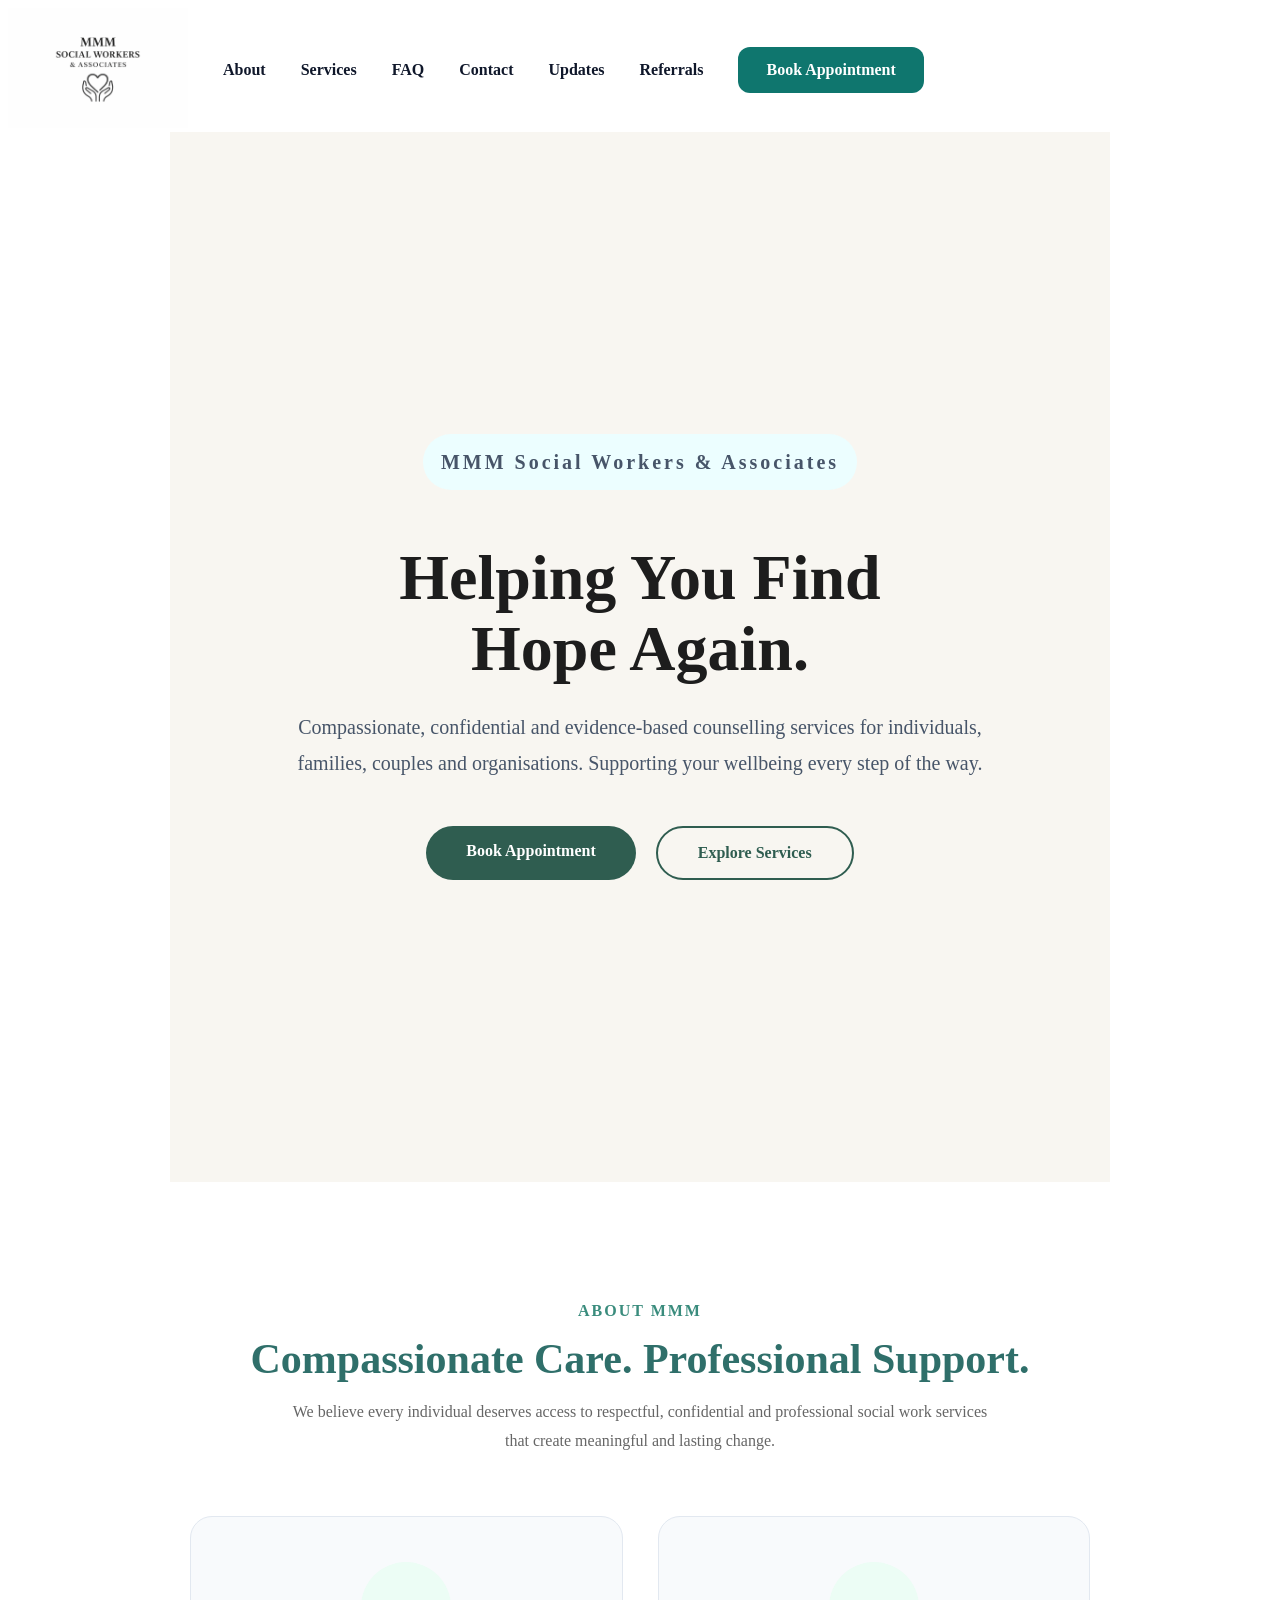
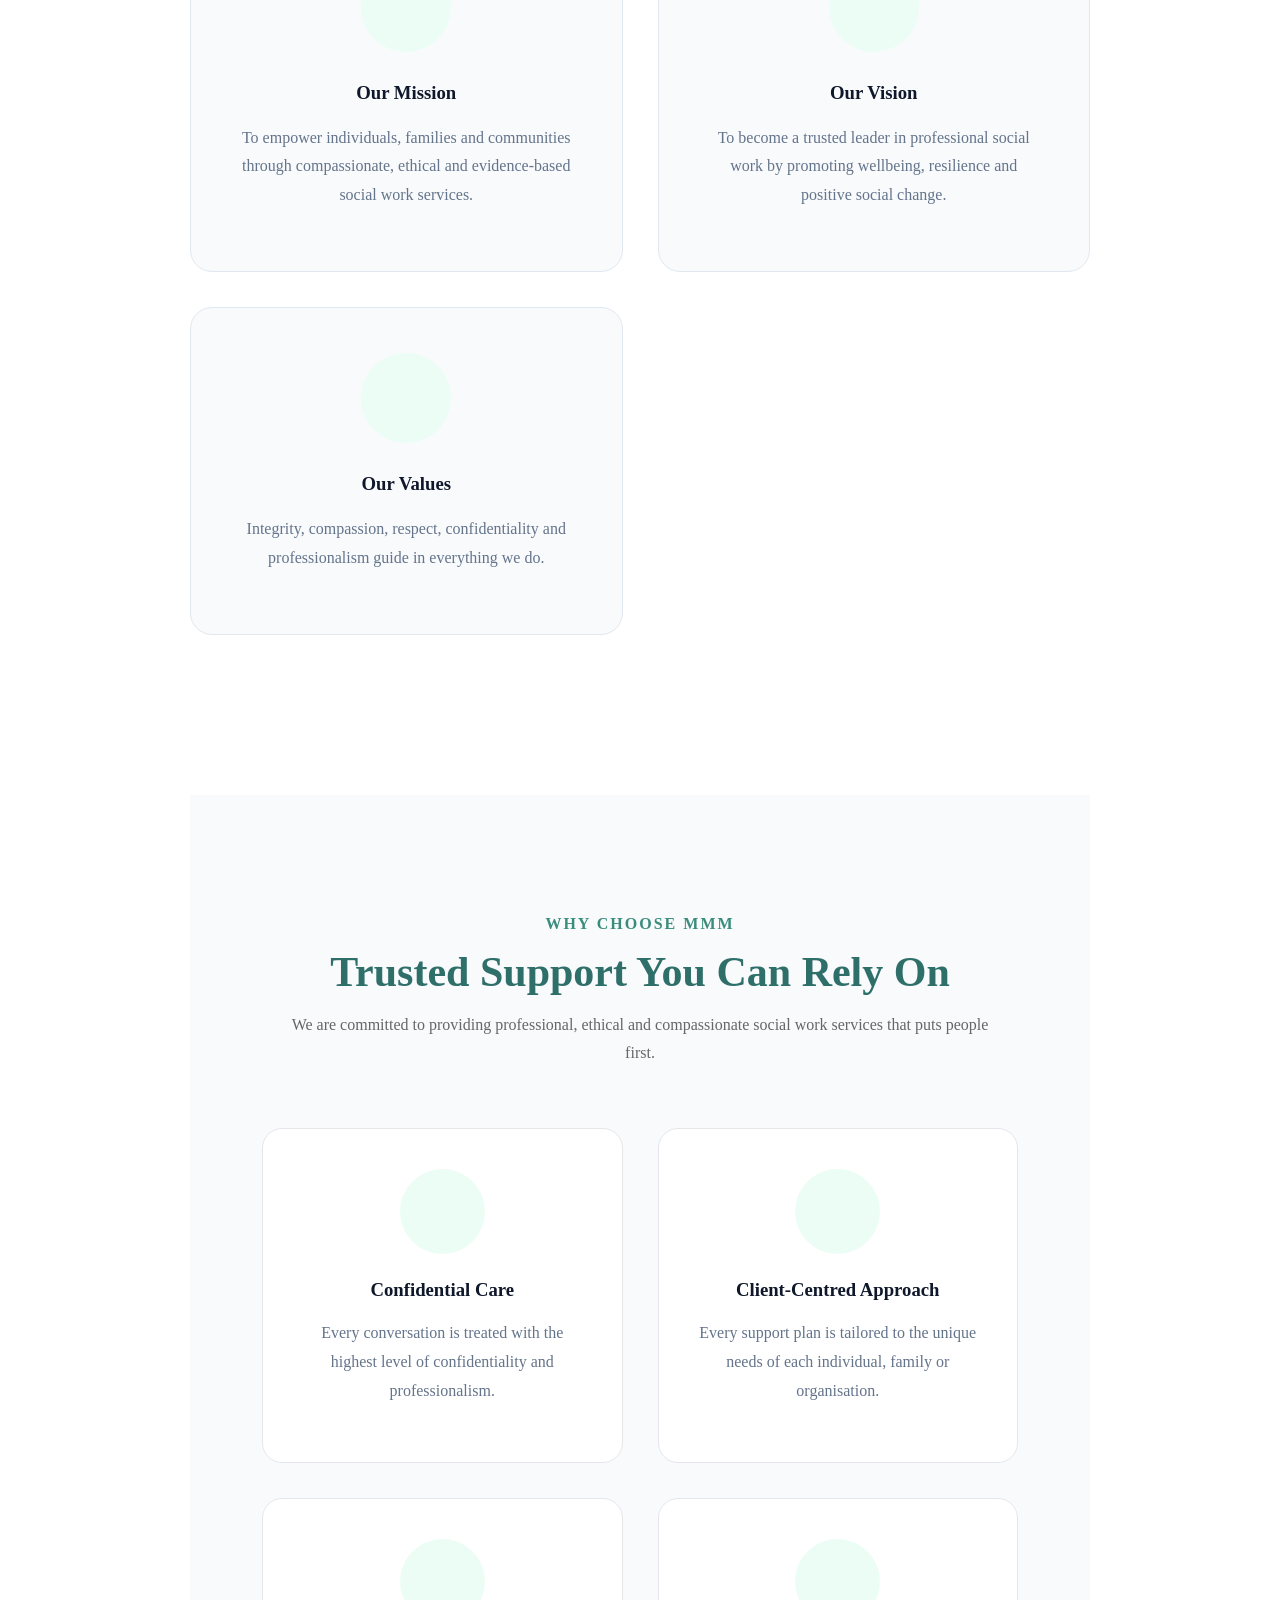
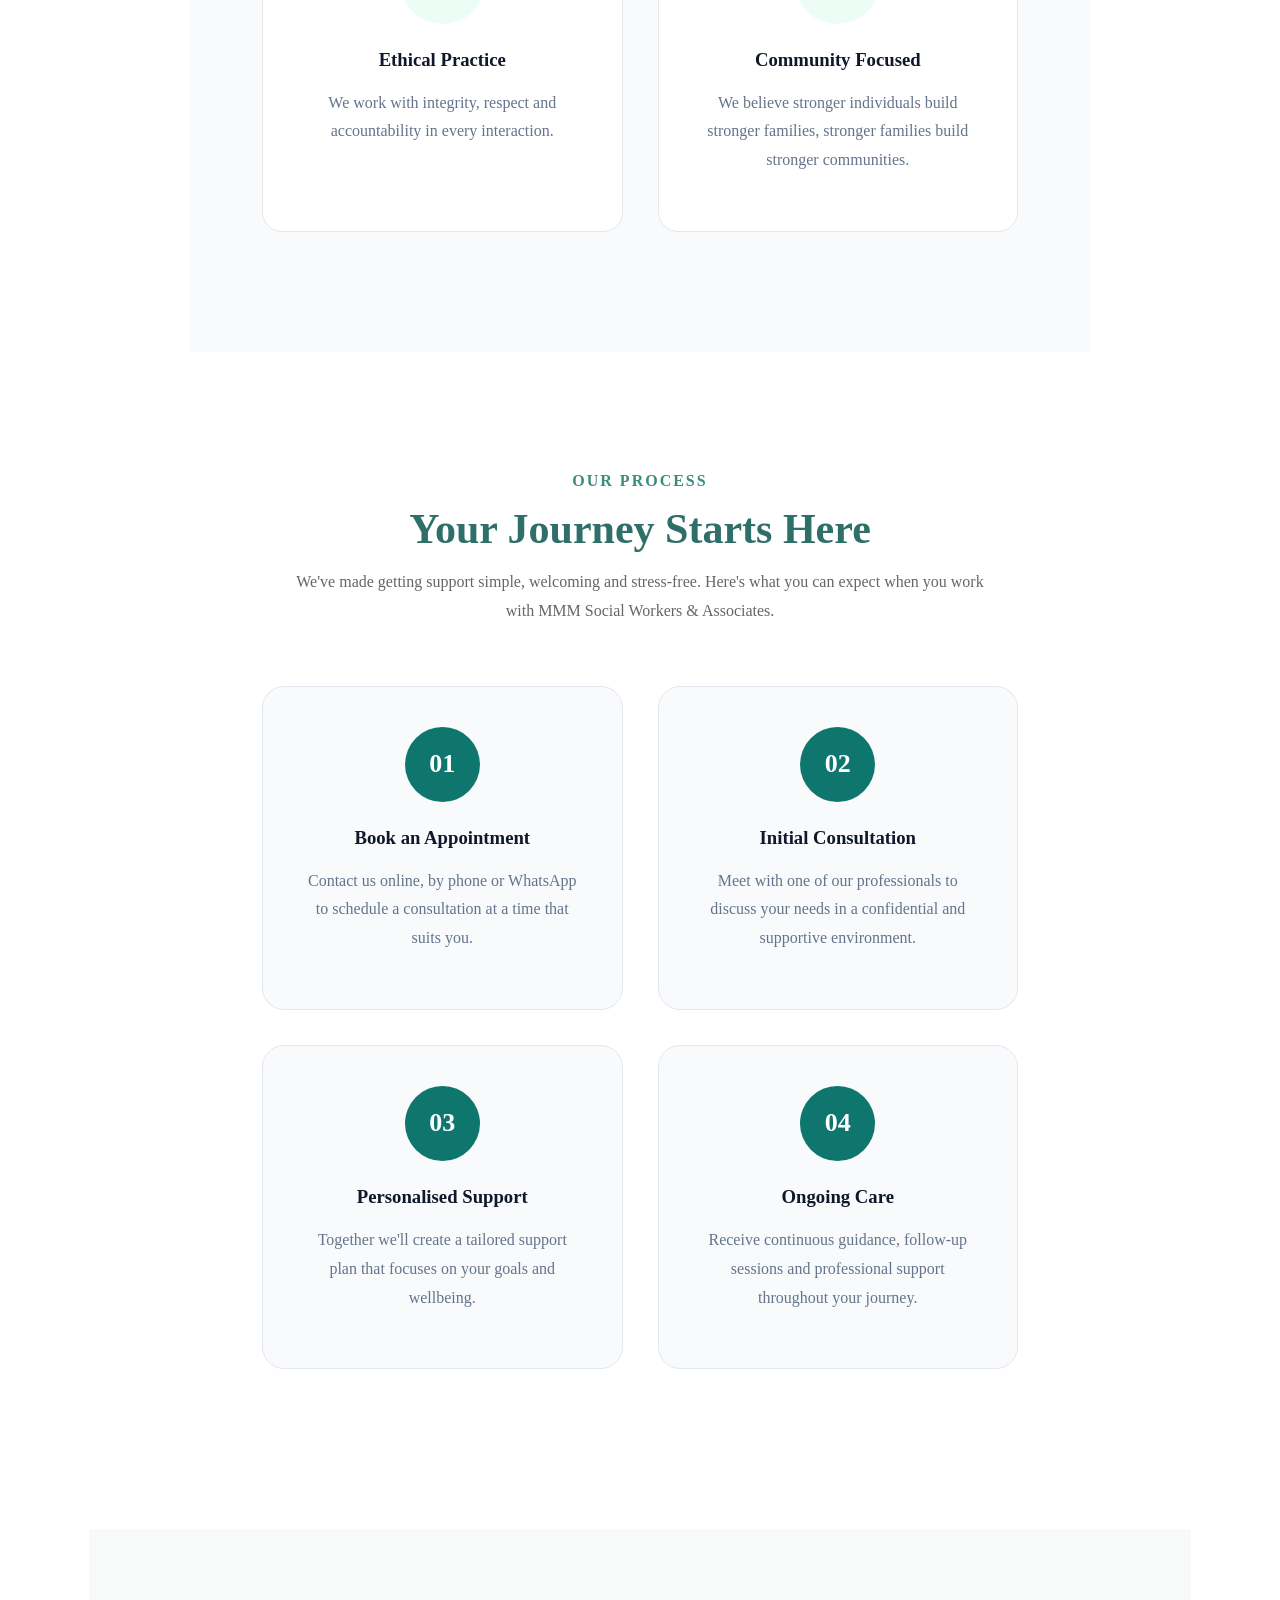
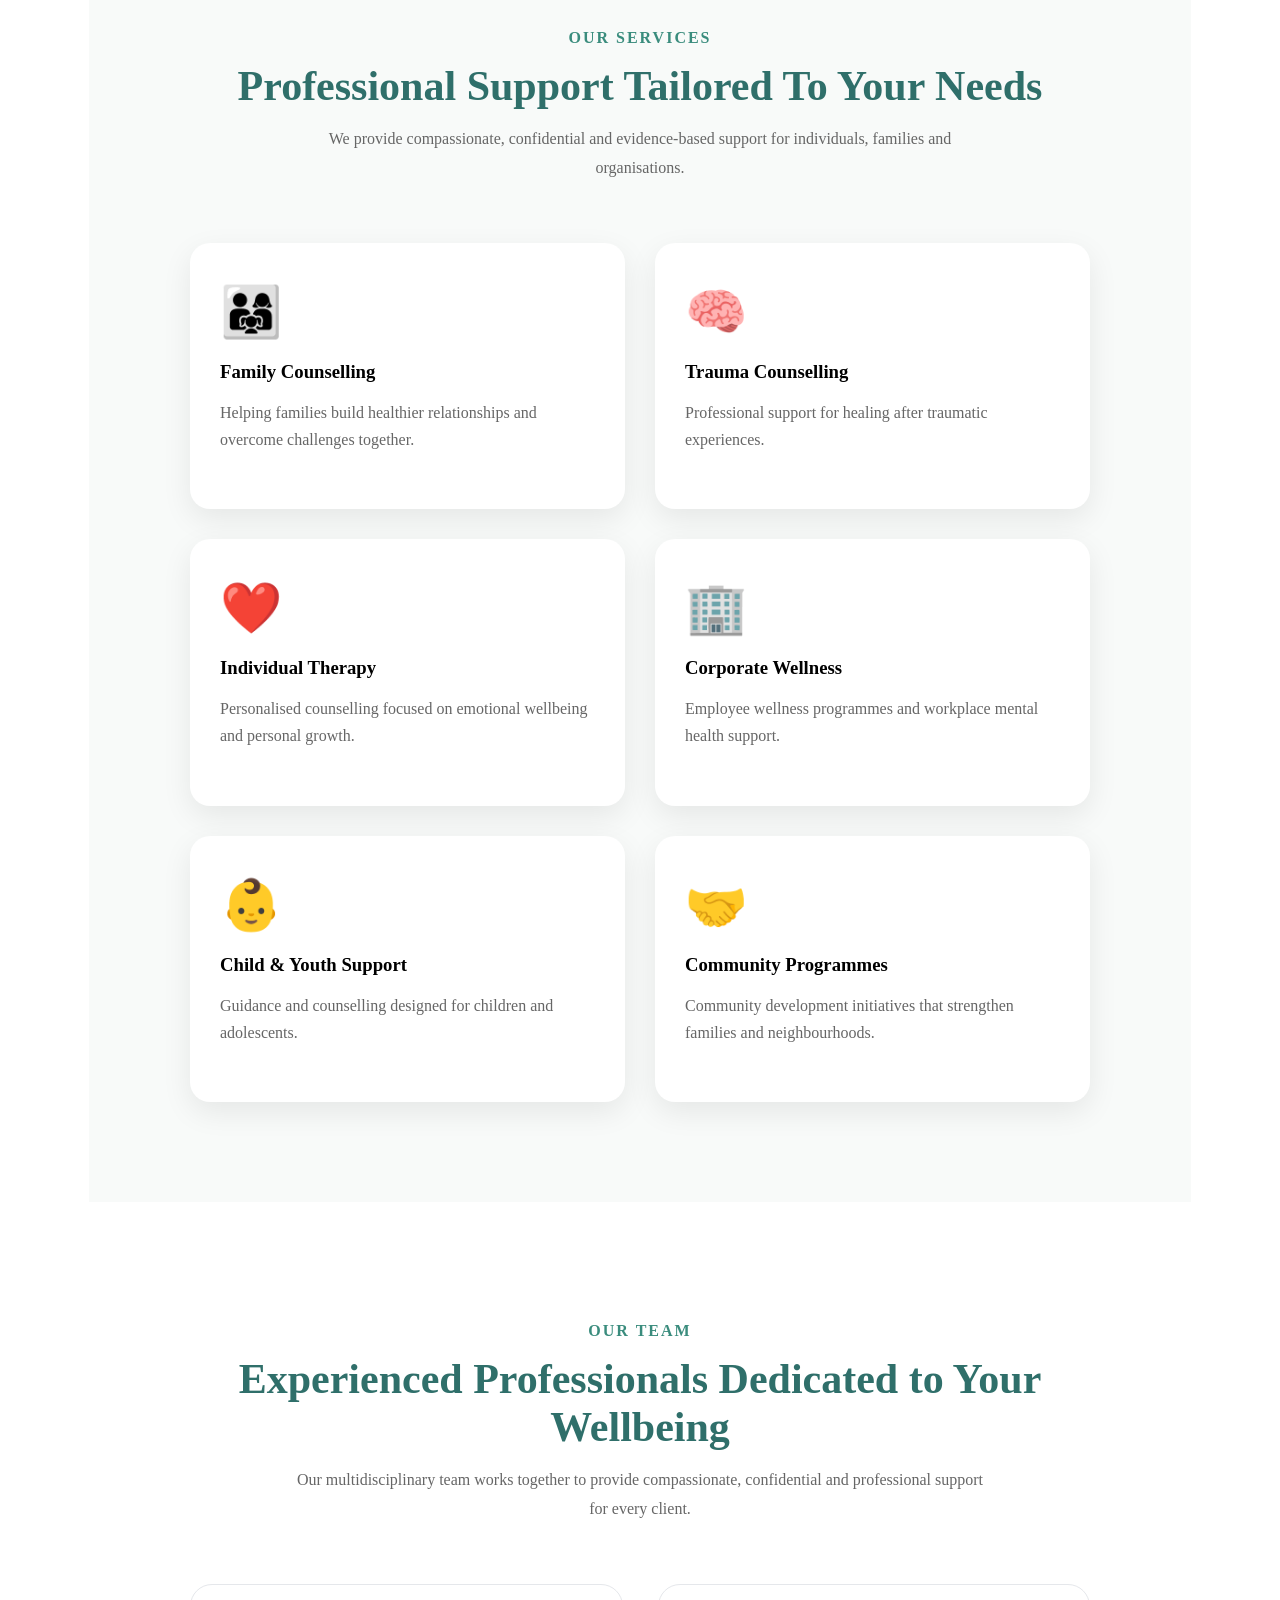
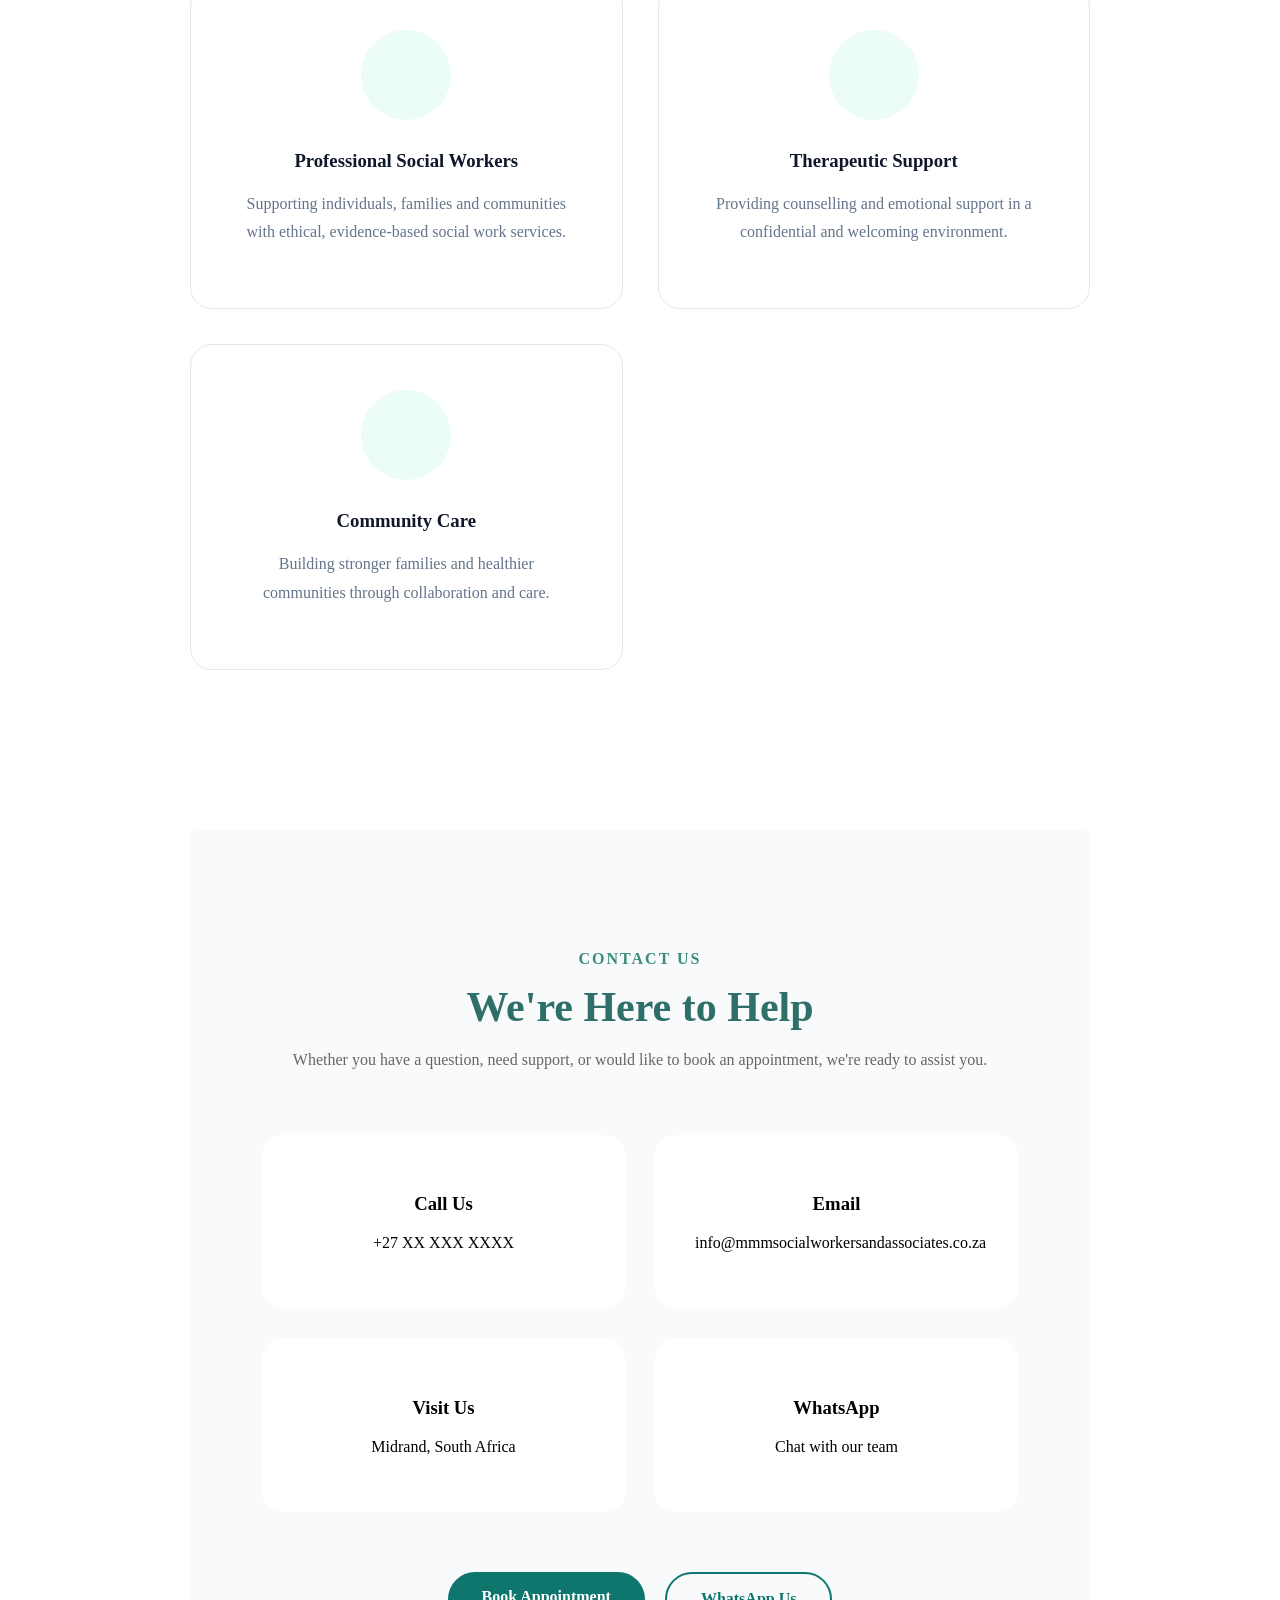
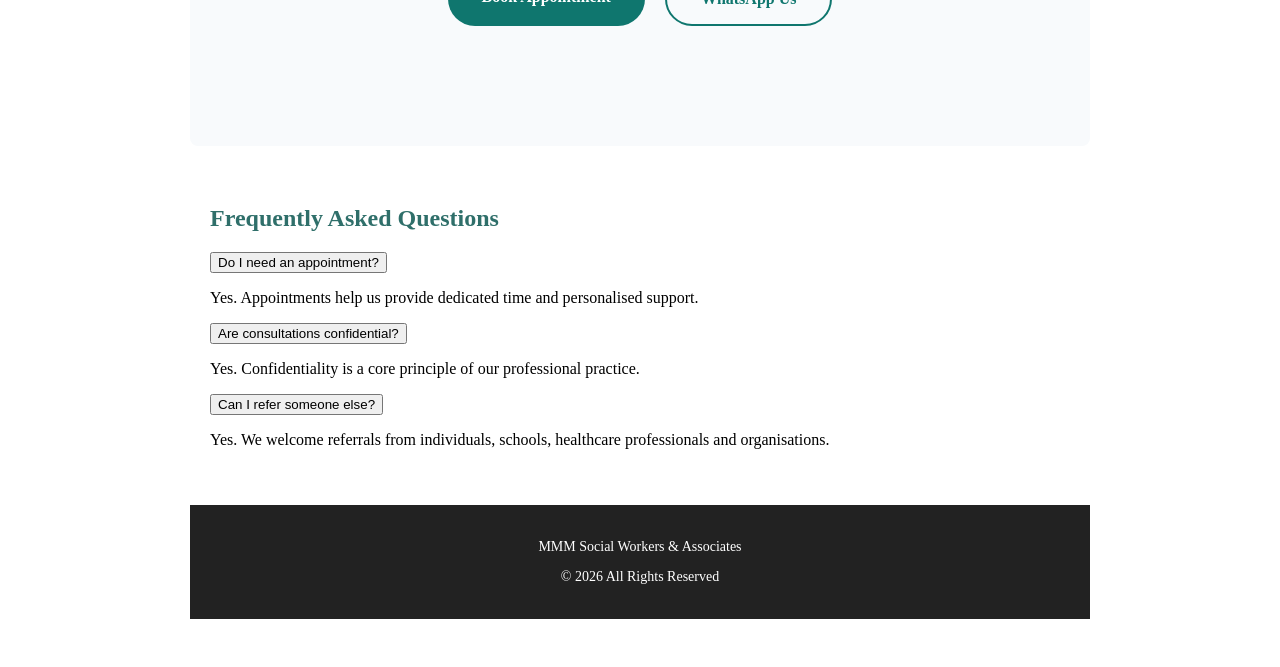
==== index.html @ b63a99d4 "Fix WhatsApp link format in index.html" ====
<!DOCTYPE html>
<html lang="en">
<link rel="stylesheet" href="style.css">
<head>
  <meta name="google-site-verification" content="adWyuvLYQlpoeQA02skDDUzxu5fqMX2HcnypVDsLjDQ" />
  <meta name="msvalidate.01" content="C63A4EFB26B1EB0EBE099A14E2093E67" />
  <meta charset="UTF-8">
  <title>MMM Social Workers & Associates | Social Work Services in Midrand, Johannesburg & Centurion</title>
 <meta name="description" content="Professional social work services in Midrand, Johannesburg, Centurion and surrounding Gauteng communities. Counselling, assessments, referrals, family support and community services." />
  <meta name="keywords" content="Social Worker Midrand, Social Worker Johannesburg, Social Worker Centurion, Social Work Services Gauteng, Counselling Midrand, Family Services Johannesburg" />
<meta name="geo.region" content="ZA-GP" />
<meta name="geo.placename" content="Midrand, Johannesburg, Centurion" />
  <meta name="viewport" content="width=device-width, initial-scale=1.0">

<body>

<nav class="navbar">

    <div class="logo">
        <img src="logo.png" alt="MMM Social Workers & Associates">
    </div>

    <ul class="nav-links">
        <li><a href="#about">About</a></li>
        <li><a href="#services">Services</a></li>
        <li><a href="#faq">FAQ</a></li>
        <li><a href="#contact">Contact</a></li>
        <li><a href="updates.html">Updates</a></li>
        <li><a href="referrals.html">Referrals</a></li>
    </ul>

    <a href="book.html" class="book-btn">
        Book Appointment
    </a>

</nav>
  
<section class="hero">

    <div class="hero-content">

        <p class="hero-tag">
            MMM Social Workers & Associates
        </p>

        <h1>
            Helping You Find <br>
            Hope Again.
        </h1>

        <p class="hero-description">
            Compassionate, confidential and evidence-based counselling
            services for individuals, families, couples and organisations.
            Supporting your wellbeing every step of the way.
        </p>

        <div class="hero-buttons">

            <a href="#contact" class="btn-primary">
                Book Appointment
            </a>

            <a href="#services" class="btn-secondary">
                Explore Services
            </a>

        </div>

    </div>

</section>

</header>

<section class="about" id="about">

    <div class="section-title">

        <span>About MMM</span>

        <h2>Compassionate Care. Professional Support.</h2>

        <p>
            We believe every individual deserves access to respectful,
            confidential and professional social work services that create
            meaningful and lasting change.
        </p>

    </div>

    <div class="about-container">

        <div class="about-card">

            <div class="about-icon">
                <i class="fa-solid fa-heart"></i>
            </div>

            <h3>Our Mission</h3>

            <p>
                To empower individuals, families and communities through
                compassionate, ethical and evidence-based social work services.
            </p>

        </div>

        <div class="about-card">

            <div class="about-icon">
                <i class="fa-solid fa-eye"></i>
            </div>

            <h3>Our Vision</h3>

            <p>
                To become a trusted leader in professional social work by
                promoting wellbeing, resilience and positive social change.
            </p>

        </div>

        <div class="about-card">

            <div class="about-icon">
                <i class="fa-solid fa-scale-balanced"></i>
            </div>

            <h3>Our Values</h3>

            <p>
                Integrity, compassion, respect, confidentiality and
                professionalism guide in everything we do.
            </p>

        </div>

    </div>

</section>
  <section>
<section class="why-us" id="why-us">

    <div class="section-title">

        <span>Why Choose MMM</span>

        <h2>Trusted Support You Can Rely On</h2>

        <p>
            We are committed to providing professional, ethical and compassionate
            social work services that puts people first.
        </p>

    </div>

    <div class="why-grid">

        <div class="why-card">

            <div class="why-icon">
                <i class="fa-solid fa-user-shield"></i>
            </div>

            <h3>Confidential Care</h3>

            <p>
                Every conversation is treated with the highest level of
                confidentiality and professionalism.
            </p>

        </div>

        <div class="why-card">

            <div class="why-icon">
                <i class="fa-solid fa-handshake-angle"></i>
            </div>

            <h3>Client-Centred Approach</h3>

            <p>
                Every support plan is tailored to the unique needs of each
                individual, family or organisation.
            </p>

        </div>

        <div class="why-card">

            <div class="why-icon">
                <i class="fa-solid fa-scale-balanced"></i>
            </div>

            <h3>Ethical Practice</h3>

            <p>
                We work with integrity, respect and accountability in every
                interaction.
            </p>

        </div>

        <div class="why-card">

            <div class="why-icon">
                <i class="fa-solid fa-people-group"></i>
            </div>

            <h3>Community Focused</h3>

            <p>
                We believe stronger individuals build stronger families,
                stronger families build stronger communities.
            </p>

        </div>

    </div>

</section>
<section class="process" id="process">

    <div class="section-title">

        <span>Our Process</span>

        <h2>Your Journey Starts Here</h2>

        <p>
            We've made getting support simple, welcoming and stress-free.
            Here's what you can expect when you work with MMM Social Workers & Associates.
        </p>

    </div>

    <div class="process-grid">

        <div class="process-card">

            <div class="process-number">01</div>

            <h3>Book an Appointment</h3>

            <p>
                Contact us online, by phone or WhatsApp to schedule a consultation at a time that suits you.
            </p>

        </div>

        <div class="process-card">

            <div class="process-number">02</div>

            <h3>Initial Consultation</h3>

            <p>
                Meet with one of our professionals to discuss your needs in a confidential and supportive environment.
            </p>

        </div>

        <div class="process-card">

            <div class="process-number">03</div>

            <h3>Personalised Support</h3>

            <p>
                Together we'll create a tailored support plan that focuses on your goals and wellbeing.
            </p>

        </div>

        <div class="process-card">

            <div class="process-number">04</div>

            <h3>Ongoing Care</h3>

            <p>
                Receive continuous guidance, follow-up sessions and professional support throughout your journey.
            </p>

        </div>

    </div>

</section>
</section>
<section id="services" class="services">

    <div class="section-title">
        <span>Our Services</span>
        <h2>Professional Support Tailored To Your Needs</h2>
        <p>
            We provide compassionate, confidential and evidence-based support
            for individuals, families and organisations.
        </p>
    </div>

    <div class="service-grid">

        <div class="service-card">
            <div class="icon">👨‍👩‍👧</div>
            <h3>Family Counselling</h3>
            <p>Helping families build healthier relationships and overcome challenges together.</p>
        </div>

        <div class="service-card">
            <div class="icon">🧠</div>
            <h3>Trauma Counselling</h3>
            <p>Professional support for healing after traumatic experiences.</p>
        </div>

        <div class="service-card">
            <div class="icon">❤️</div>
            <h3>Individual Therapy</h3>
            <p>Personalised counselling focused on emotional wellbeing and personal growth.</p>
        </div>

        <div class="service-card">
            <div class="icon">🏢</div>
            <h3>Corporate Wellness</h3>
            <p>Employee wellness programmes and workplace mental health support.</p>
        </div>

        <div class="service-card">
            <div class="icon">👶</div>
            <h3>Child & Youth Support</h3>
            <p>Guidance and counselling designed for children and adolescents.</p>
        </div>

        <div class="service-card">
            <div class="icon">🤝</div>
            <h3>Community Programmes</h3>
            <p>Community development initiatives that strengthen families and neighbourhoods.</p>
        </div>

    </div>
</section>
  
  <section class="team" id="team">

    <div class="section-title">

        <span>Our Team</span>

        <h2>Experienced Professionals Dedicated to Your Wellbeing</h2>

        <p>
            Our multidisciplinary team works together to provide compassionate,
            confidential and professional support for every client.
        </p>

    </div>

    <div class="team-grid">

        <div class="team-card">

            <div class="team-icon">
                <i class="fa-solid fa-user-doctor"></i>
            </div>

            <h3>Professional Social Workers</h3>

            <p>
                Supporting individuals, families and communities with ethical,
                evidence-based social work services.
            </p>

        </div>

        <div class="team-card">

            <div class="team-icon">
                <i class="fa-solid fa-brain"></i>
            </div>

            <h3>Therapeutic Support</h3>

            <p>
                Providing counselling and emotional support in a confidential
                and welcoming environment.
            </p>

        </div>

        <div class="team-card">

            <div class="team-icon">
                <i class="fa-solid fa-hand-holding-heart"></i>
            </div>

            <h3>Community Care</h3>

            <p>
                Building stronger families and healthier communities through
                collaboration and care.
            </p>

        </div>

    </div>

</section>
<section>

<section class="contact" id="contact">

    <div class="section-title">

        <span>Contact Us</span>

        <h2>We're Here to Help</h2>

        <p>
            Whether you have a question, need support, or would like to book an appointment,
            we're ready to assist you.
        </p>

    </div>

    <div class="contact-grid">

        <div class="contact-card">

            <i class="fa-solid fa-phone"></i>

            <h3>Call Us</h3>

            <p>+27 XX XXX XXXX</p>

        </div>

        <div class="contact-card">

            <i class="fa-solid fa-envelope"></i>

            <h3>Email</h3>

            <p>info@mmmsocialworkersandassociates.co.za</p>

        </div>

        <div class="contact-card">

            <i class="fa-solid fa-location-dot"></i>

            <h3>Visit Us</h3>

            <p>Midrand, South Africa</p>

        </div>

        <div class="contact-card">

            <i class="fa-brands fa-whatsapp"></i>

            <h3>WhatsApp</h3>

            <p>Chat with our team</p>

        </div>

    </div>

    <div class="contact-buttons">

        <a href="book.html" class="primary-btn">
            Book Appointment
        </a>

        <a href="https://wa.me/27723191836" class="secondary-btn">
            WhatsApp Us
        </a>

    </div>

</section>
<section class="faq" id="faq">

<h2>Frequently Asked Questions</h2>

<div class="faq-item">

<button class="faq-question">

Do I need an appointment?

</button>

<div class="faq-answer">

<p>
Yes. Appointments help us provide dedicated time and personalised support.
</p>

</div>

</div>

<div class="faq-item">

<button class="faq-question">

Are consultations confidential?

</button>

<div class="faq-answer">

<p>
Yes. Confidentiality is a core principle of our professional practice.
</p>

</div>

</div>

<div class="faq-item">

<button class="faq-question">

Can I refer someone else?

</button>

<div class="faq-answer">

<p>
Yes. We welcome referrals from individuals, schools, healthcare professionals and organisations.
</p>

</div>

</div>

</section>
<footer>
  <p>MMM Social Workers & Associates</p>
  <p>© 2026 All Rights Reserved</p>
</footer>

</body>
</html>
---- style.css ----
<style>
    body {
      font-family: Arial, sans-serif;
      margin: 0;
      .hero {
 position: relative;

    background:
        linear-gradient(
            rgba(0, 128, 128, 0.70),
            rgba(0, 128, 128, 0.70)
        ),
       

    background-size: cover;
    background-position: center;
    min-height: 700px;
 .hero h1 {
    margin-top: 15px;
    margin-bottom: 20px;
} 
  .hero{
    min-height: 85vh;
    display: flex;
    justify-content: center;
    align-items: center;
    text-align: center;
    padding: 80px 8%;
}

.hero h1{
    font-size: 4rem;
    line-height: 1.1;
    margin-bottom: 25px;
}

.hero p{
    max-width: 750px;
    margin: auto;
    font-size: 1.15rem;
    line-height: 1.8;
    color: #666;
}
}
    }

header{
    position: sticky;
    top: 0;
    width: 100%;
    background: #ffffff;
    display: flex;
    justify-content: space-between;
    align-items: center;
    padding: 18px 8%;
    box-shadow: 0 2px 15px rgba(0,0,0,0.08);
    z-index: 1000;
}

.logo img{
    width: 120px;
    height: auto;
}

nav{
    display: flex;
    align-items: center;
    gap: 35px;
}

nav a{
    text-decoration: none;
    color: #333;
    font-weight: 600;
    transition: .3s ease;
}

nav a:hover{
    color: #3A8C7D;
}

.book-btn{
    background: #3A8C7D;
    color: white;
    padding: 12px 28px;
    border-radius: 30px;
    text-decoration: none;
    font-weight: 600;
    transition: .3s ease;
}

.book-btn:hover{
    transform: translateY(-2px);
    background: #2f7266;
}

    section {
      padding: 40px 20px;
      max-width: 900px;
      margin: auto;
    }

    h2 {
      color: #2f6f6a;
    }

    .services li {
      margin-bottom: 10px;
    }

    .contact {
      background: #ffffff;
      padding: 30px;
      border-radius: 8px;
    }

    .btn {
      display: inline-block;
      background: #2f6f6a;
      color: white;
      padding: 12px 20px;
      margin-top: 10px;
      text-decoration: none;
      border-radius: 5px;
    }

    footer {
      background: #222;
      color: white;
      text-align: center;
      padding: 20px;
      font-size: 14px;
    }
    .service-card {
    background: white;
    padding: 20px;
    border-radius: 12px;
    box-shadow: 0 3px 10px rgba(0,0,0,0.1);
    transition: 0.3s;
}

.service-card:hover {
    transform: translateY(-5px);
}

.service-card a {
    display: inline-block;
    margin-top: 10px;
    background: #2f6f6a;
    color: white;
    text-decoration: none;
    padding: 10px 15px;
    border-radius: 6px;
}
    .btn {
    background: #2f6f6a;
    color: white;
    padding: 12px 24px;
    text-decoration: none;
    border-radius: 6px;
    display: inline-block;
    margin-top: 15px;
}

.btn:hover {
    background: #245752;
}
.trust-badges{
margin-top:30px;
display:flex;
justify-content:center;
gap:30px;
flex-wrap:wrap;
font-weight:bold;
}
.service-container{
    display:flex;
    gap:30px;
    align-items:flex-start;
    max-width:1200px;
    margin:auto;
    padding:30px;
}
.service-container img{
    width:500px;
    border-radius:10px;
}
.service-text{
    flex:1;
}
  </style>
</head>

<body>
/* ===========================
   NAVBAR
=========================== */

.navbar{

    position:sticky;
    top:0;
    z-index:1000;

    display:flex;
    justify-content:space-between;
    align-items:center;

    padding:18px 8%;

    background:#ffffff;

    border-bottom:1px solid #e5e7eb;

    box-shadow:0 5px 20px rgba(0,0,0,.05);

}

.logo img{

    width:180px;

}

.nav-links{

    display:flex;

    gap:35px;

    list-style:none;

    margin:0;

    padding:0;

}

.nav-links a{

    text-decoration:none;

    color:#0f172a;

    font-weight:600;

    transition:.3s;

}

.nav-links a:hover{

    color:#0F766E;

}

.book-btn{

    background:#0F766E;

    color:white;

    text-decoration:none;

    padding:14px 28px;

    border-radius:12px;

    font-weight:600;

    transition:.3s;

}

.book-btn:hover{

    background:#115E59;

    transform:translateY(-2px);

}

@media(max-width:950px){

.navbar{

flex-direction:column;

gap:20px;

}

.nav-links{

flex-wrap:wrap;

justify-content:center;

}

}
/* ===========================
   HERO
=========================== */

.hero{

    min-height:85vh;

    display:flex;

    justify-content:center;

    align-items:center;

    text-align:center;

    padding:100px 8%;

    background:
    linear-gradient(
        135deg,
        #ffffff,
        #f8fafc
    );

}

.hero-content{

    max-width:850px;

}

.hero-tag{

    display:inline-block;

    padding:10px 18px;

    border-radius:30px;

    background:#ecfeff;

    color:#0F766E;

    font-weight:700;

    letter-spacing:1px;

    margin-bottom:30px;

}

.hero h1{

    font-size:64px;

    line-height:1.1;

    color:#0f172a;

    margin-bottom:30px;

}

.hero p{

    font-size:20px;

    color:#475569;

    line-height:1.8;

    max-width:700px;

    margin:auto;

}

.hero-buttons{

    display:flex;

    justify-content:center;

    gap:20px;

    margin-top:45px;

}

.primary-btn{

    background:#0F766E;

    color:white;

    padding:16px 32px;

    border-radius:12px;

    text-decoration:none;

    font-weight:600;

    transition:.3s;

}

.primary-btn:hover{

    background:#115E59;

    transform:translateY(-3px);

}

.secondary-btn{

    border:2px solid #0F766E;

    color:#0F766E;

    padding:16px 32px;

    border-radius:12px;

    text-decoration:none;

    font-weight:600;

    transition:.3s;

}

.secondary-btn:hover{

    background:#0F766E;

    color:white;

}

.hero{

    min-height:90vh;

    display:flex;

    align-items:center;

    justify-content:center;

    text-align:center;

    padding:120px 20px;

    background:#f8f6f1;

}

.hero-content{

    max-width:800px;

}

.hero-tag{

    color:#2f5d50;

    font-weight:700;

    letter-spacing:3px;

    margin-bottom:20px;

}

.hero h1{

    font-size:4rem;

    line-height:1.1;

    color:#1d1d1d;

    margin-bottom:25px;

}

.hero-description{

    font-size:1.2rem;

    color:#666;

    line-height:1.8;

    margin-bottom:40px;

}

.hero-buttons{

    display:flex;

    justify-content:center;

    gap:20px;

    flex-wrap:wrap;

}

.btn-primary{

    background:#2f5d50;

    color:white;

    padding:16px 40px;

    border-radius:40px;

    text-decoration:none;

    font-weight:600;

}

.btn-primary:hover{

    background:#24483d;

}

.btn-secondary{

    border:2px solid #2f5d50;

    color:#2f5d50;

    padding:16px 40px;

    border-radius:40px;

    text-decoration:none;

    font-weight:600;

}

.btn-secondary:hover{

    background:#2f5d50;

    color:white;

}

header{
    display:flex;
    justify-content:space-between;
    align-items:center;
    padding:20px 8%;
}

header{
    position:sticky;
    top:0;
    background:#fff;
    z-index:1000;
    box-shadow:0 2px 10px rgba(0,0,0,.08);
}


.about-text h2{
    margin-bottom:20px;
}

.about-text p{
    line-height:1.9;
}


.btn{
    transition:.3s;
}

.btn:hover{
    transform:translateY(-3px);
}


nav a{
    transition:.3s;
}

nav a:hover{
    color:#3c7f72;
}


.primary-btn,
.secondary-btn{
    display:inline-block;
    padding:16px 34px;
    border-radius:40px;
    transition:.3s ease;
    font-weight:600;
}

.primary-btn:hover,
.secondary-btn:hover{
    transform:translateY(-4px);
}


section{
    animation: fadeUp .8s ease;
}

@keyframes fadeUp{
    from{
        opacity:0;
        transform:translateY(40px);
    }

    to{
        opacity:1;
        transform:translateY(0);
    }
}


.services{
    padding:100px 8%;
    background:#f8faf9;
}

.section-title{
    text-align:center;
    margin-bottom:60px;
}

.section-title span{
    color:#3A8C7D;
    font-weight:600;
    text-transform:uppercase;
    letter-spacing:2px;
}

.section-title h2{
    font-size:42px;
    margin:15px 0;
}

.section-title p{
    max-width:700px;
    margin:auto;
    color:#666;
    line-height:1.8;
}

.service-grid{
    display:grid;
    grid-template-columns:repeat(auto-fit,minmax(300px,1fr));
    gap:30px;
}

.service-card{
    background:#fff;
    padding:40px 30px;
    border-radius:20px;
    box-shadow:0 10px 30px rgba(0,0,0,.08);
    transition:.35s;
}

.service-card:hover{
    transform:translateY(-10px);
}

.icon{
    font-size:50px;
    margin-bottom:20px;
}

.service-card h3{
    margin-bottom:15px;
}

.service-card p{
    color:#666;
    line-height:1.7;
}


.team{

    padding:120px 8%;

    background:#ffffff;

}

.team-grid{

    display:grid;

    grid-template-columns:repeat(auto-fit,minmax(320px,1fr));

    gap:35px;

    margin-top:60px;

}

.team-card{

    background:#ffffff;

    border-radius:22px;

    padding:45px;

    text-align:center;

    border:1px solid #E5E7EB;

    transition:.35s ease;

}

.team-card:hover{

    transform:translateY(-10px);

    box-shadow:0 18px 40px rgba(0,0,0,.08);

}

.team-icon{

    width:90px;

    height:90px;

    margin:auto;

    border-radius:50%;

    background:#ECFDF5;

    display:flex;

    justify-content:center;

    align-items:center;

    margin-bottom:30px;

}

.team-icon i{

    font-size:38px;

    color:#0F766E;

}

.team-card h3{

    margin-bottom:18px;

    color:#0F172A;

}

.team-card p{

    line-height:1.8;

    color:#64748B;

}


/* ===========================
   ABOUT
=========================== */

.about{

    padding:120px 8%;

    background:#ffffff;

}

.about-container{

    display:grid;

    grid-template-columns:repeat(auto-fit,minmax(300px,1fr));

    gap:35px;

    margin-top:60px;

}

.about-card{

    background:#F8FAFC;

    padding:45px;

    border-radius:22px;

    text-align:center;

    border:1px solid #E2E8F0;

    transition:.35s ease;

}

.about-card:hover{

    transform:translateY(-10px);

    box-shadow:0 20px 40px rgba(0,0,0,.08);

}

.about-icon{

    width:90px;

    height:90px;

    border-radius:50%;

    background:#ECFDF5;

    display:flex;

    justify-content:center;

    align-items:center;

    margin:auto auto 30px;

}

.about-icon i{

    font-size:36px;

    color:#0F766E;

}

.about-card h3{

    margin-bottom:20px;

    color:#0F172A;

}

.about-card p{

    color:#64748B;

    line-height:1.8;

}
/* ===========================
   WHY CHOOSE US
=========================== */

.why-us{

    padding:120px 8%;

    background:#F8FAFC;

}

.why-grid{

    display:grid;

    grid-template-columns:repeat(auto-fit,minmax(280px,1fr));

    gap:35px;

    margin-top:60px;

}

.why-card{

    background:#ffffff;

    border-radius:20px;

    padding:40px;

    text-align:center;

    transition:.35s;

    border:1px solid #E5E7EB;

}

.why-card:hover{

    transform:translateY(-10px);

    box-shadow:0 18px 40px rgba(0,0,0,.08);

}

.why-icon{

    width:85px;

    height:85px;

    background:#ECFDF5;

    border-radius:50%;

    display:flex;

    justify-content:center;

    align-items:center;

    margin:auto auto 25px;

}

.why-icon i{

    font-size:34px;

    color:#0F766E;

}

.why-card h3{

    margin-bottom:18px;

    color:#0F172A;

}

.why-card p{

    color:#64748B;

    line-height:1.8;

}


/* ===========================
   OUR PROCESS
=========================== */

.process{

    padding:120px 8%;

    background:#ffffff;

}

.process-grid{

    display:grid;

    grid-template-columns:repeat(auto-fit,minmax(260px,1fr));

    gap:35px;

    margin-top:60px;

}

.process-card{

    background:#F8FAFC;

    border-radius:22px;

    padding:40px;

    text-align:center;

    border:1px solid #E2E8F0;

    transition:.35s ease;

}

.process-card:hover{

    transform:translateY(-10px);

    box-shadow:0 18px 40px rgba(0,0,0,.08);

}

.process-number{

    width:75px;

    height:75px;

    margin:auto auto 25px;

    border-radius:50%;

    background:#0F766E;

    color:#ffffff;

    display:flex;

    align-items:center;

    justify-content:center;

    font-size:26px;

    font-weight:700;

}

.process-card h3{

    margin-bottom:18px;

    color:#0F172A;

}

.process-card p{

    color:#64748B;

    line-height:1.8;

}



.contact{

    padding:120px 8%;

    background:#F8FAFC;

}

.contact-grid{

    display:grid;

    grid-template-columns:repeat(auto-fit,minmax(250px,1fr));

    gap:30px;

    margin:60px 0;

}

.contact-card{

    background:white;

    padding:40px;

    text-align:center;

    border-radius:20px;

    transition:.35s;

}

.contact-card:hover{

    transform:translateY(-10px);

    box-shadow:0 18px 40px rgba(0,0,0,.08);

}

.contact-card i{

    font-size:38px;

    color:#0F766E;

    margin-bottom:20px;

}

.contact-buttons{

    display:flex;

    justify-content:center;

    gap:20px;

    flex-wrap:wrap;

}
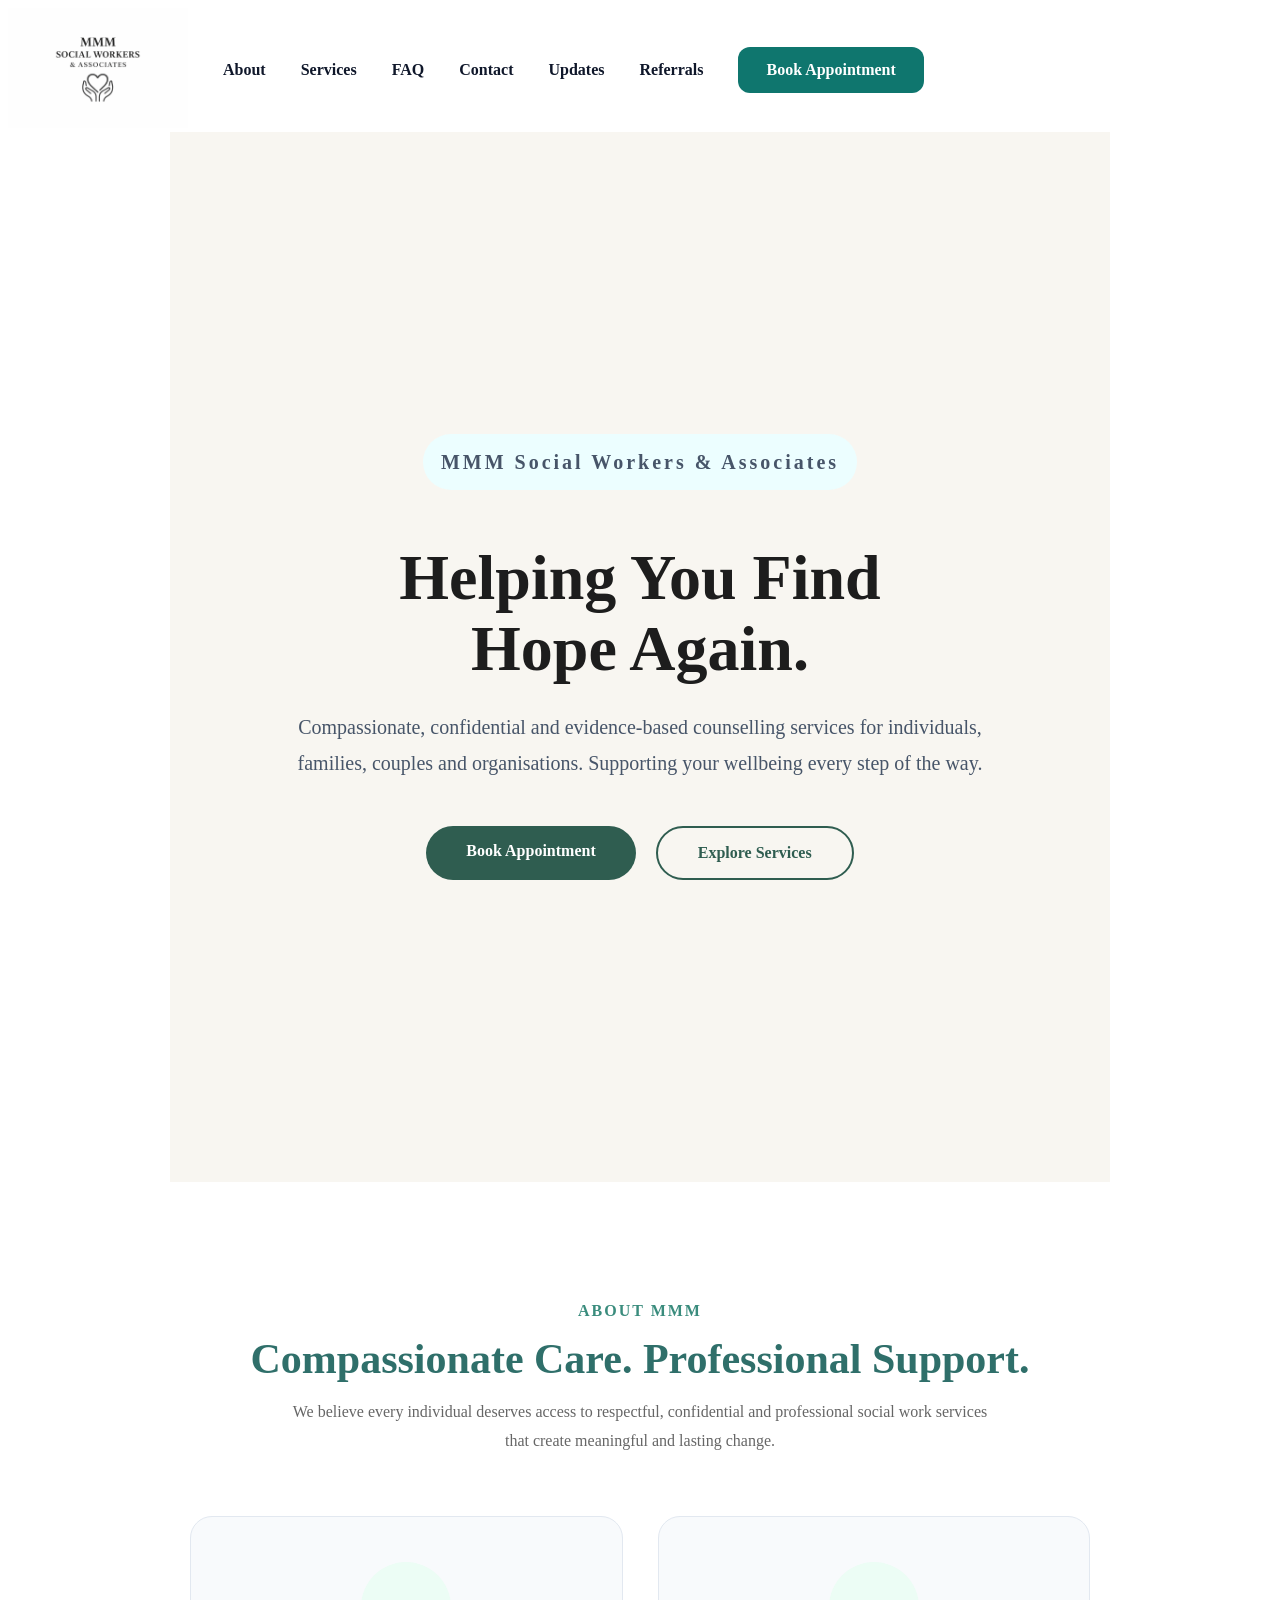
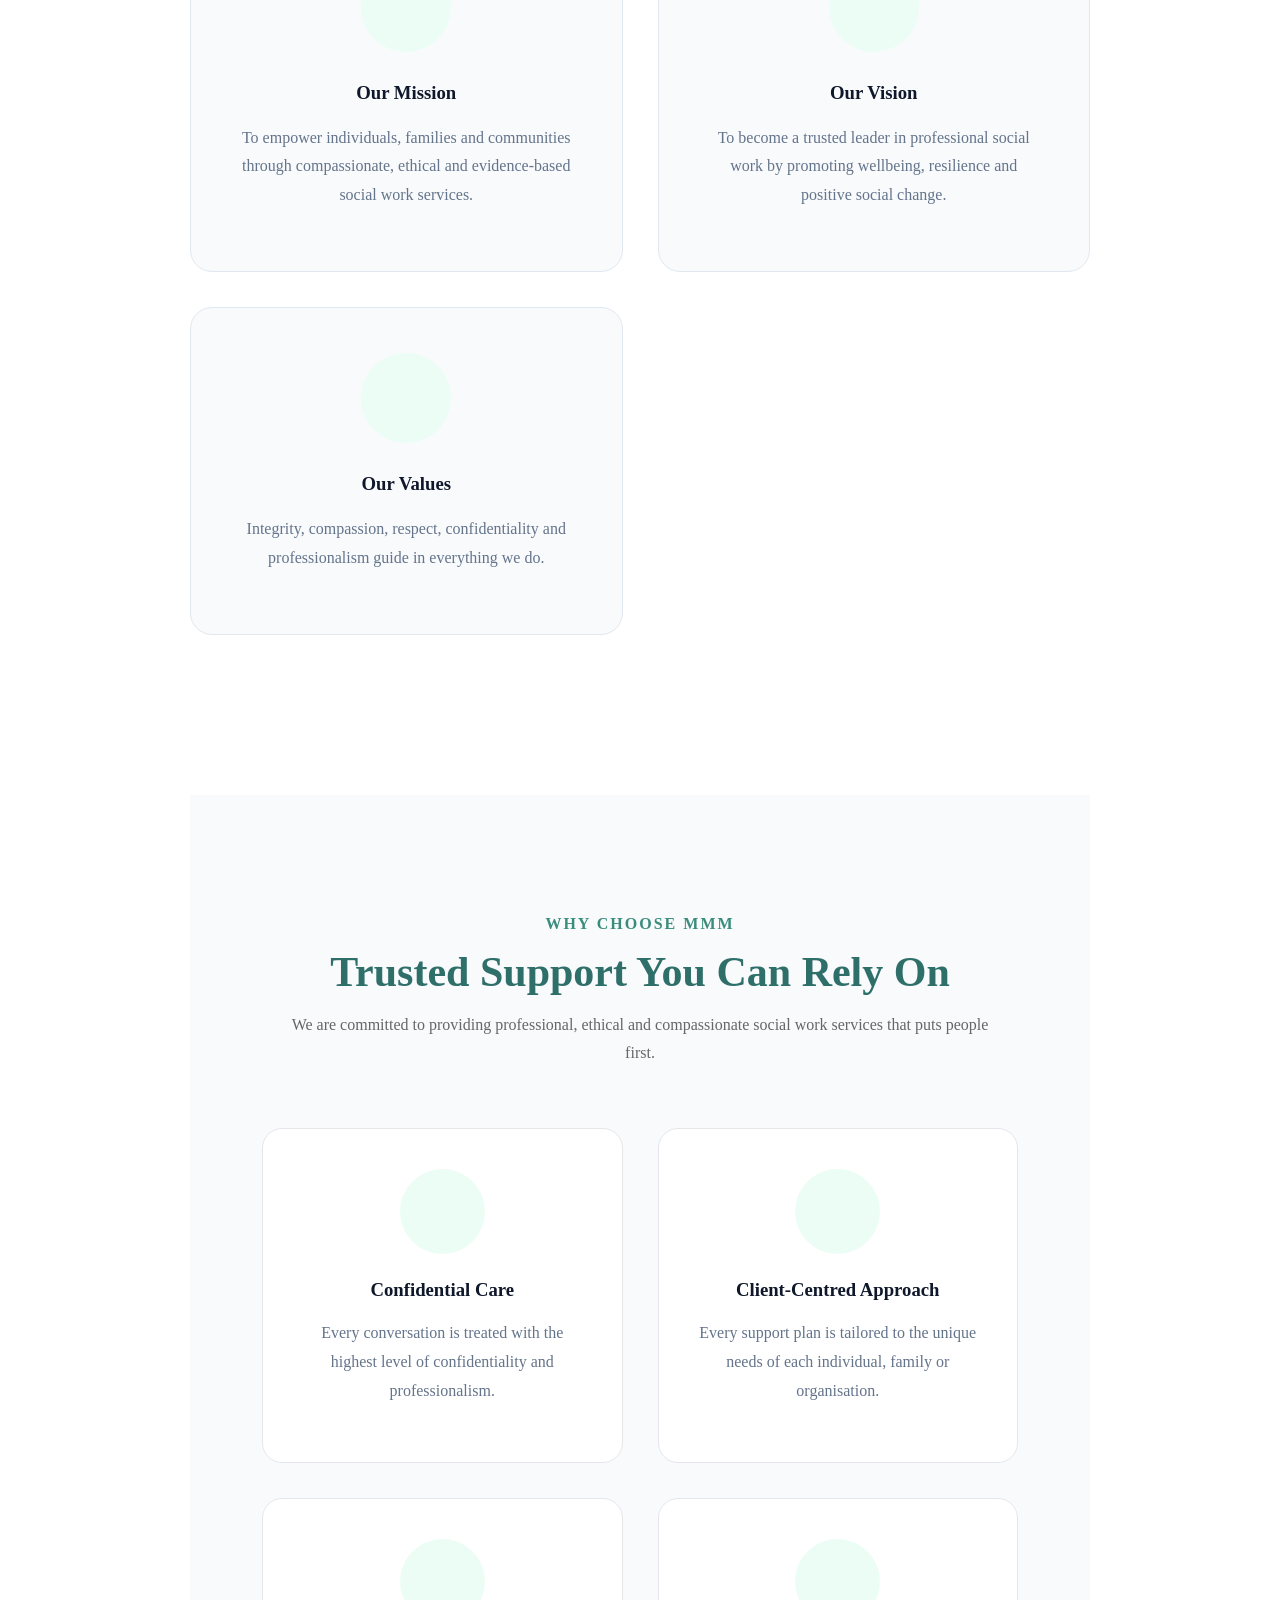
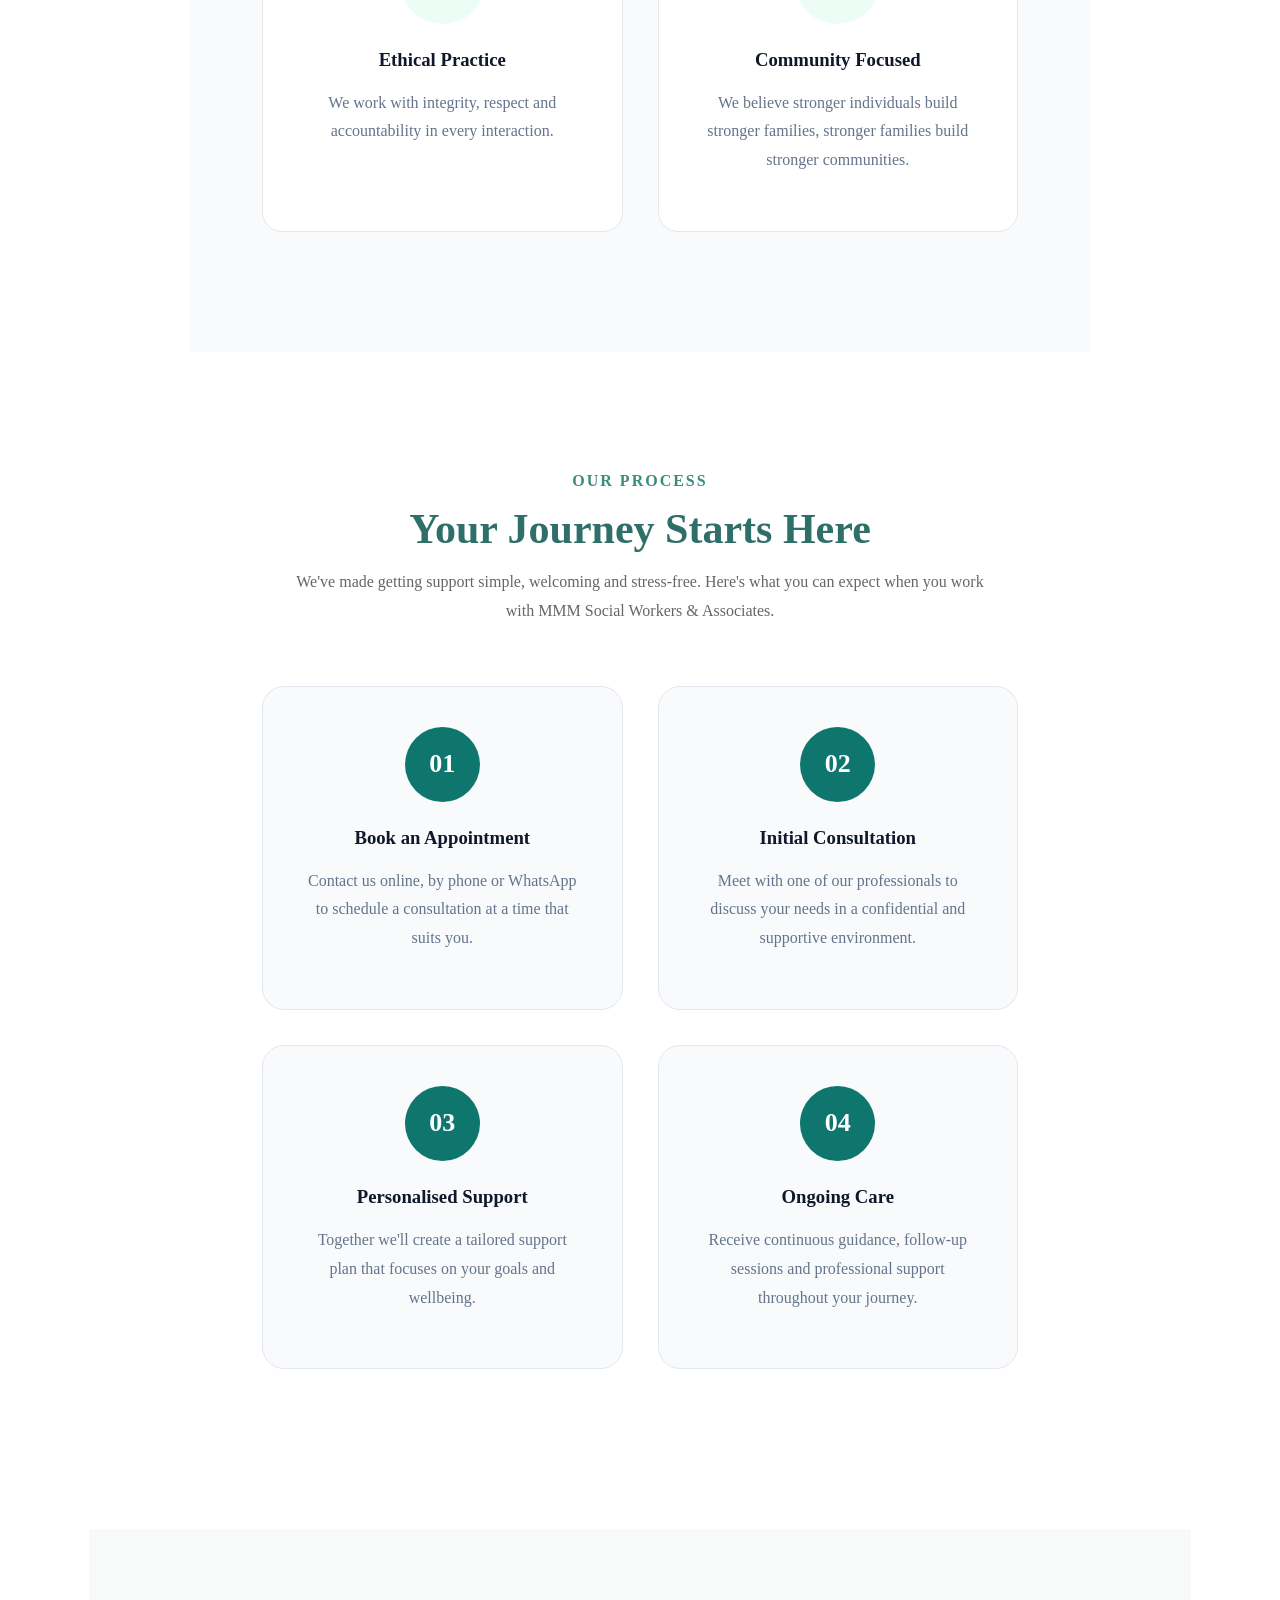
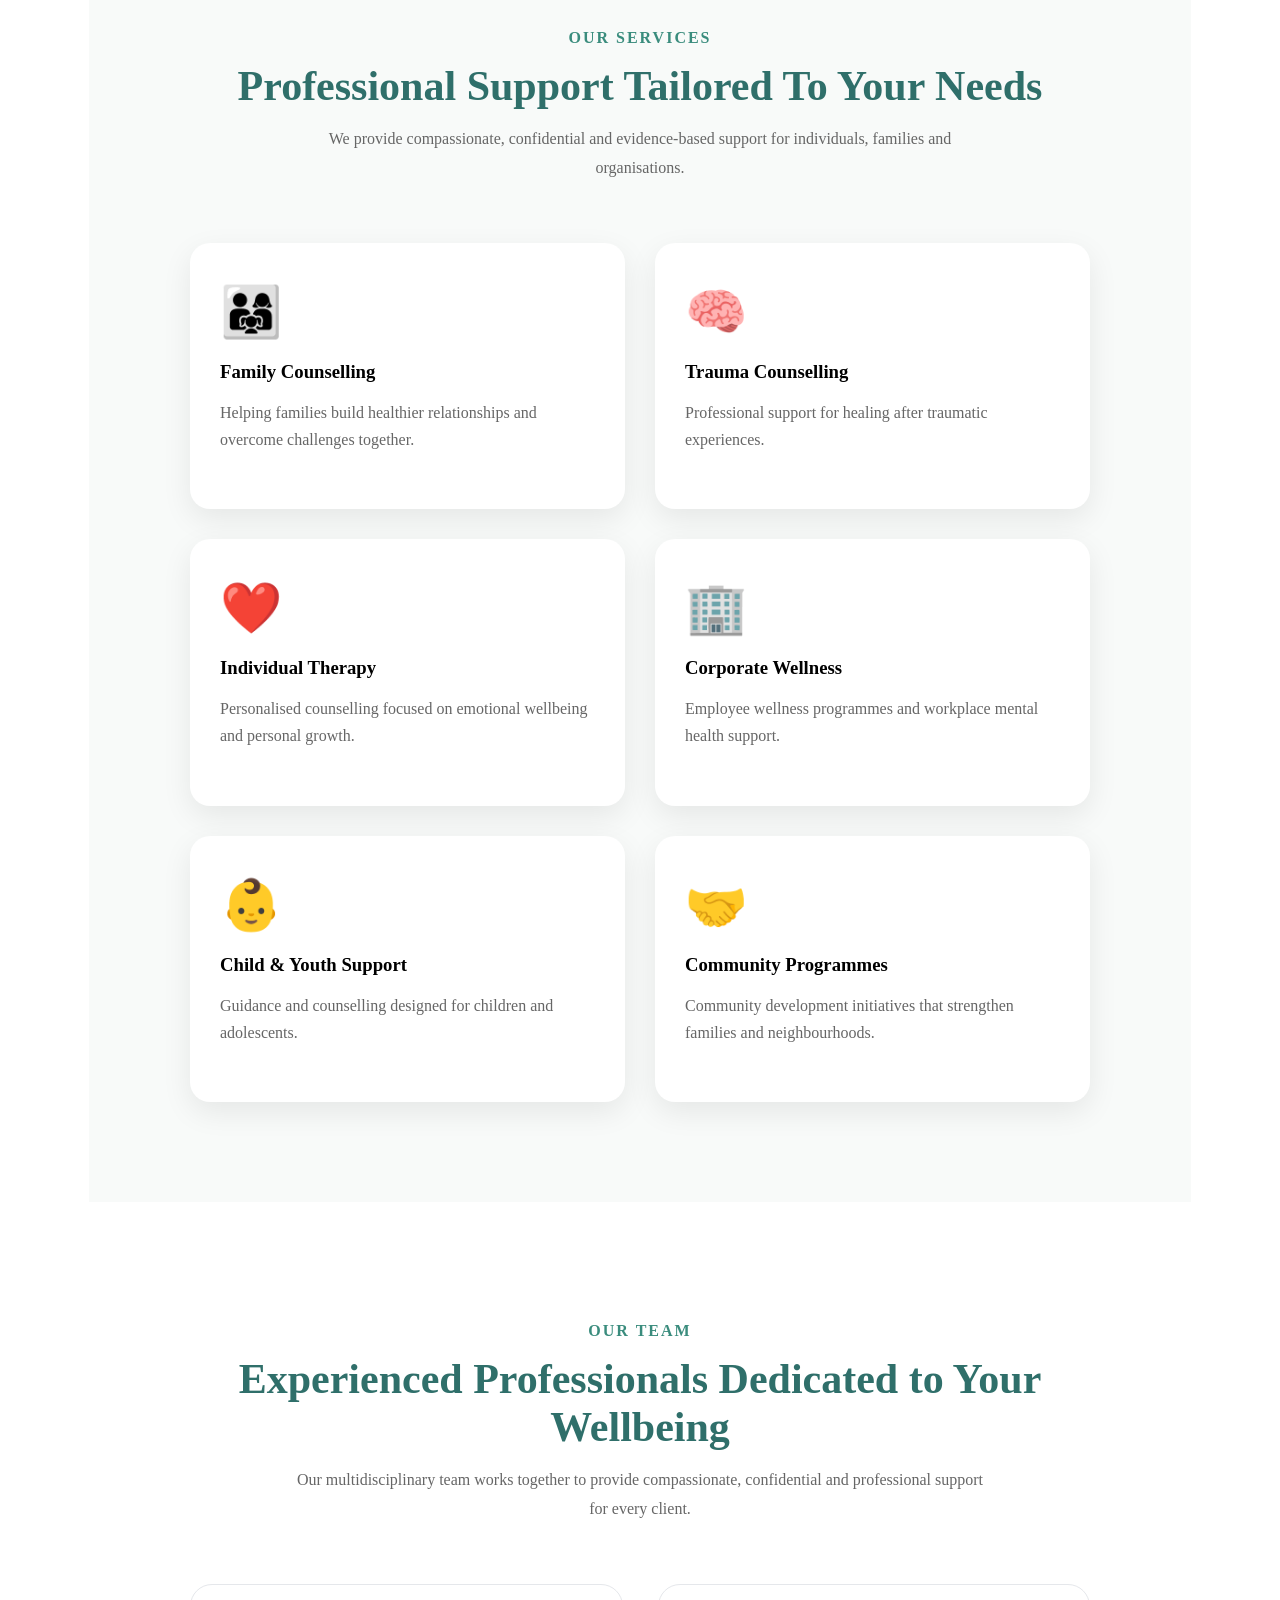
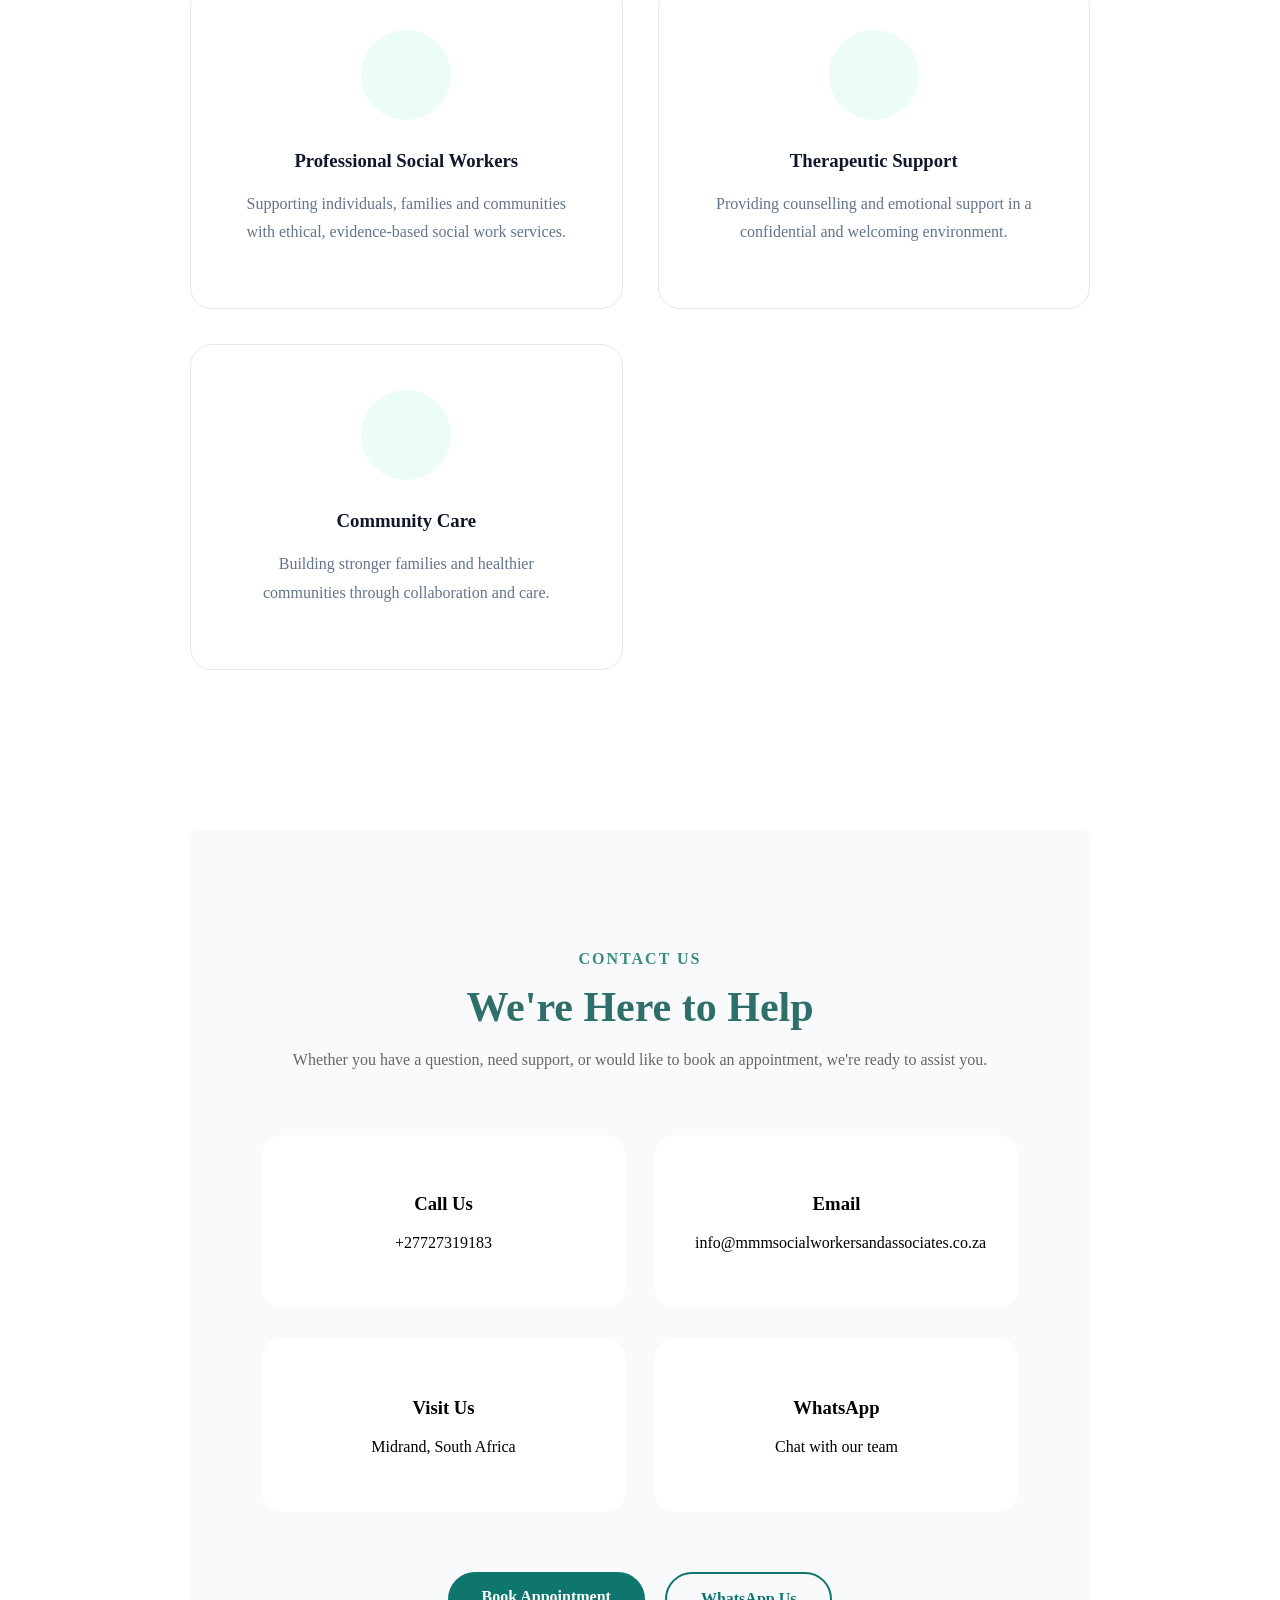
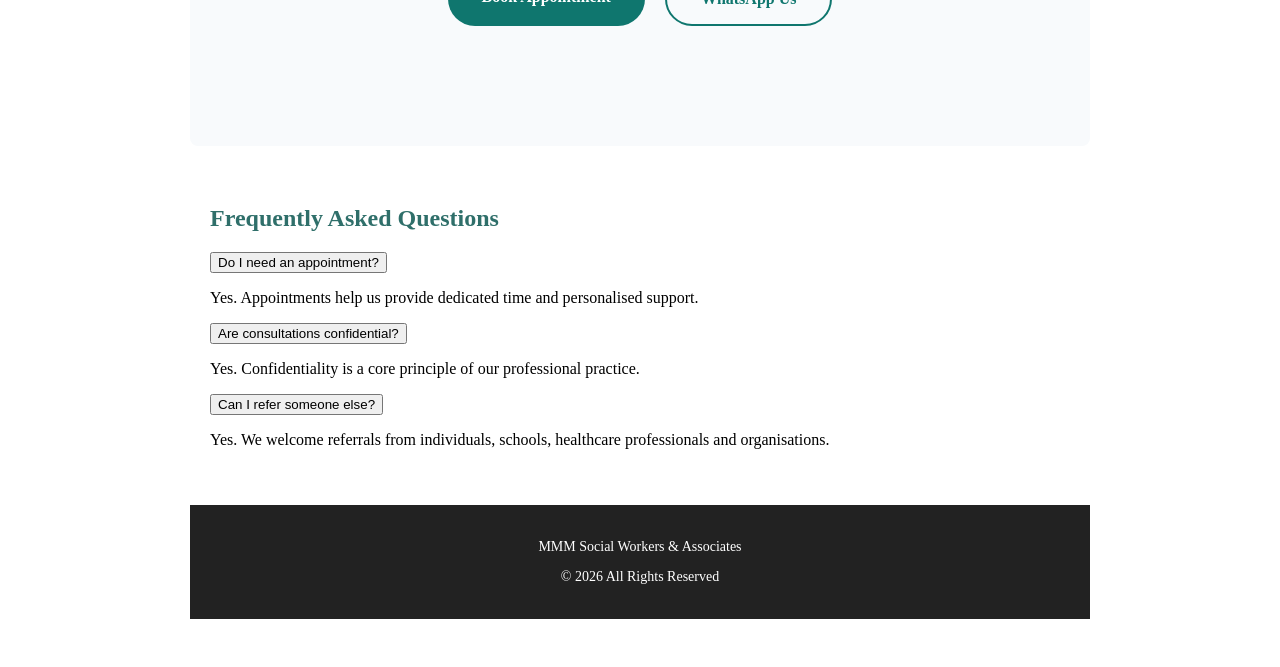
==== commit 5d3c5814: "Update index.html" ====
--- a/index.html
+++ b/index.html
@@ -430,7 +430,7 @@
 
             <h3>Call Us</h3>
 
-            <p>+27 XX XXX XXXX</p>
+            <p>+27727319183</p>
 
         </div>
 
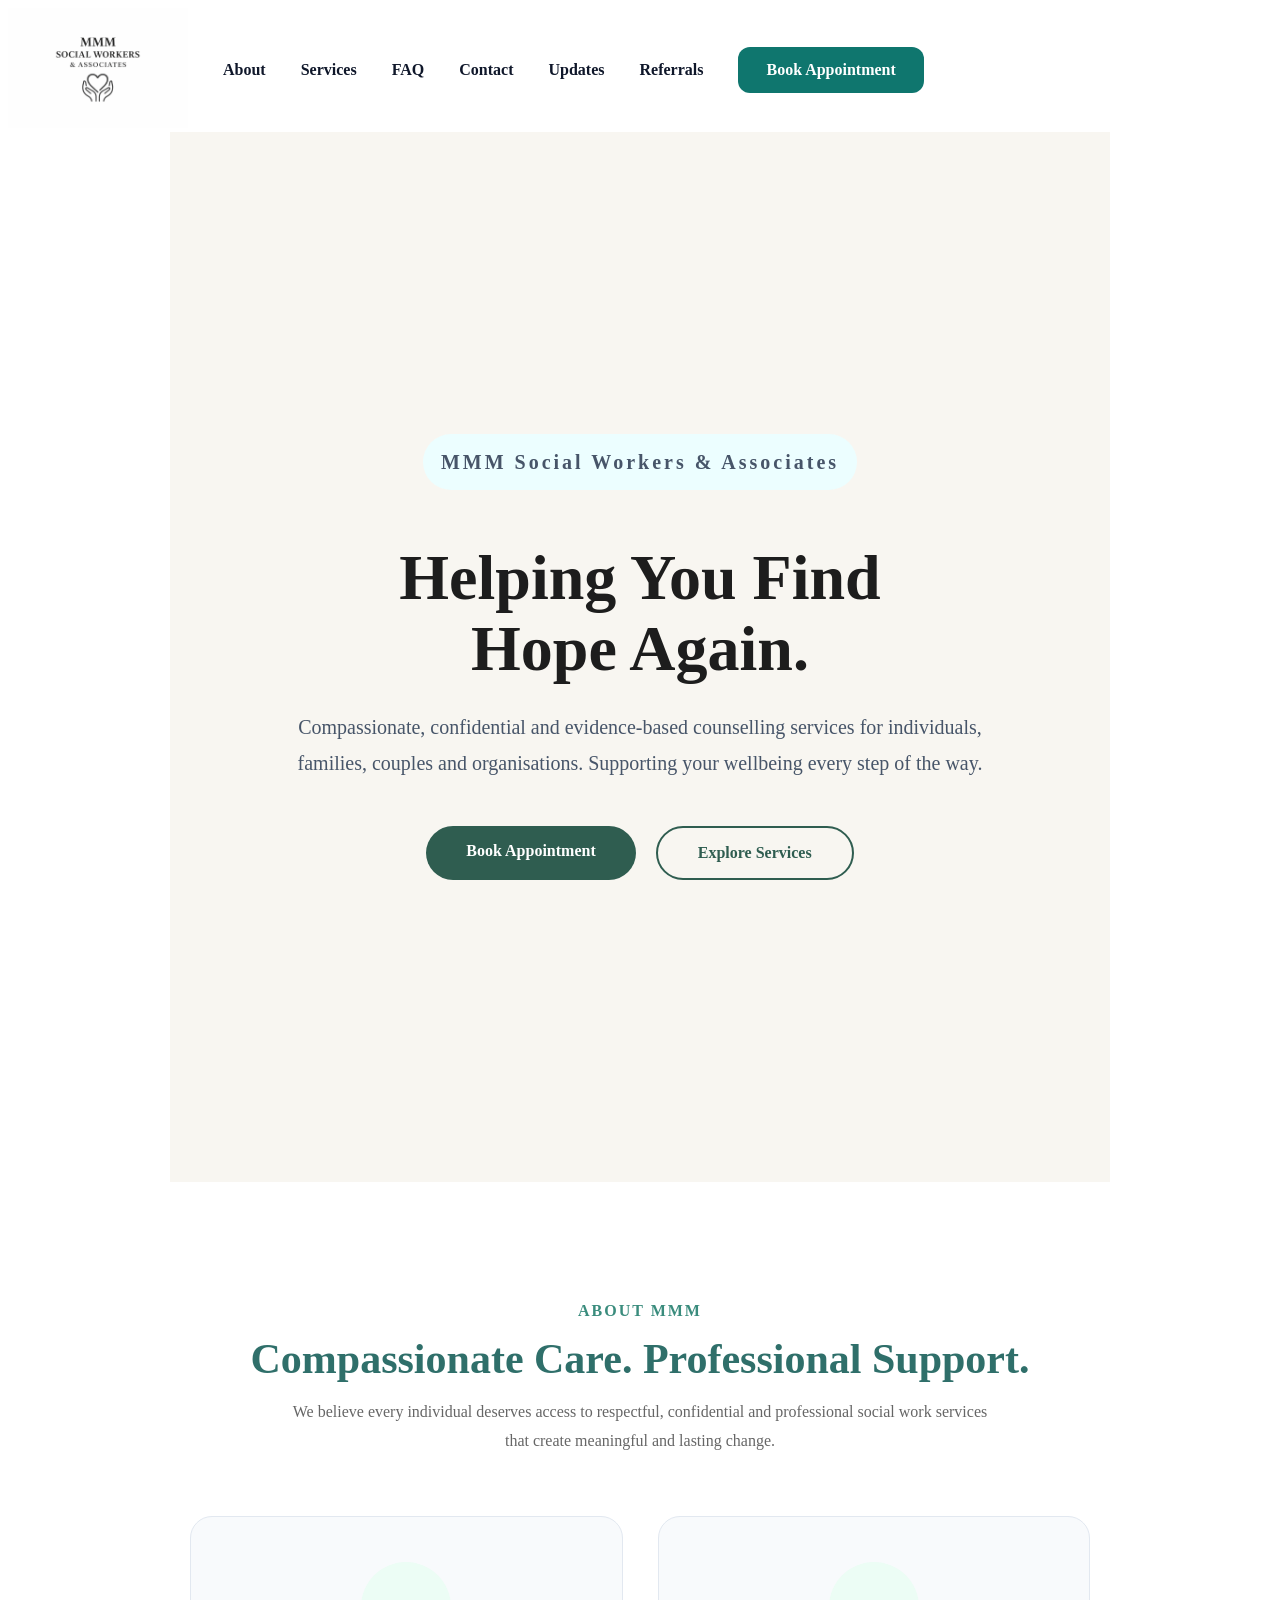
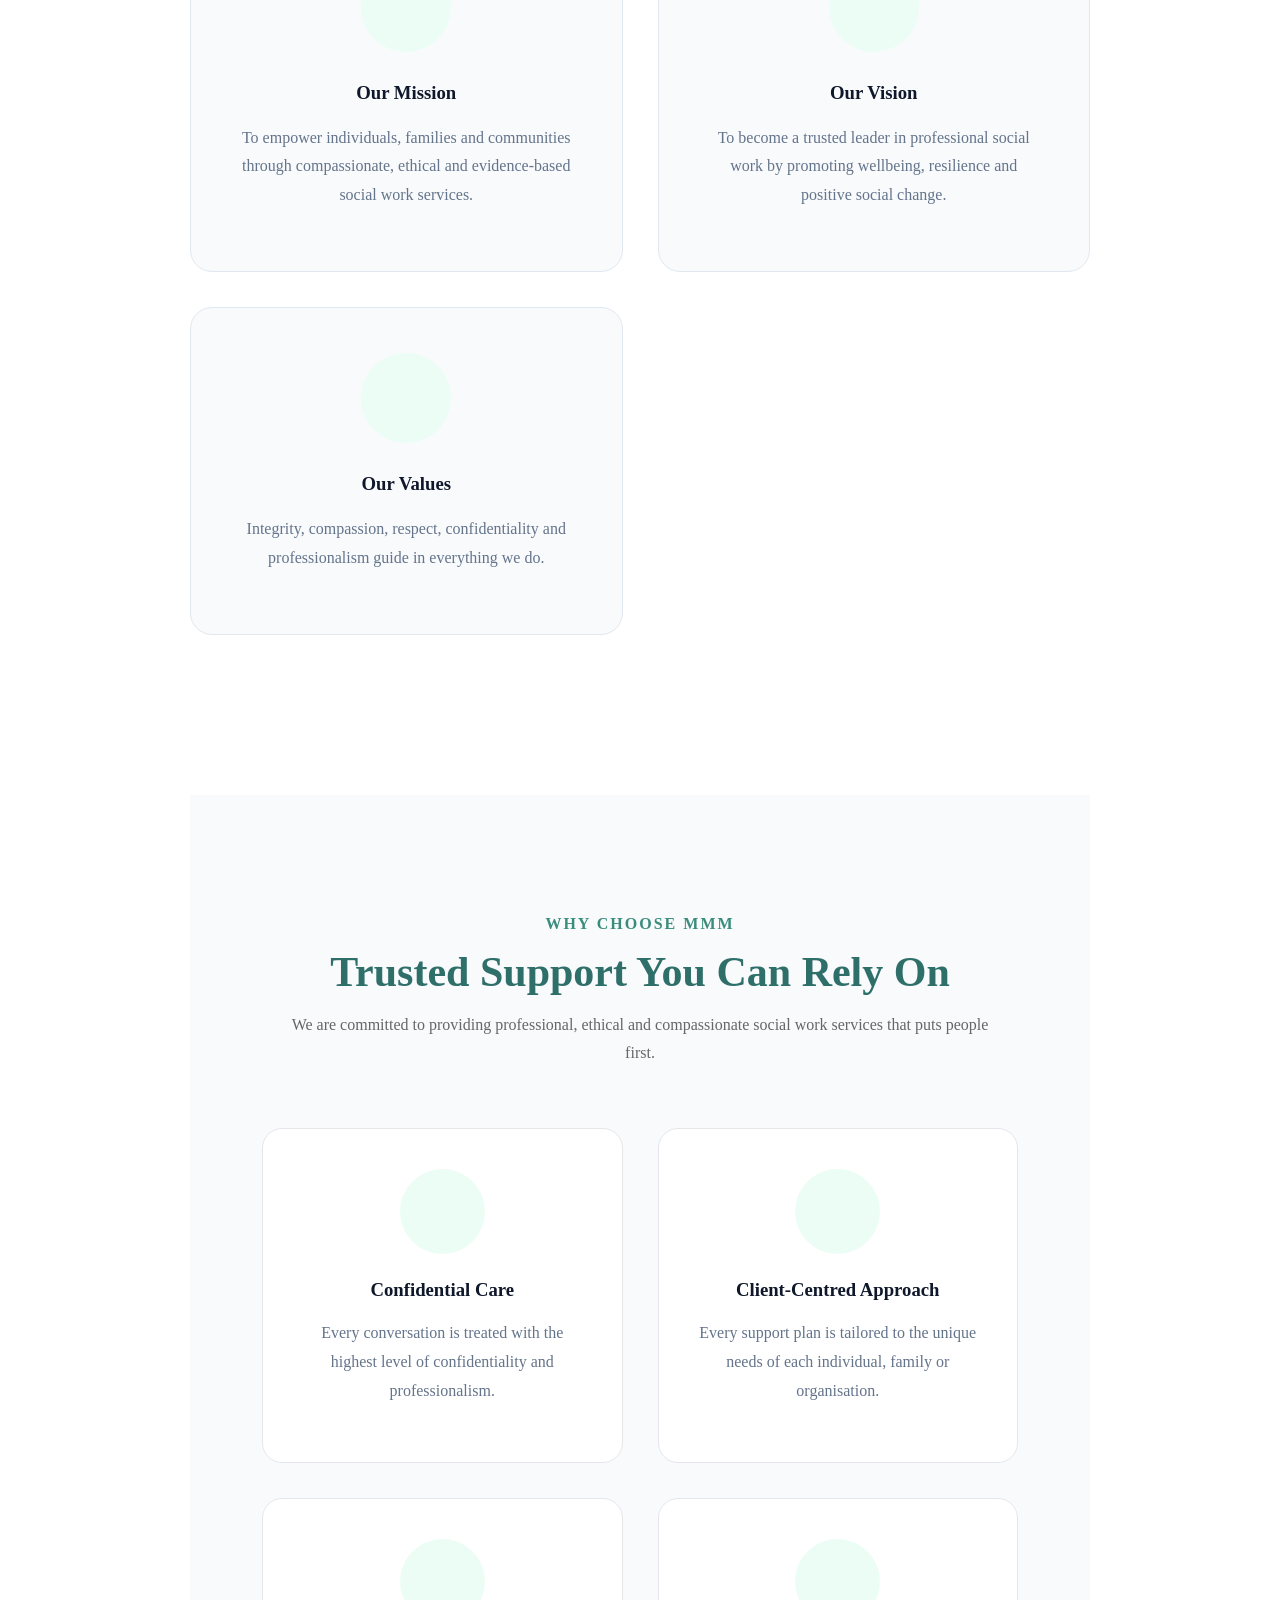
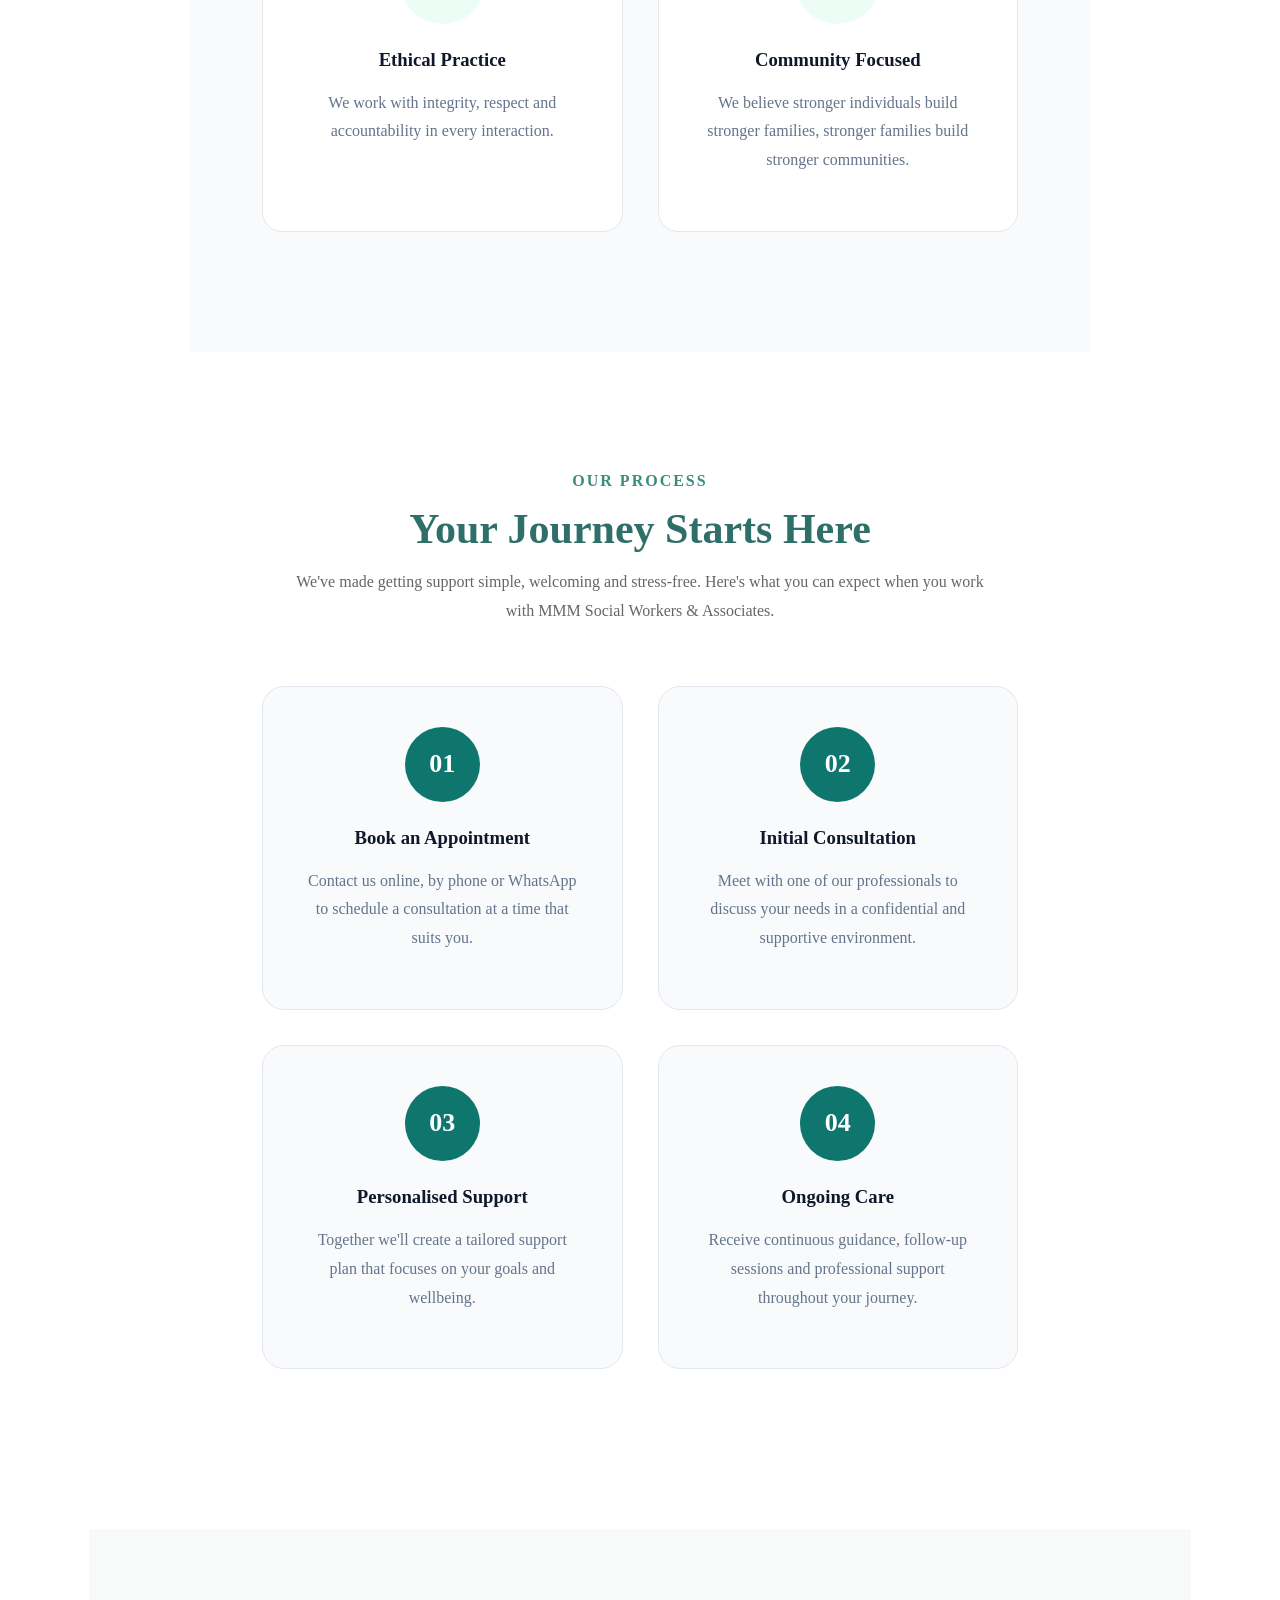
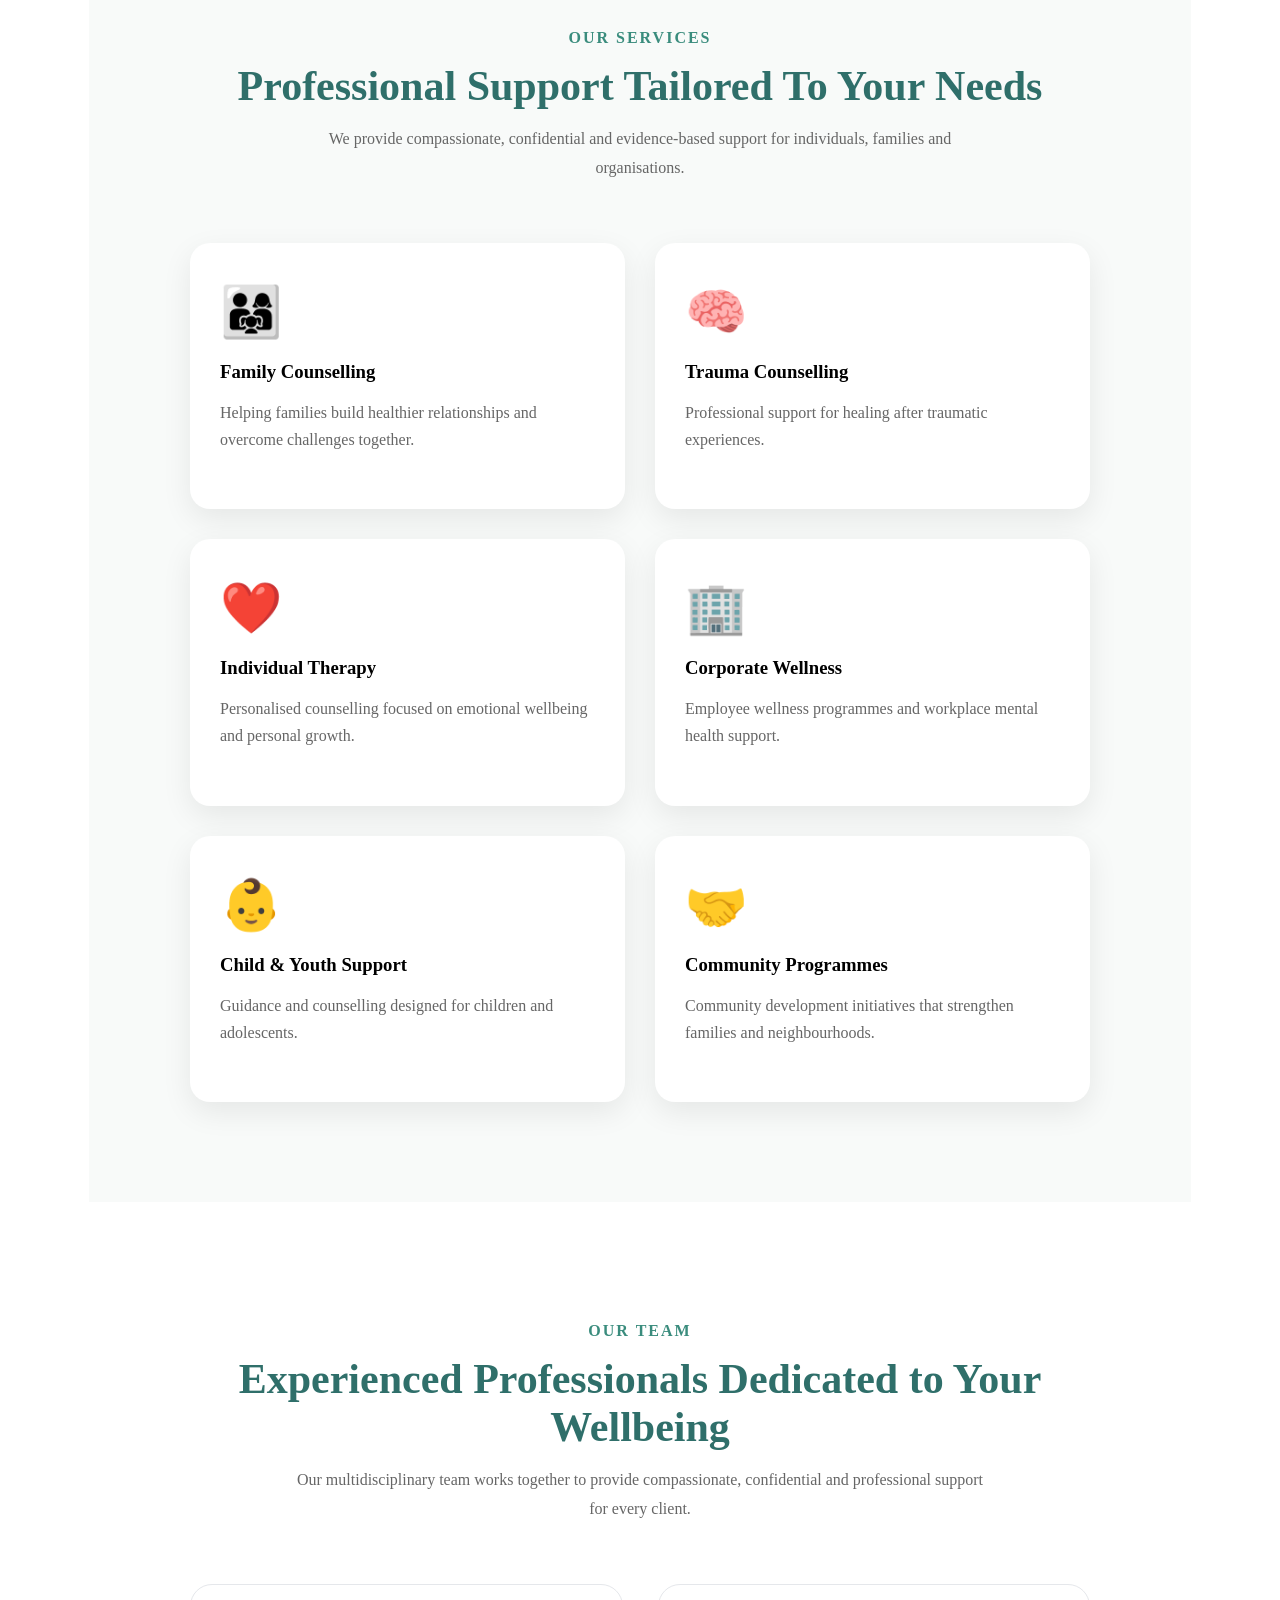
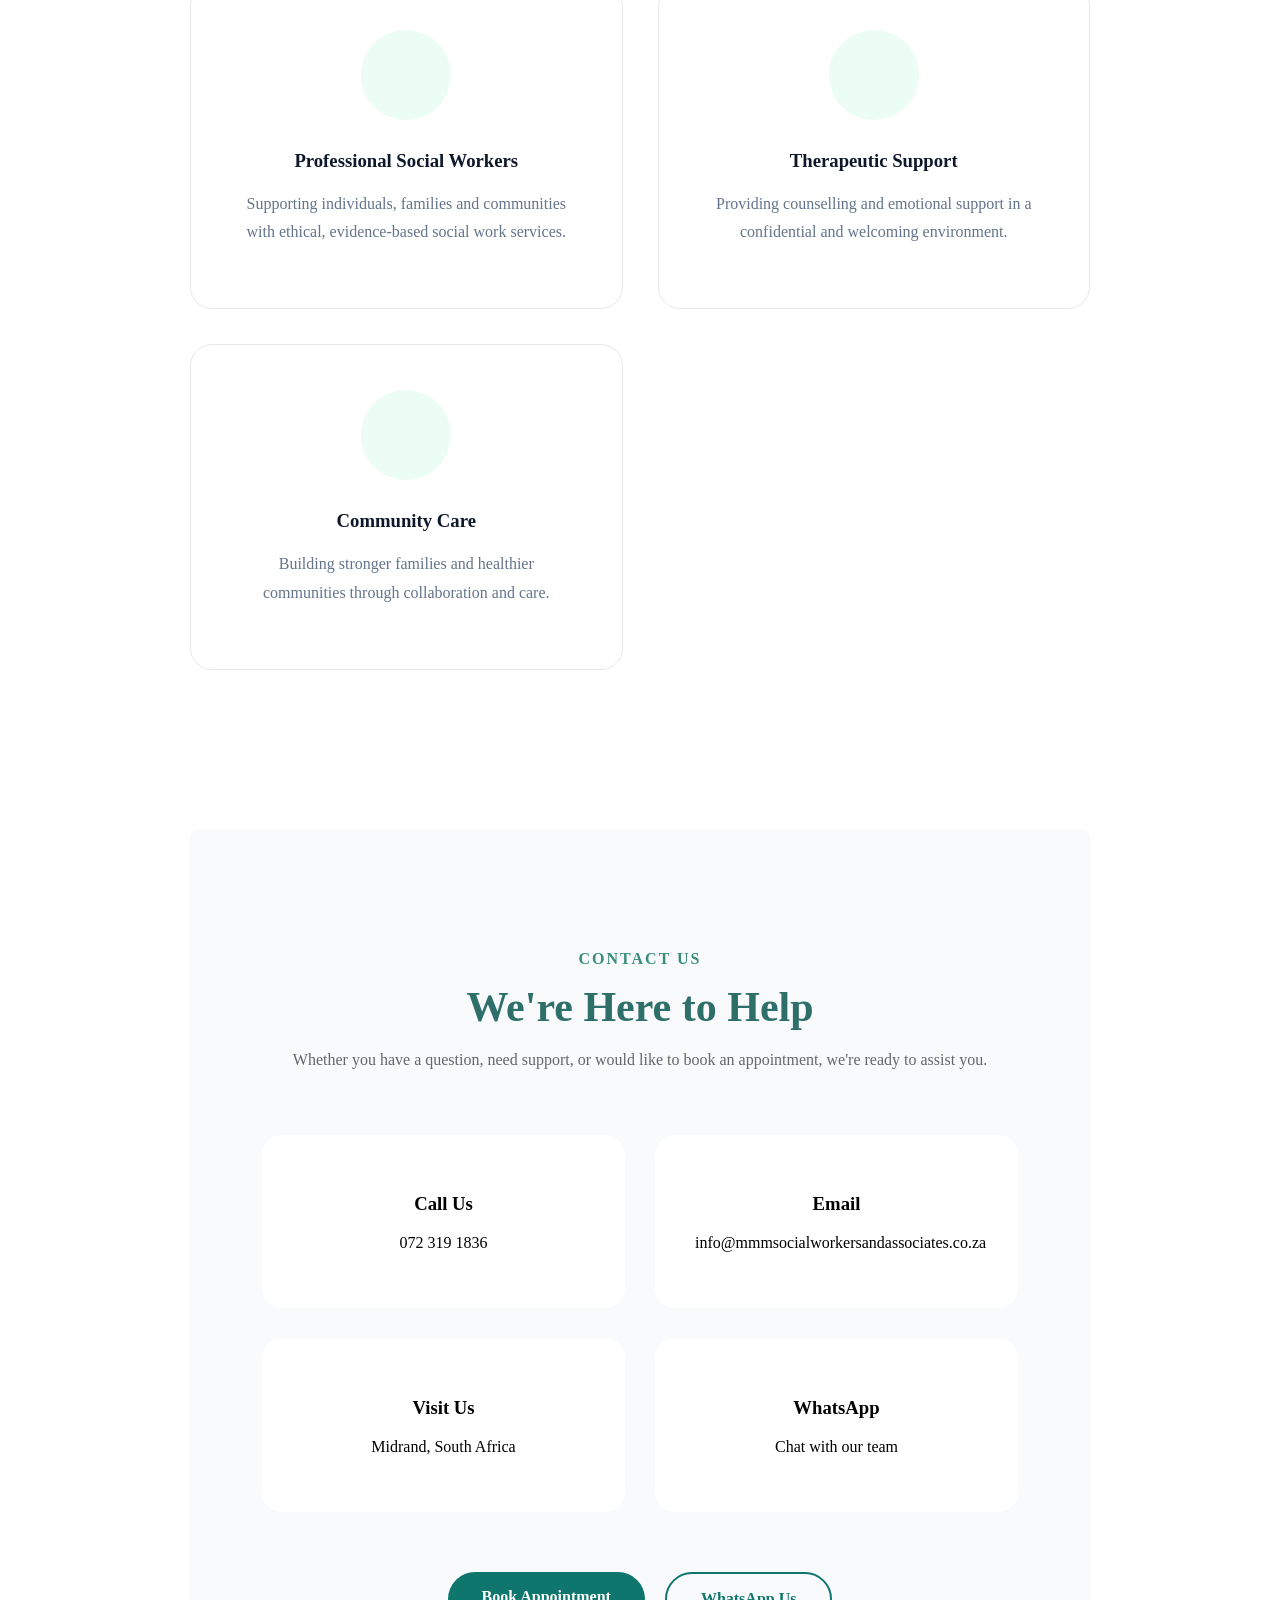
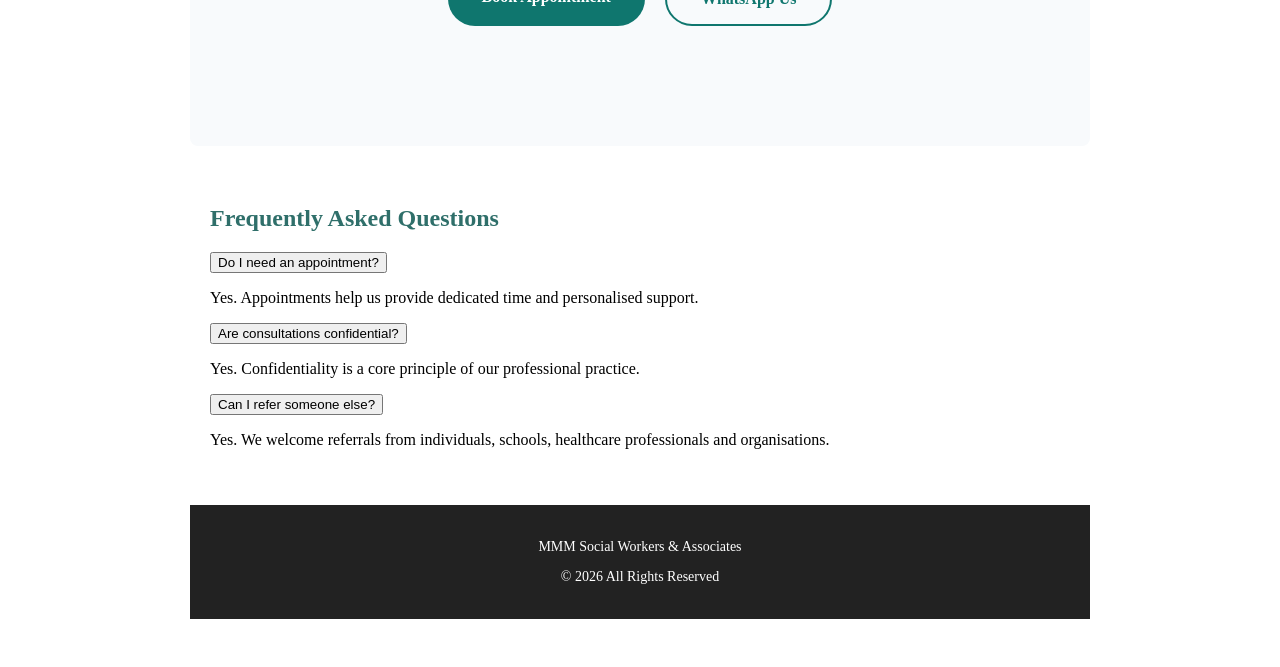
==== commit e23d1f9d: "Update contact phone number format in index.html" ====
--- a/index.html
+++ b/index.html
@@ -430,7 +430,7 @@
 
             <h3>Call Us</h3>
 
-            <p>+27727319183</p>
+            <p>072 319 1836</p>
 
         </div>
 
@@ -472,7 +472,7 @@
             Book Appointment
         </a>
 
-        <a href="https://wa.me/27723191836" class="secondary-btn">
+        <a href="https://wa.me/072 319 1836" class="secondary-btn">
             WhatsApp Us
         </a>
 
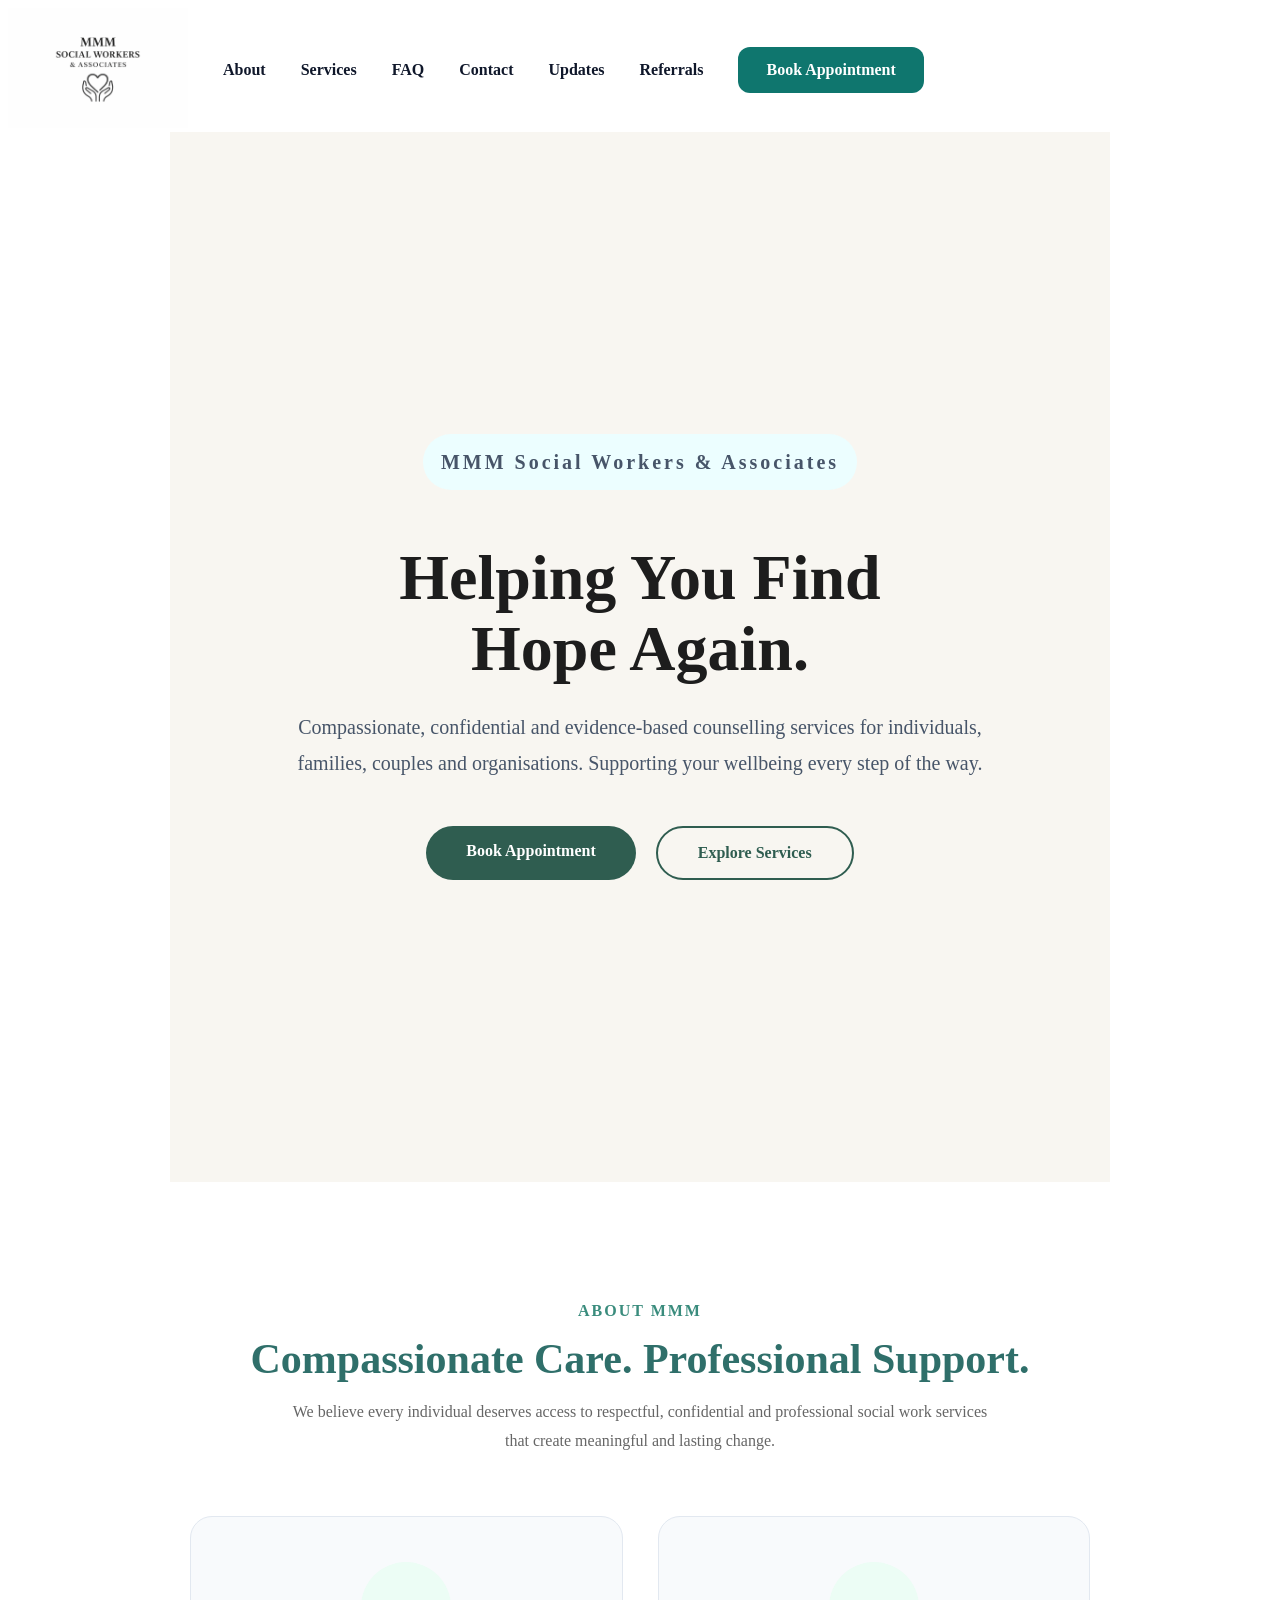
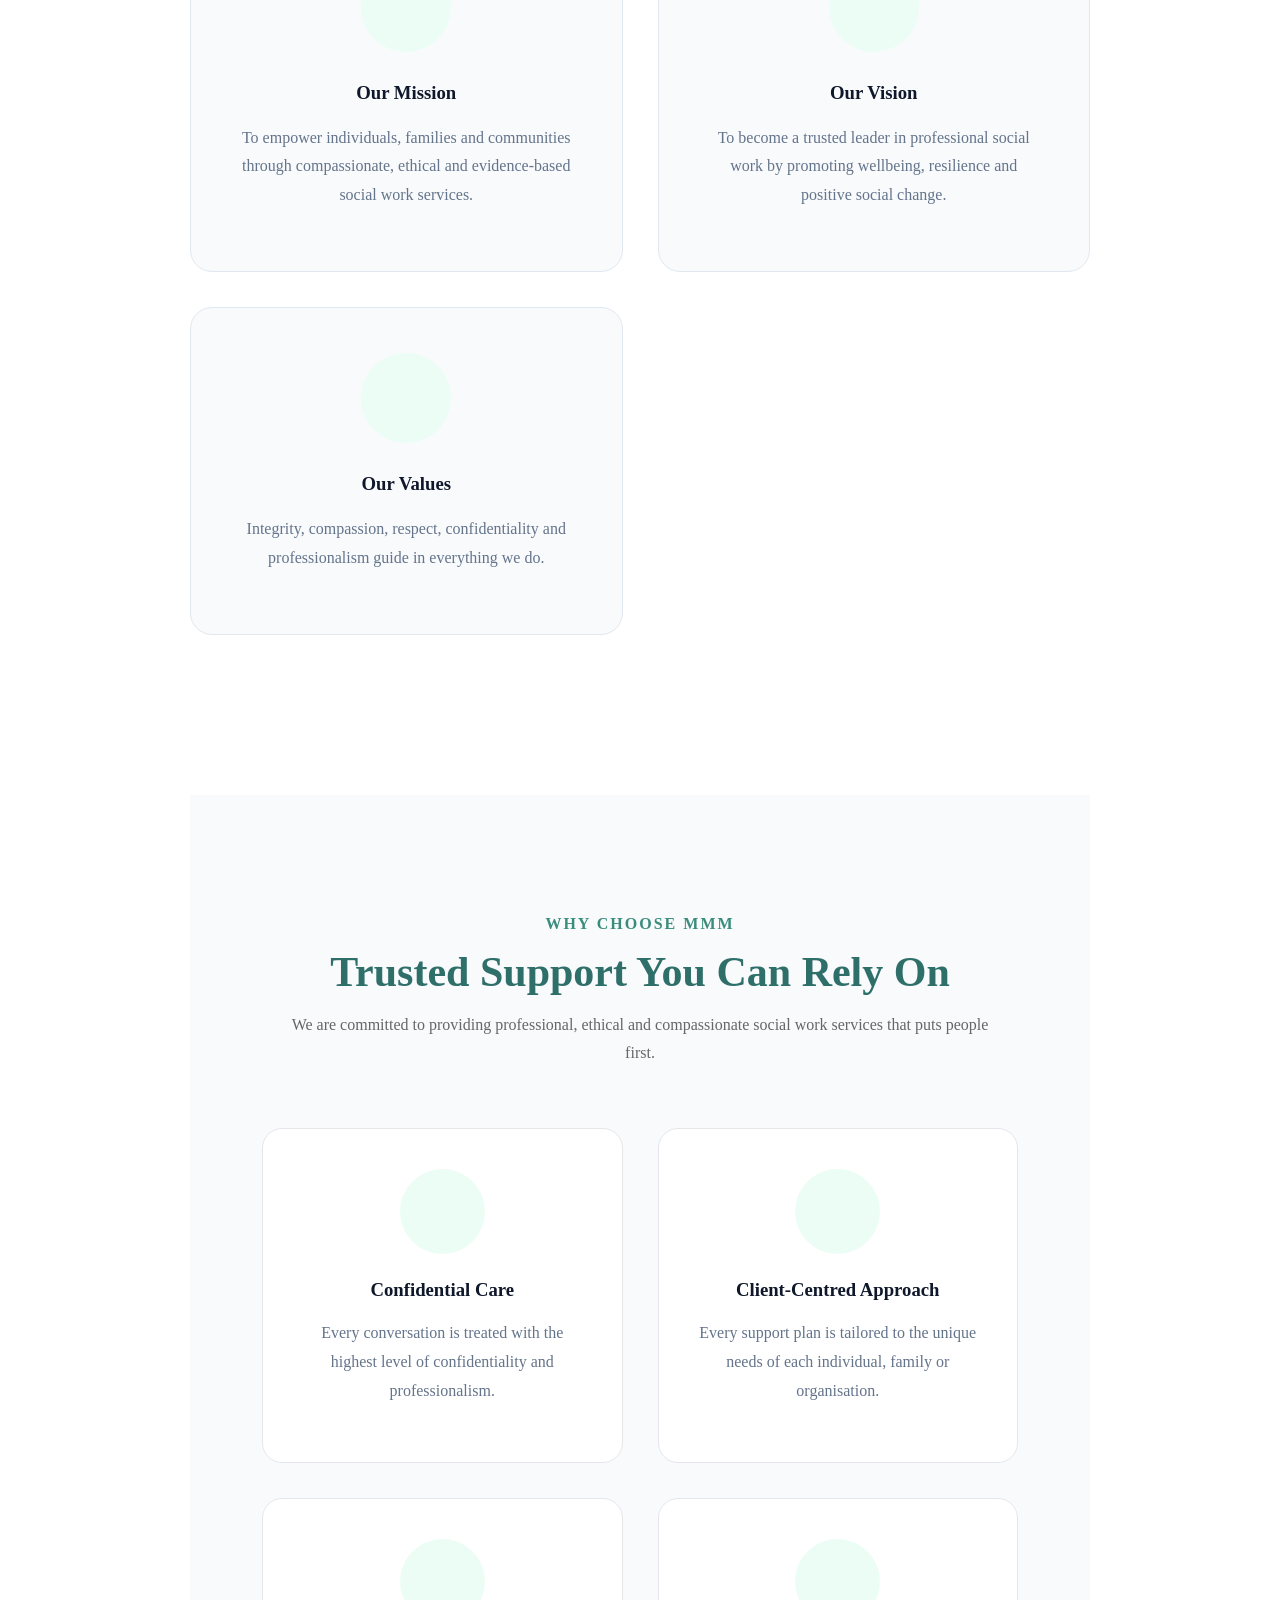
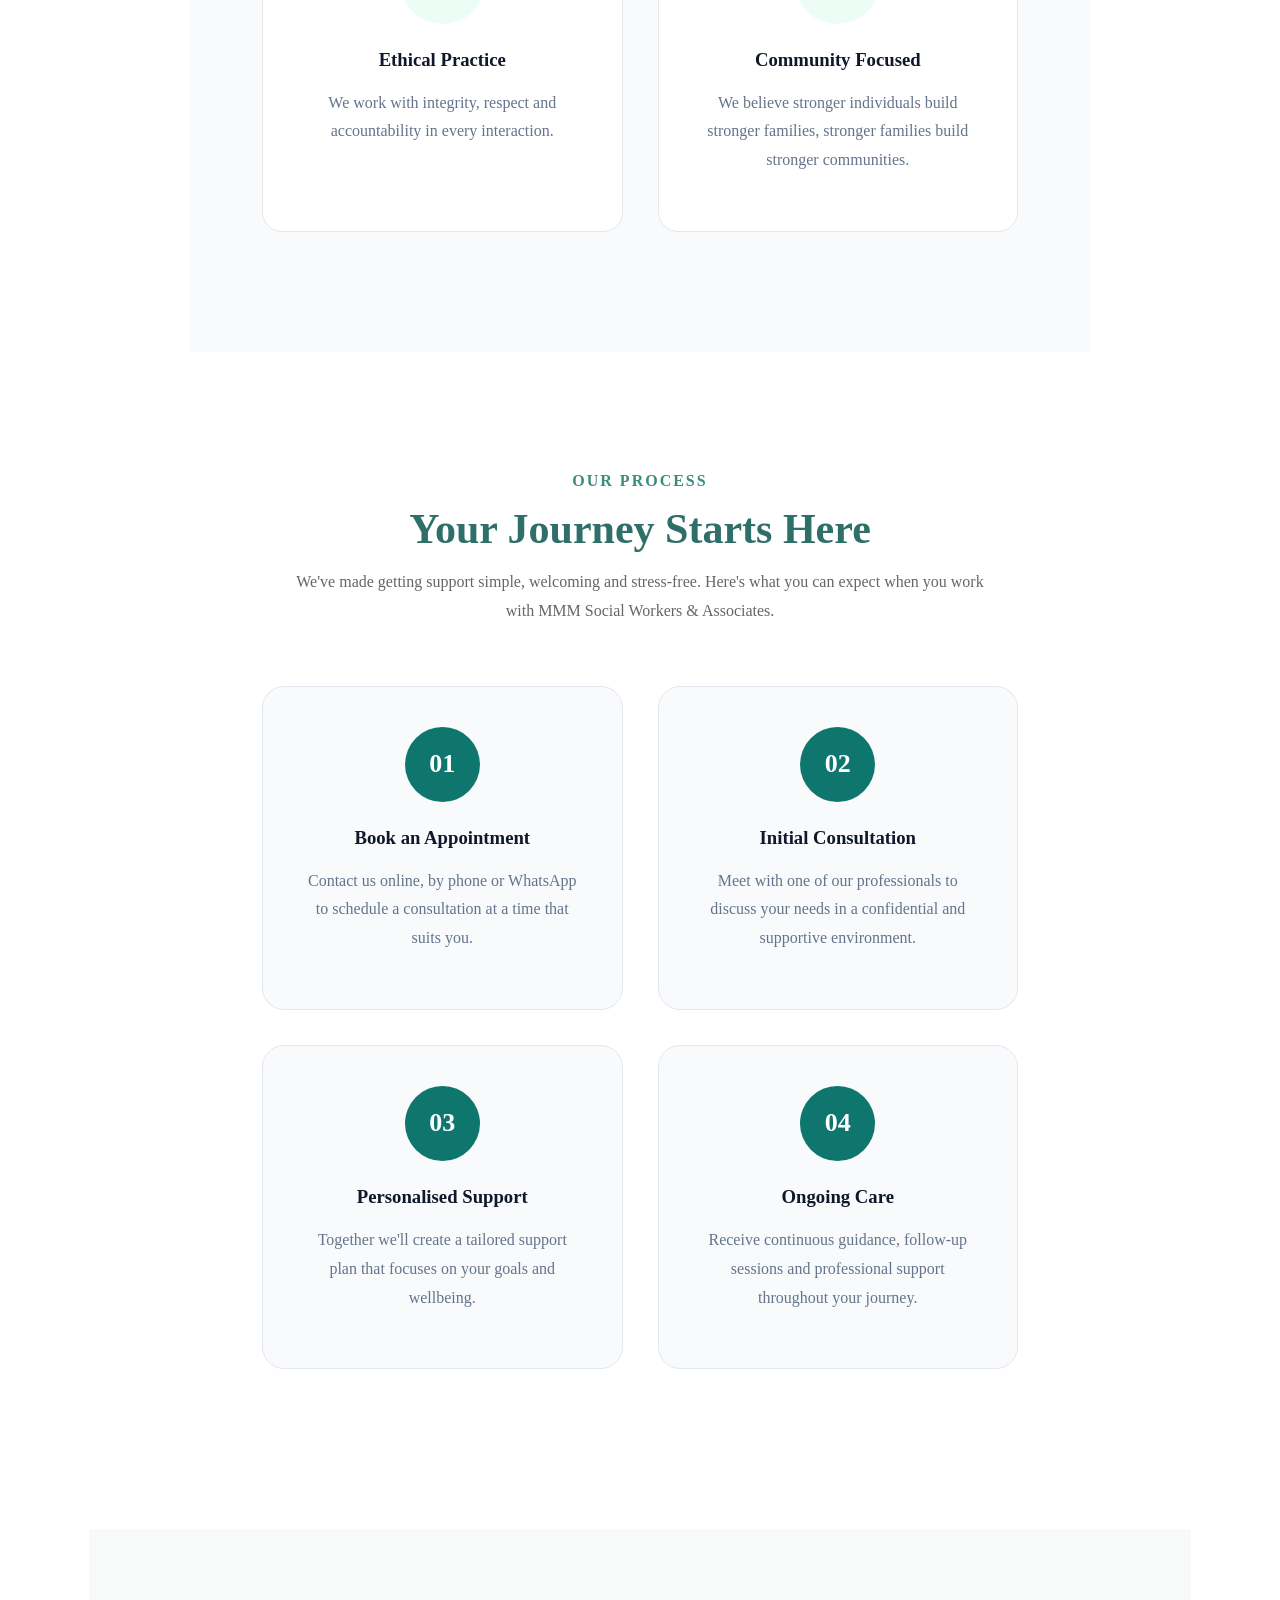
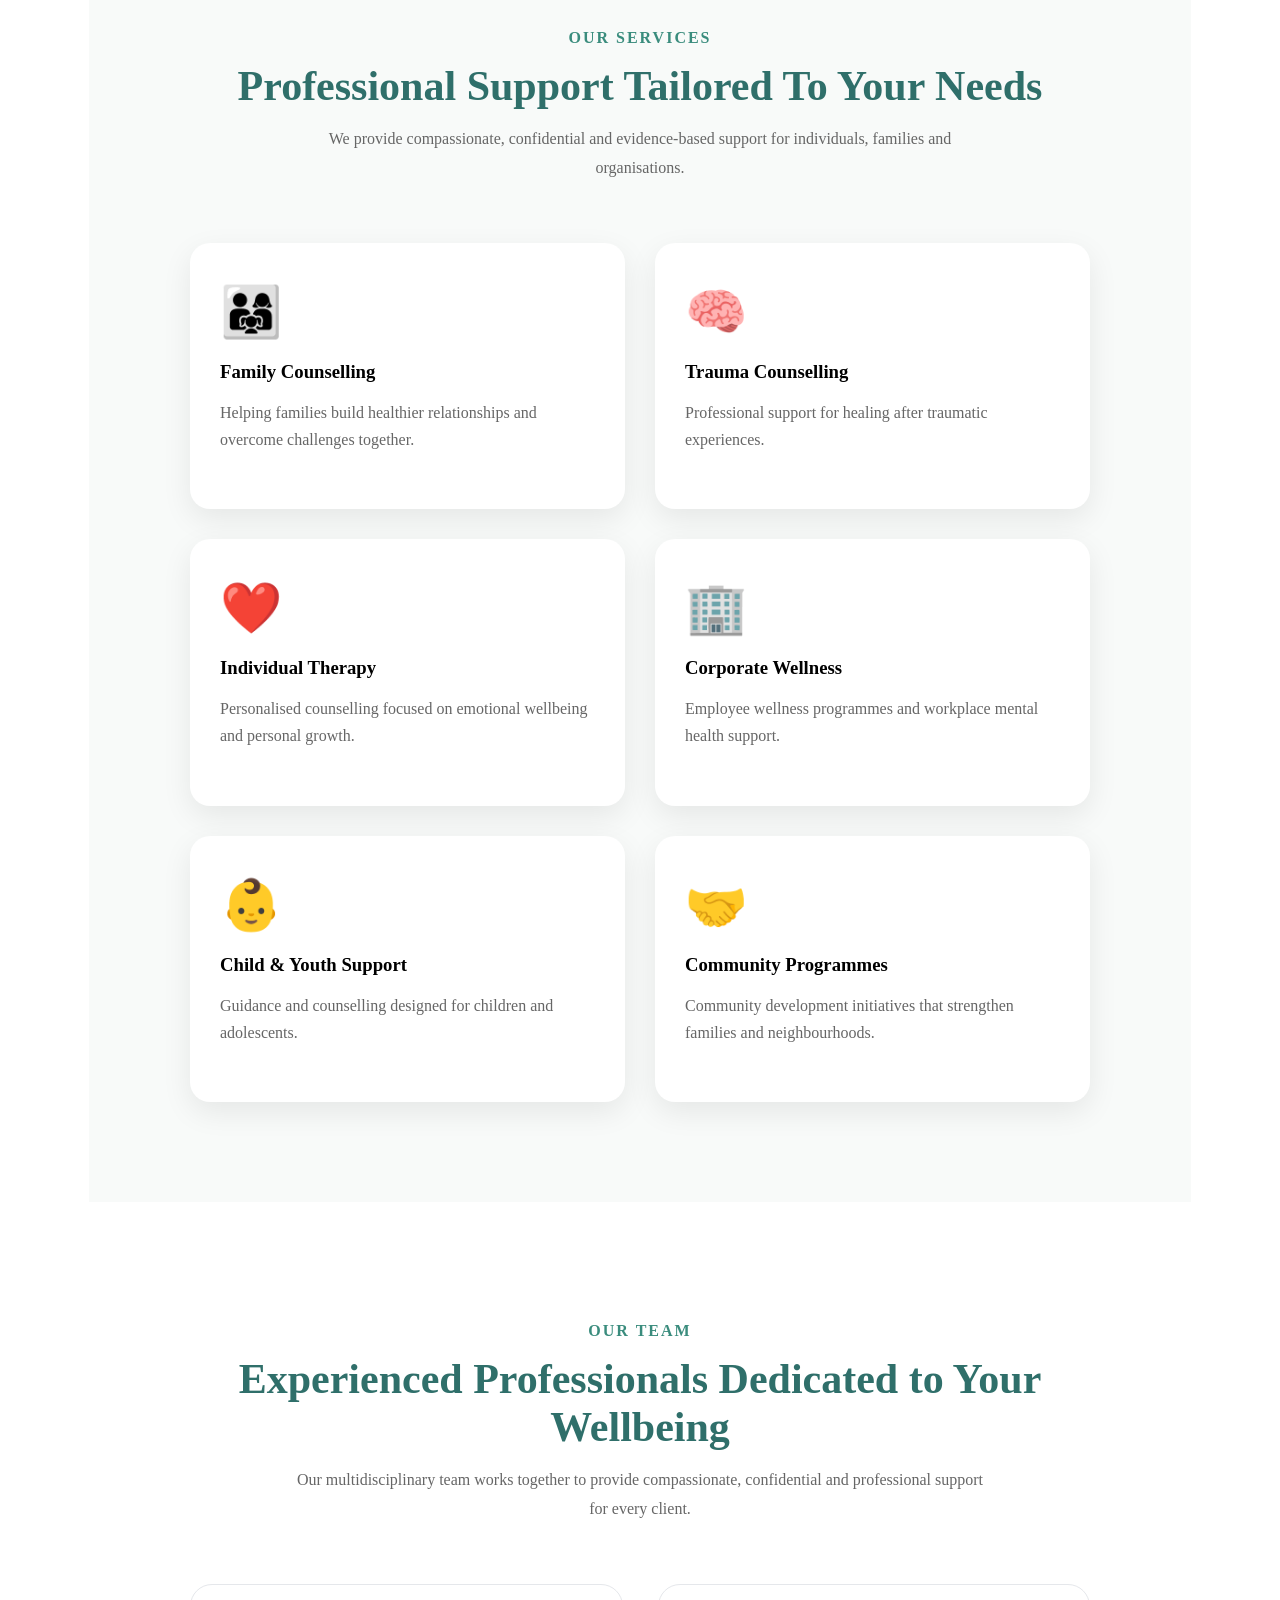
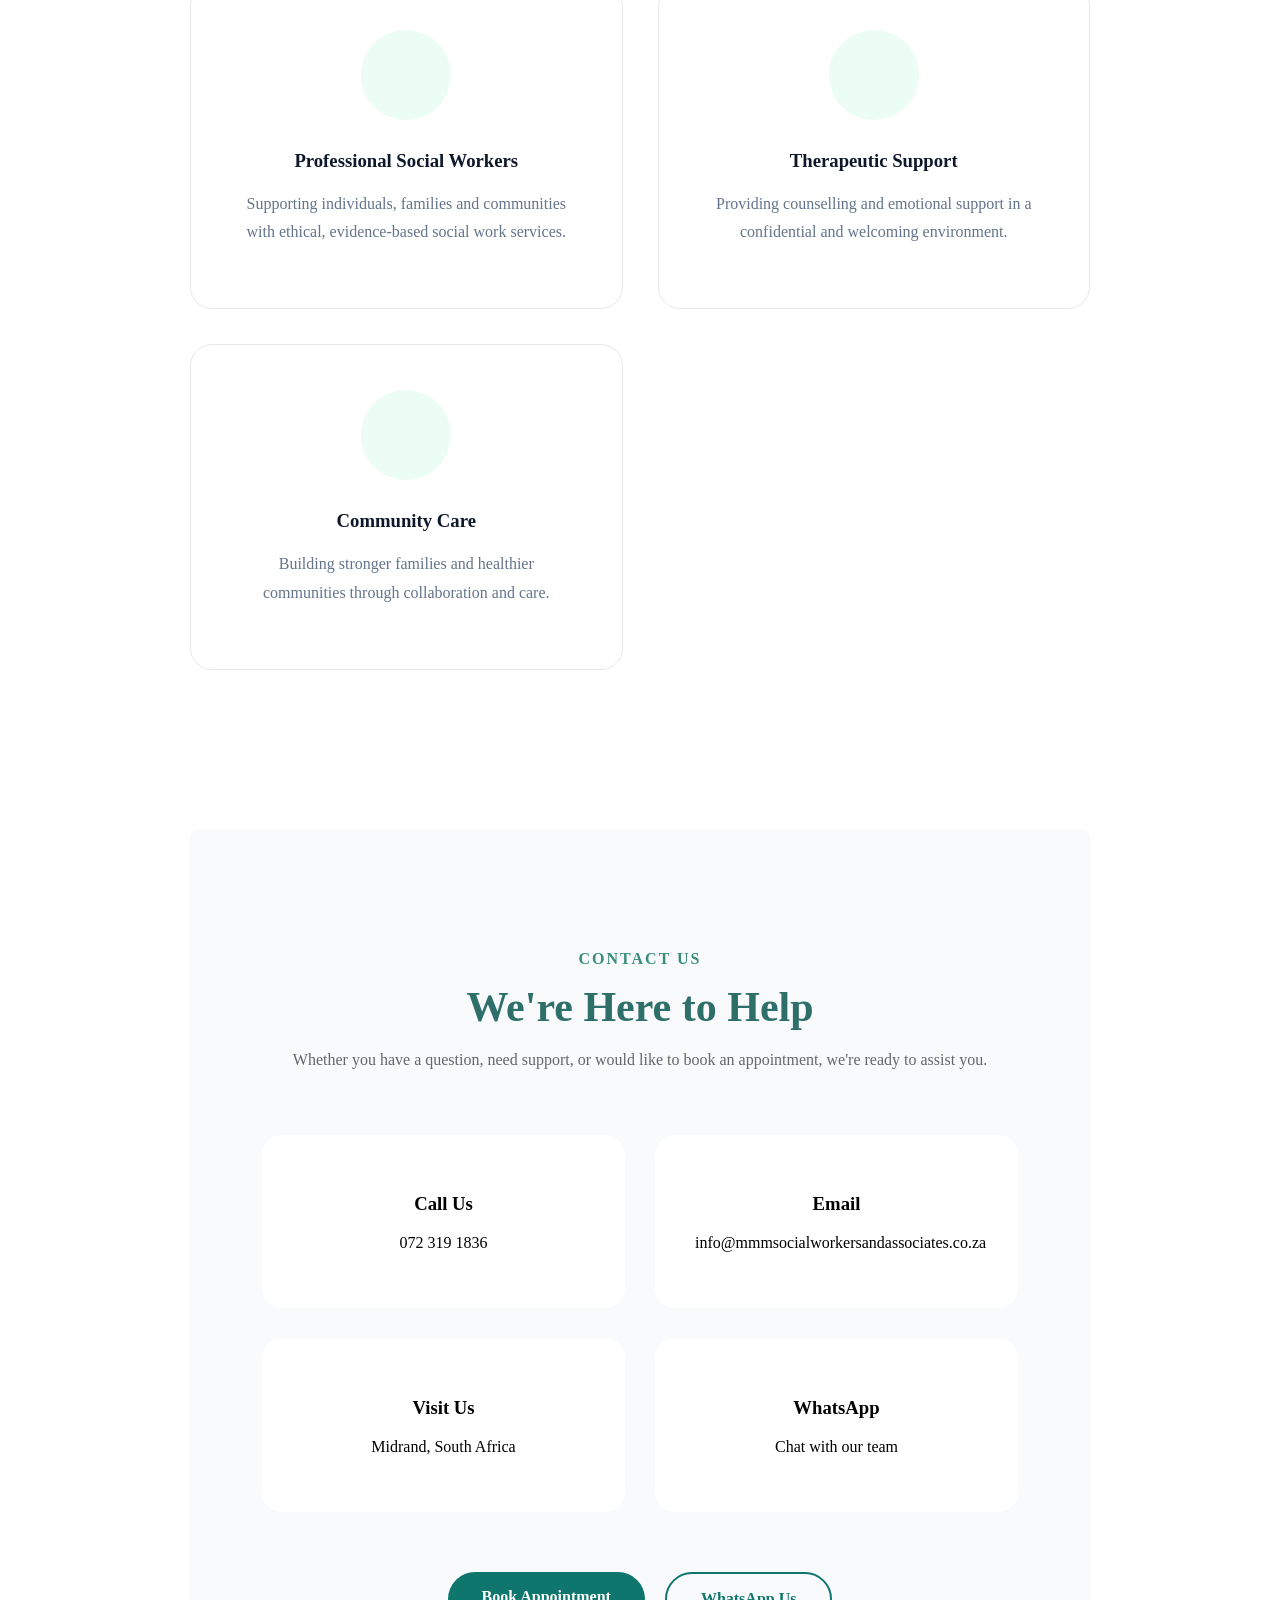
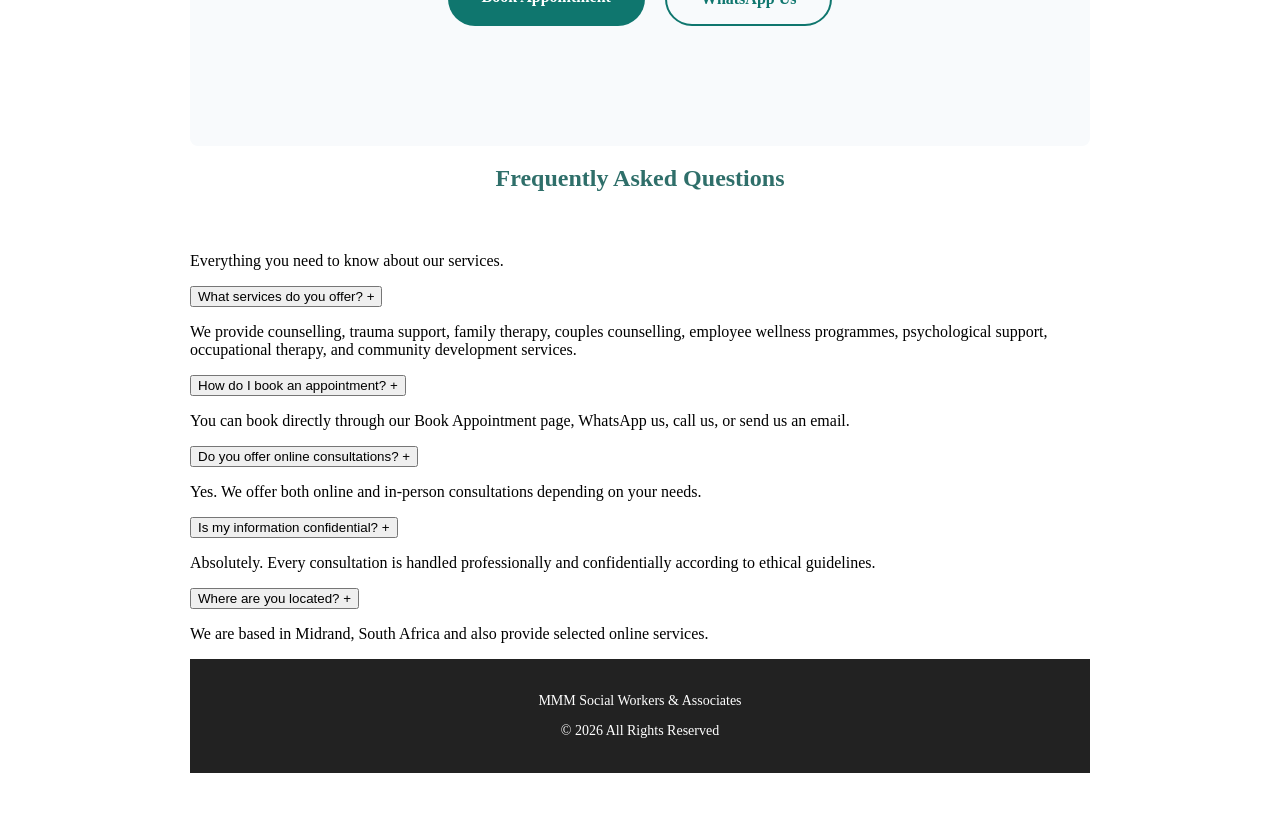
==== commit 243f27f5: "Update index.html" ====
--- a/index.html
+++ b/index.html
@@ -479,65 +479,80 @@
     </div>
 
 </section>
-<section class="faq" id="faq">
-
-<h2>Frequently Asked Questions</h2>
+<h2 class="section-title">Frequently Asked Questions</h2>
+
+<p class="section-subtitle">
+Everything you need to know about our services.
+</p>
+
+<div class="faq-container">
 
 <div class="faq-item">
-
 <button class="faq-question">
-
-Do I need an appointment?
-
+What services do you offer?
+<span>+</span>
 </button>
 
 <div class="faq-answer">
-
 <p>
-Yes. Appointments help us provide dedicated time and personalised support.
+We provide counselling, trauma support, family therapy, couples counselling, employee wellness programmes, psychological support, occupational therapy, and community development services.
 </p>
-
-</div>
-
+</div>
 </div>
 
 <div class="faq-item">
-
 <button class="faq-question">
-
-Are consultations confidential?
-
+How do I book an appointment?
+<span>+</span>
 </button>
 
 <div class="faq-answer">
-
 <p>
-Yes. Confidentiality is a core principle of our professional practice.
+You can book directly through our Book Appointment page, WhatsApp us, call us, or send us an email.
 </p>
-
-</div>
-
+</div>
 </div>
 
 <div class="faq-item">
-
 <button class="faq-question">
-
-Can I refer someone else?
-
+Do you offer online consultations?
+<span>+</span>
 </button>
 
 <div class="faq-answer">
-
 <p>
-Yes. We welcome referrals from individuals, schools, healthcare professionals and organisations.
+Yes. We offer both online and in-person consultations depending on your needs.
 </p>
-
-</div>
-
-</div>
-
-</section>
+</div>
+</div>
+
+<div class="faq-item">
+<button class="faq-question">
+Is my information confidential?
+<span>+</span>
+</button>
+
+<div class="faq-answer">
+<p>
+Absolutely. Every consultation is handled professionally and confidentially according to ethical guidelines.
+</p>
+</div>
+</div>
+
+<div class="faq-item">
+<button class="faq-question">
+Where are you located?
+<span>+</span>
+</button>
+
+<div class="faq-answer">
+<p>
+We are based in Midrand, South Africa and also provide selected online services.
+</p>
+</div>
+</div>
+
+</div>
 <footer>
   <p>MMM Social Workers & Associates</p>
   <p>© 2026 All Rights Reserved</p>
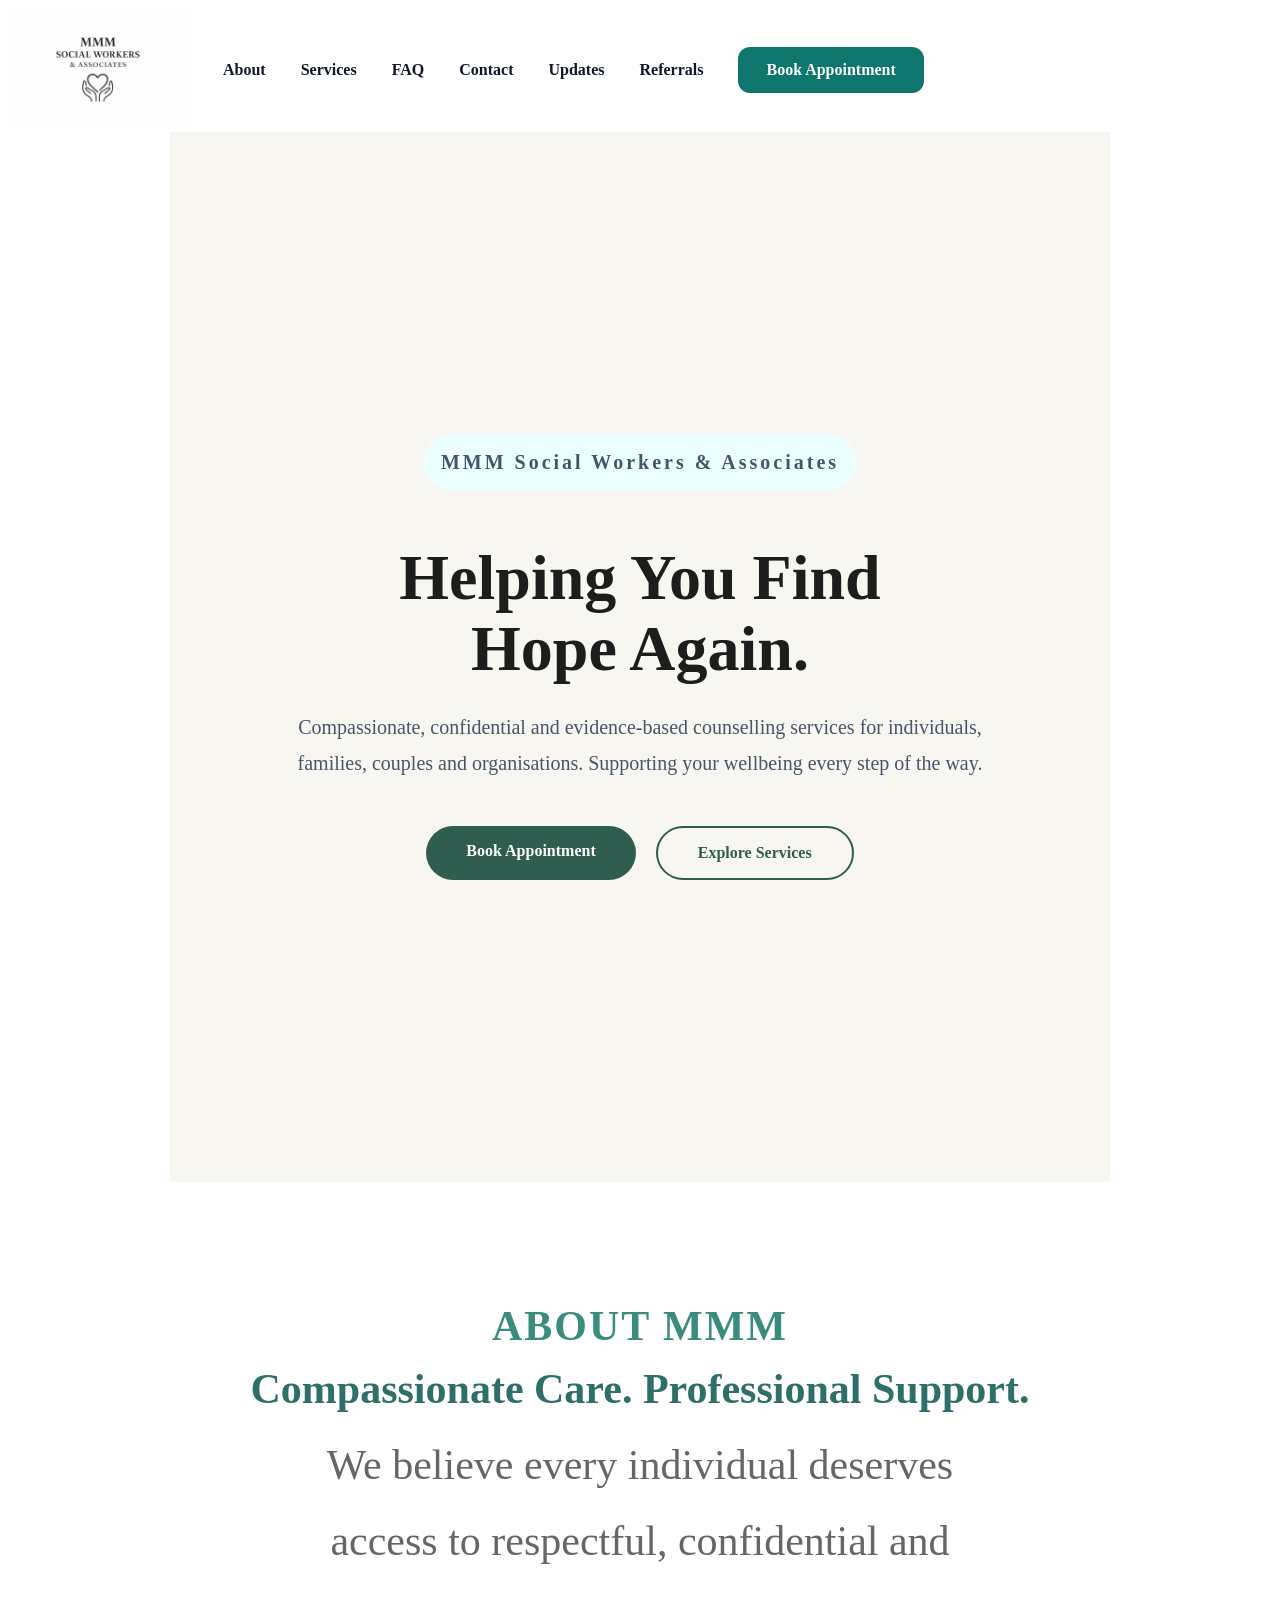
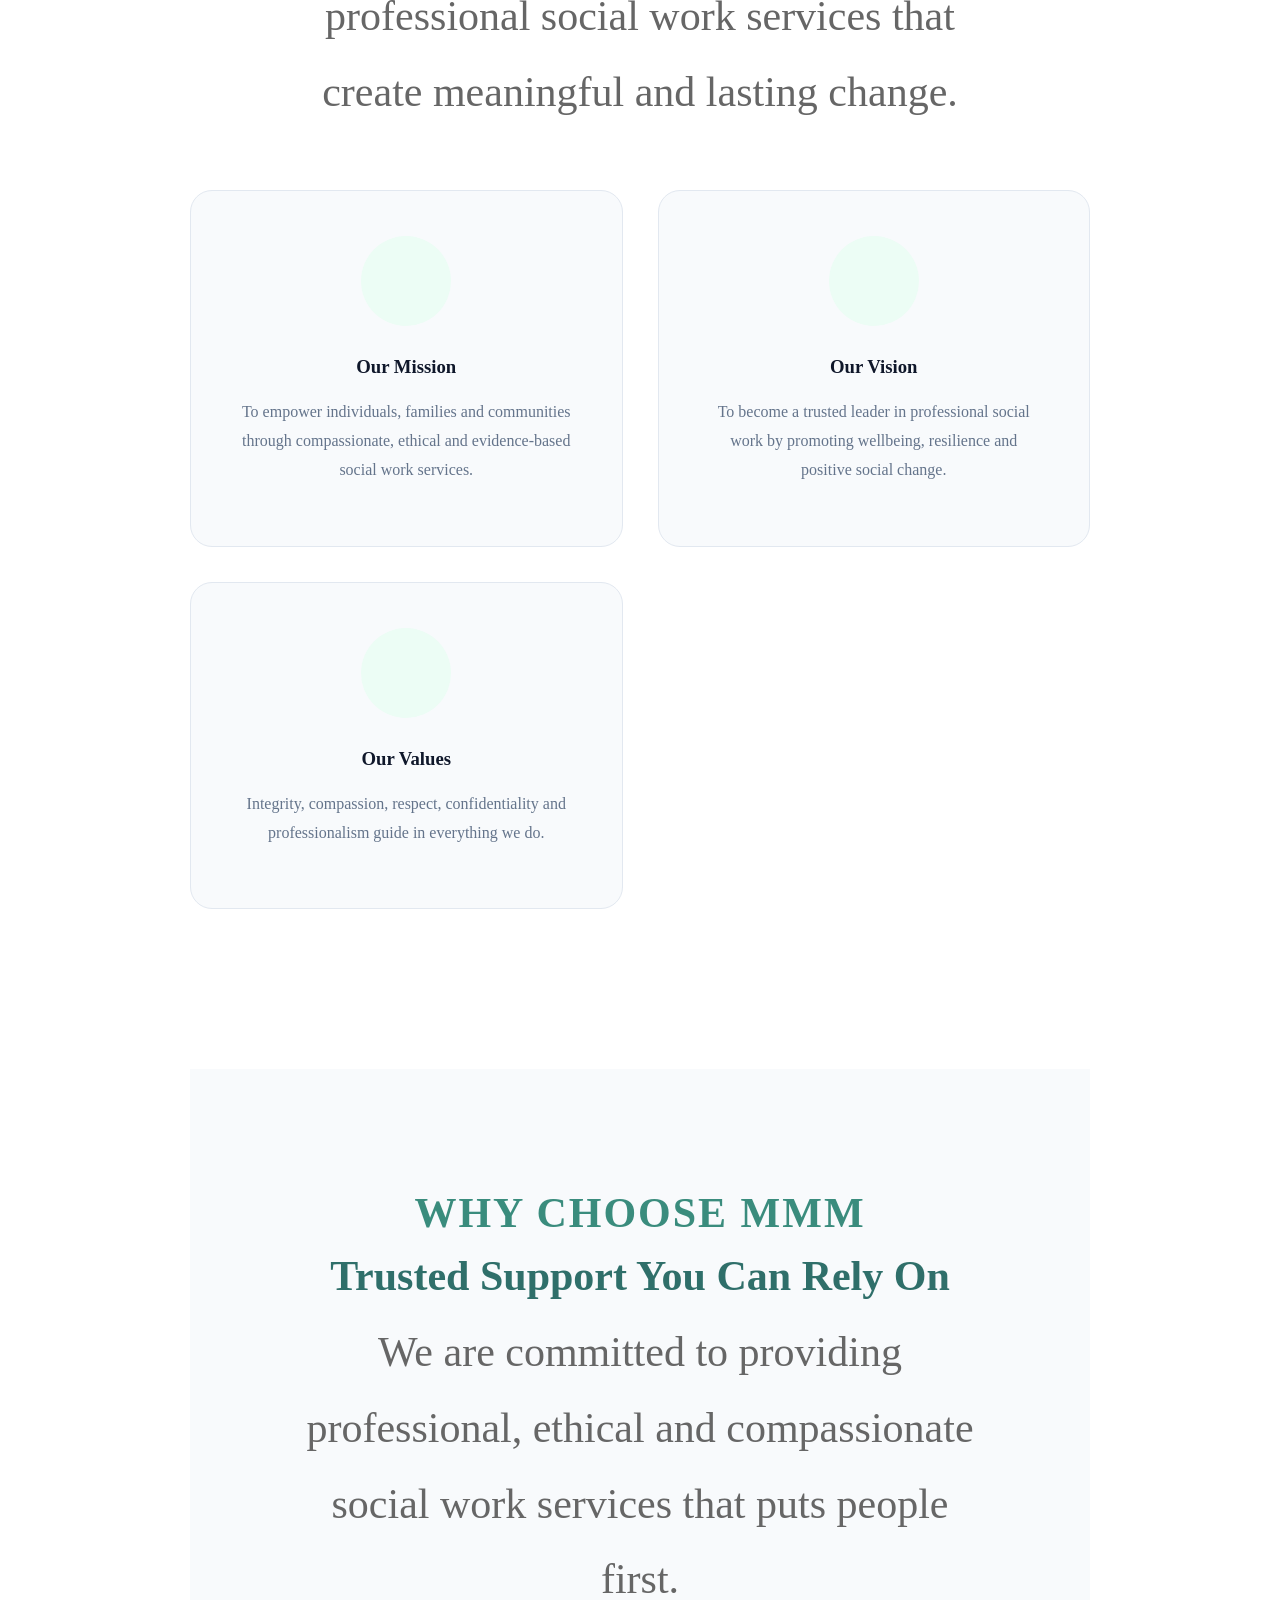
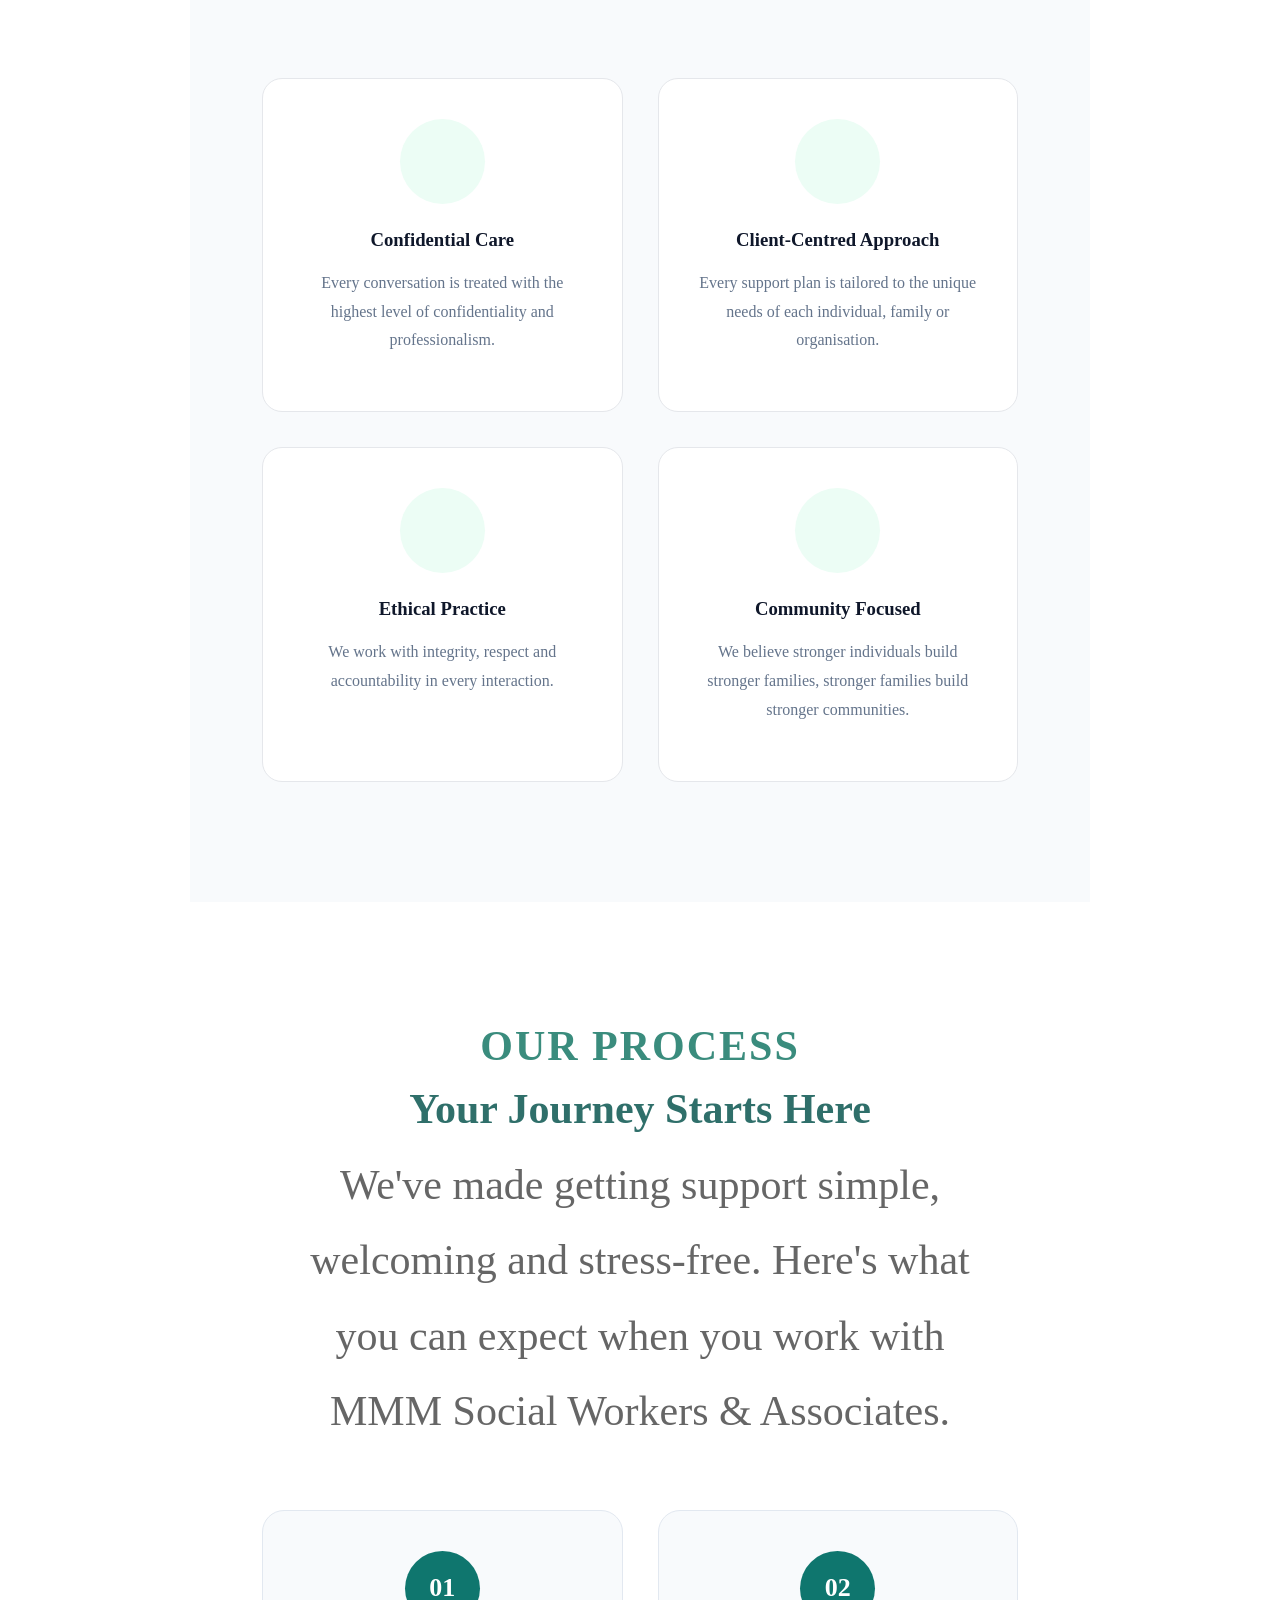
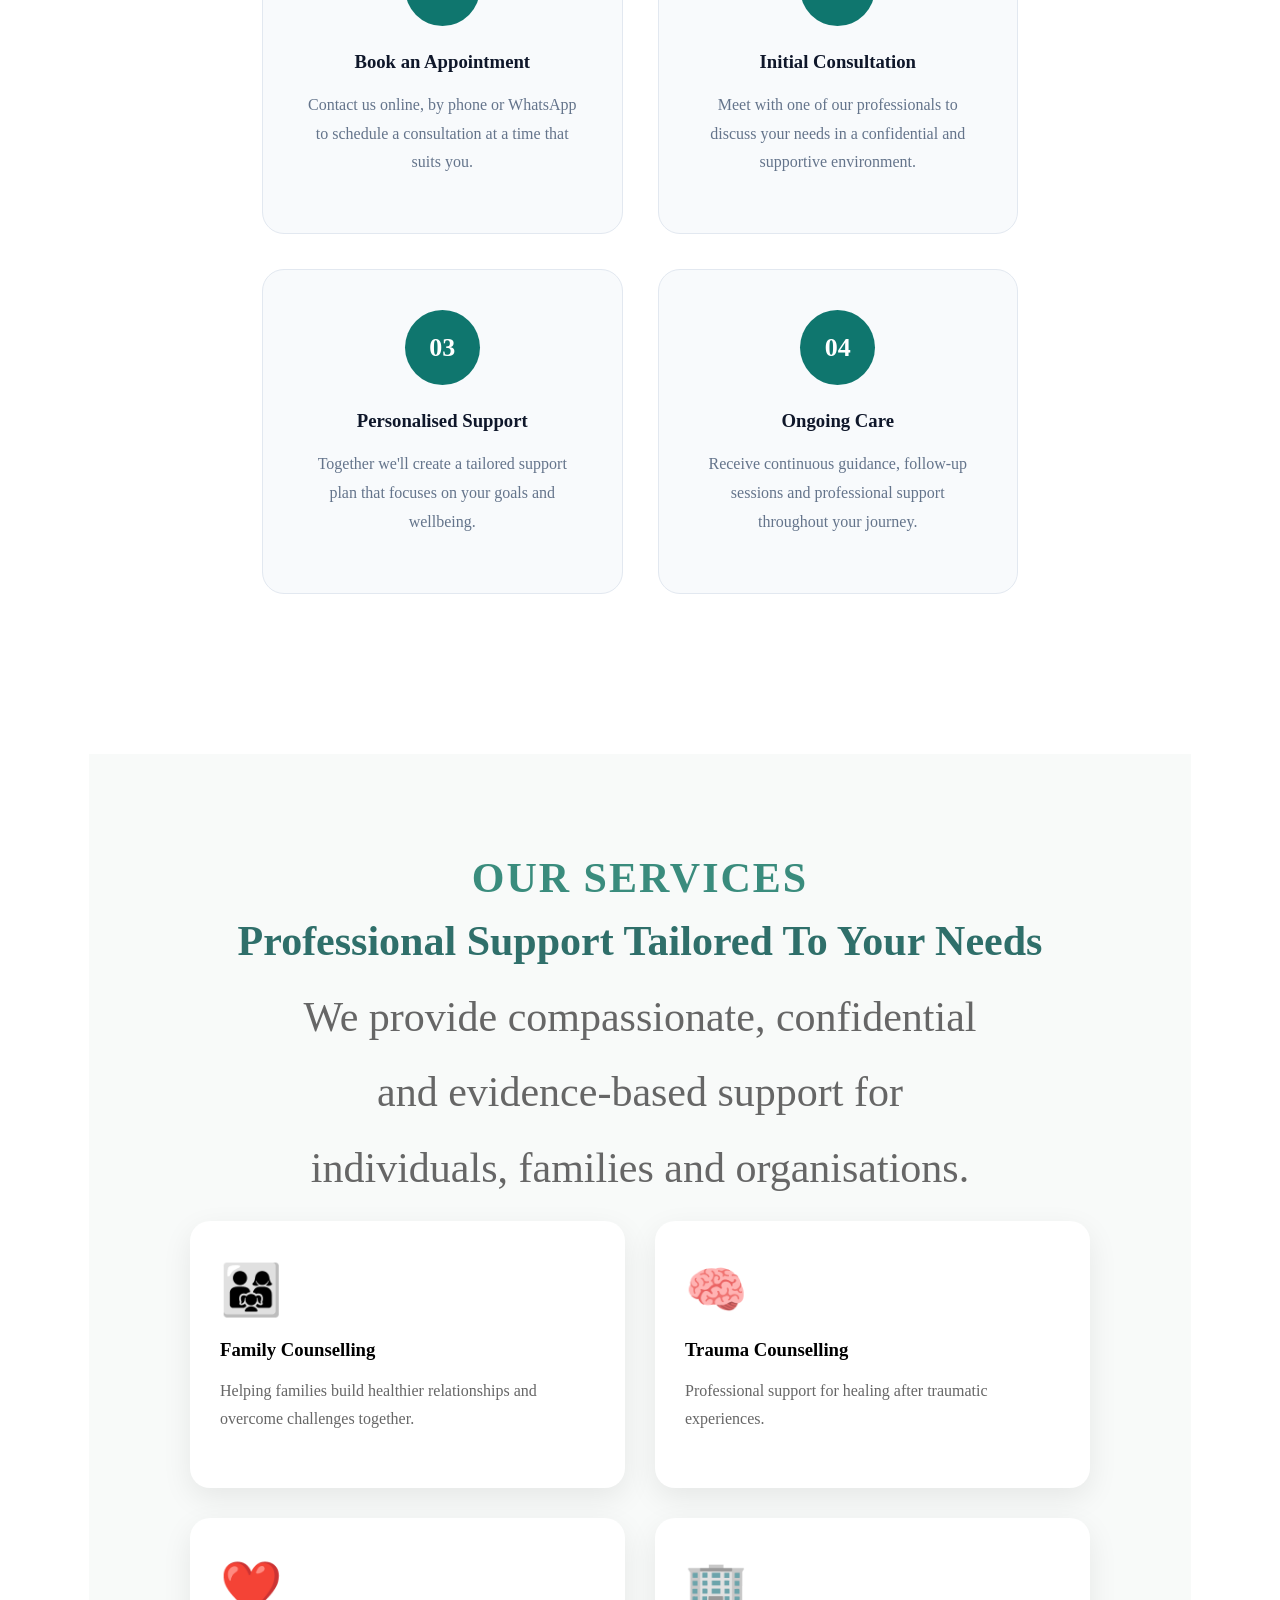
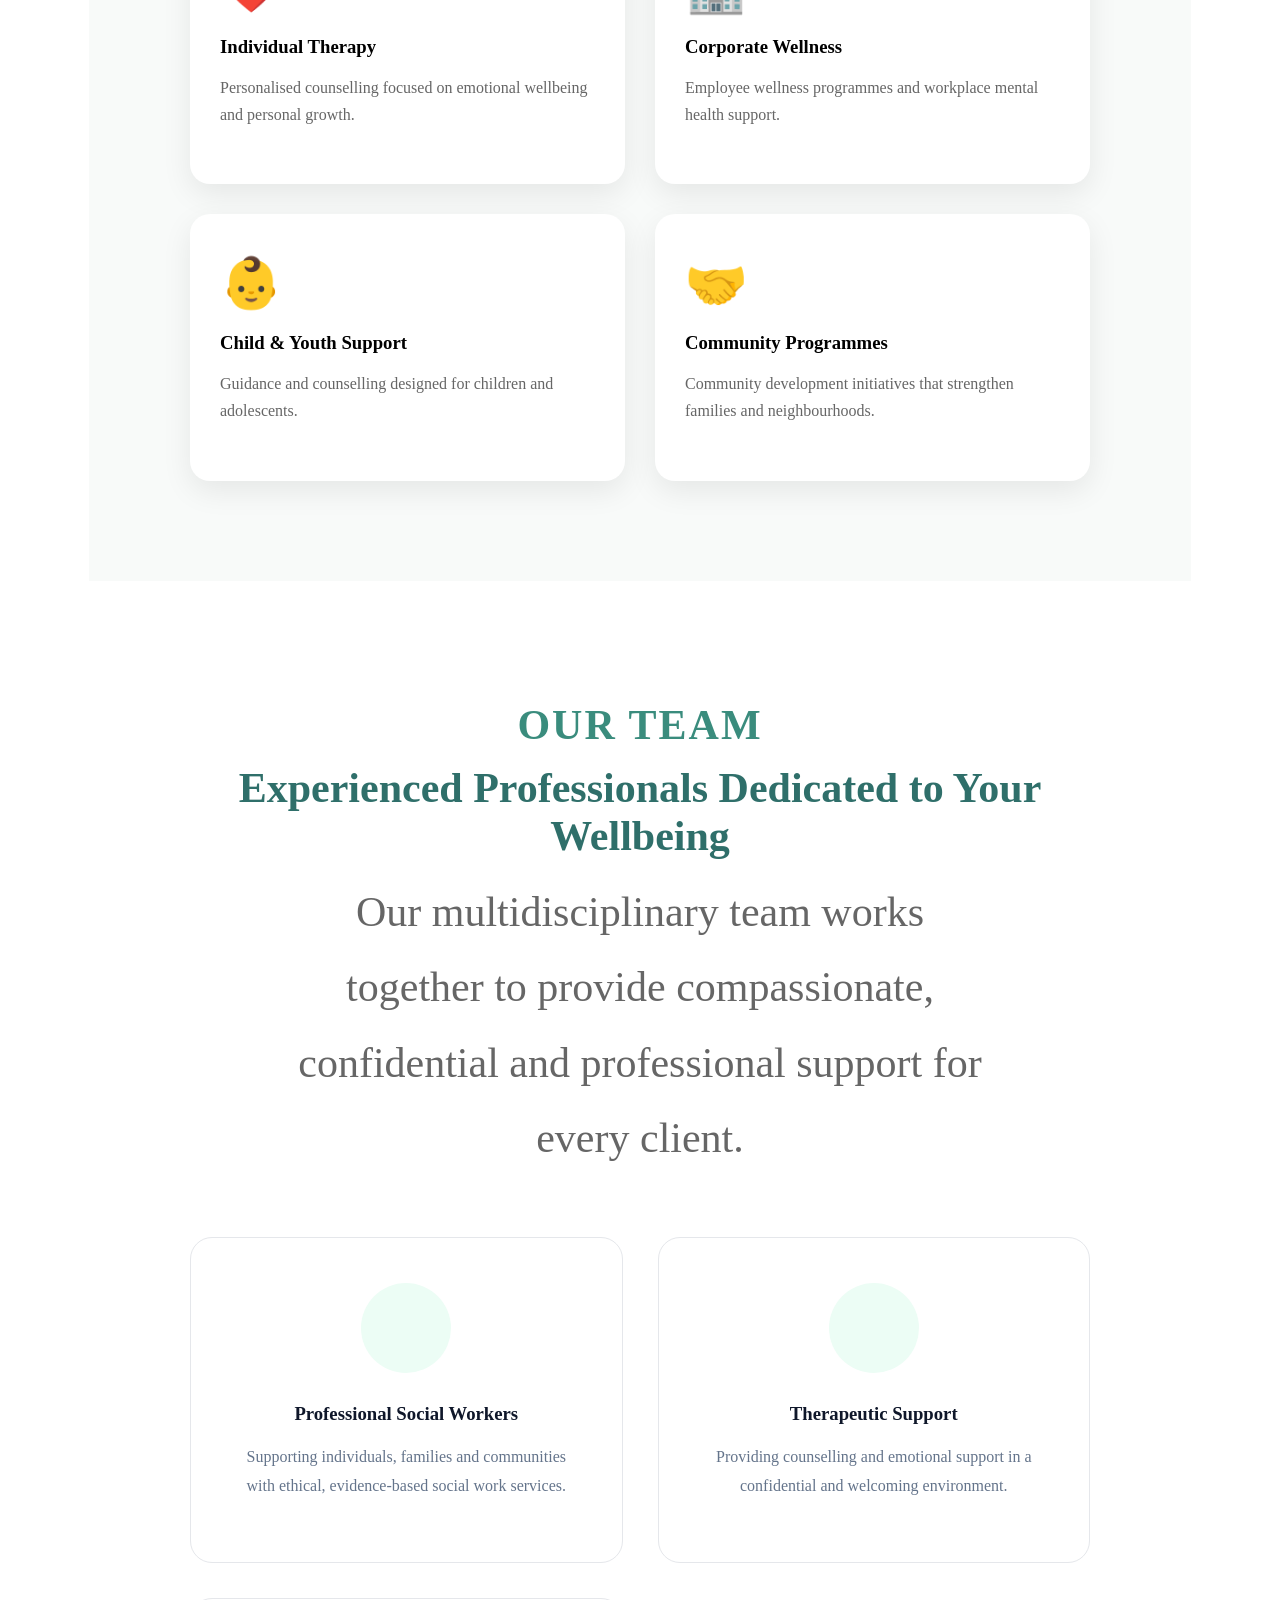
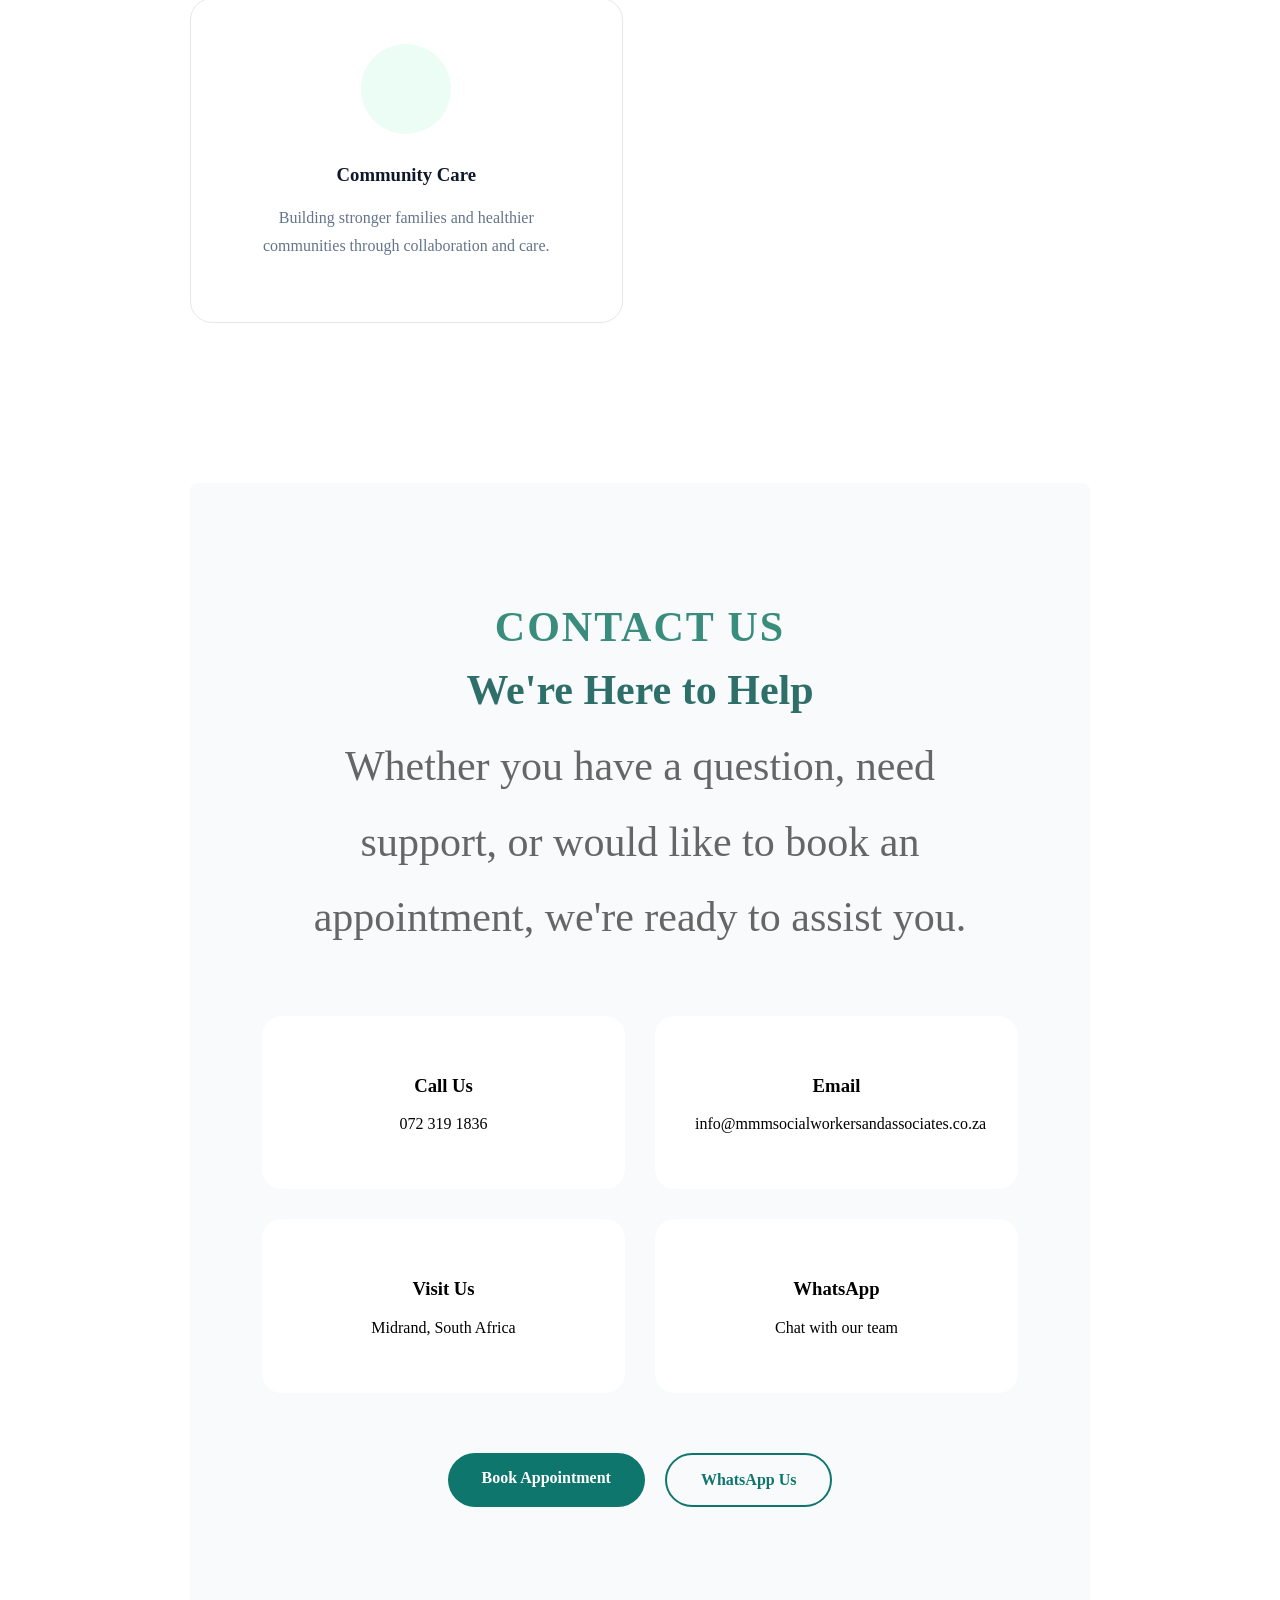
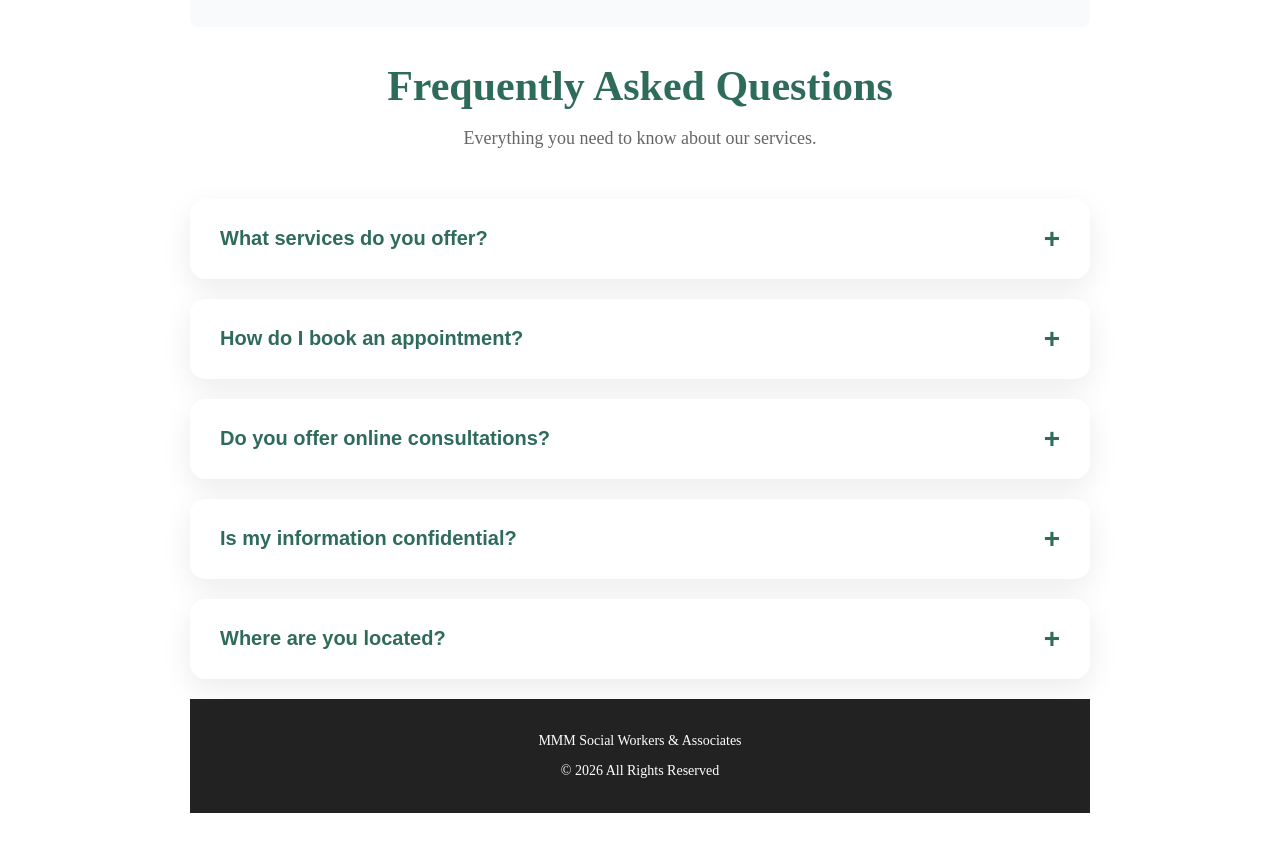
==== commit a3f3e6ad: "Implement FAQ item toggle functionality Added JavaScript to handle FAQ item toggling." ====
--- a/index.html
+++ b/index.html
@@ -557,6 +557,26 @@
   <p>MMM Social Workers & Associates</p>
   <p>© 2026 All Rights Reserved</p>
 </footer>
-
+  
+<script>
+const faqItems = document.querySelectorAll(".faq-item");
+
+faqItems.forEach(item=>{
+    const btn=item.querySelector(".faq-question");
+
+    btn.addEventListener("click",()=>{
+
+        faqItems.forEach(i=>{
+            if(i!==item){
+                i.classList.remove("active");
+            }
+        });
+
+        item.classList.toggle("active");
+
+    });
+
+});
+</script>
 </body>
 </html>
--- a/style.css
+++ b/style.css
@@ -1129,3 +1129,73 @@
 }
 
 
+.faq{
+    padding:100px 8%;
+    background:#f8faf8;
+}
+
+.section-title{
+    text-align:center;
+    font-size:42px;
+    color:#2f6b5b;
+    margin-bottom:15px;
+}
+
+.section-subtitle{
+    text-align:center;
+    color:#666;
+    margin-bottom:50px;
+    font-size:18px;
+}
+
+.faq-container{
+    max-width:900px;
+    margin:auto;
+}
+
+.faq-item{
+    background:#fff;
+    border-radius:16px;
+    margin-bottom:20px;
+    overflow:hidden;
+    box-shadow:0 10px 30px rgba(0,0,0,.08);
+    transition:.3s;
+}
+
+.faq-item:hover{
+    transform:translateY(-4px);
+}
+
+.faq-question{
+    width:100%;
+    background:white;
+    border:none;
+    padding:24px 30px;
+    display:flex;
+    justify-content:space-between;
+    align-items:center;
+    font-size:20px;
+    font-weight:600;
+    cursor:pointer;
+    color:#2f6b5b;
+}
+
+.faq-question span{
+    font-size:28px;
+    transition:.3s;
+}
+
+.faq-answer{
+    display:none;
+    padding:0 30px 25px;
+    color:#555;
+    line-height:1.8;
+}
+
+.faq-item.active .faq-answer{
+    display:block;
+}
+
+.faq-item.active span{
+    transform:rotate(45deg);
+}
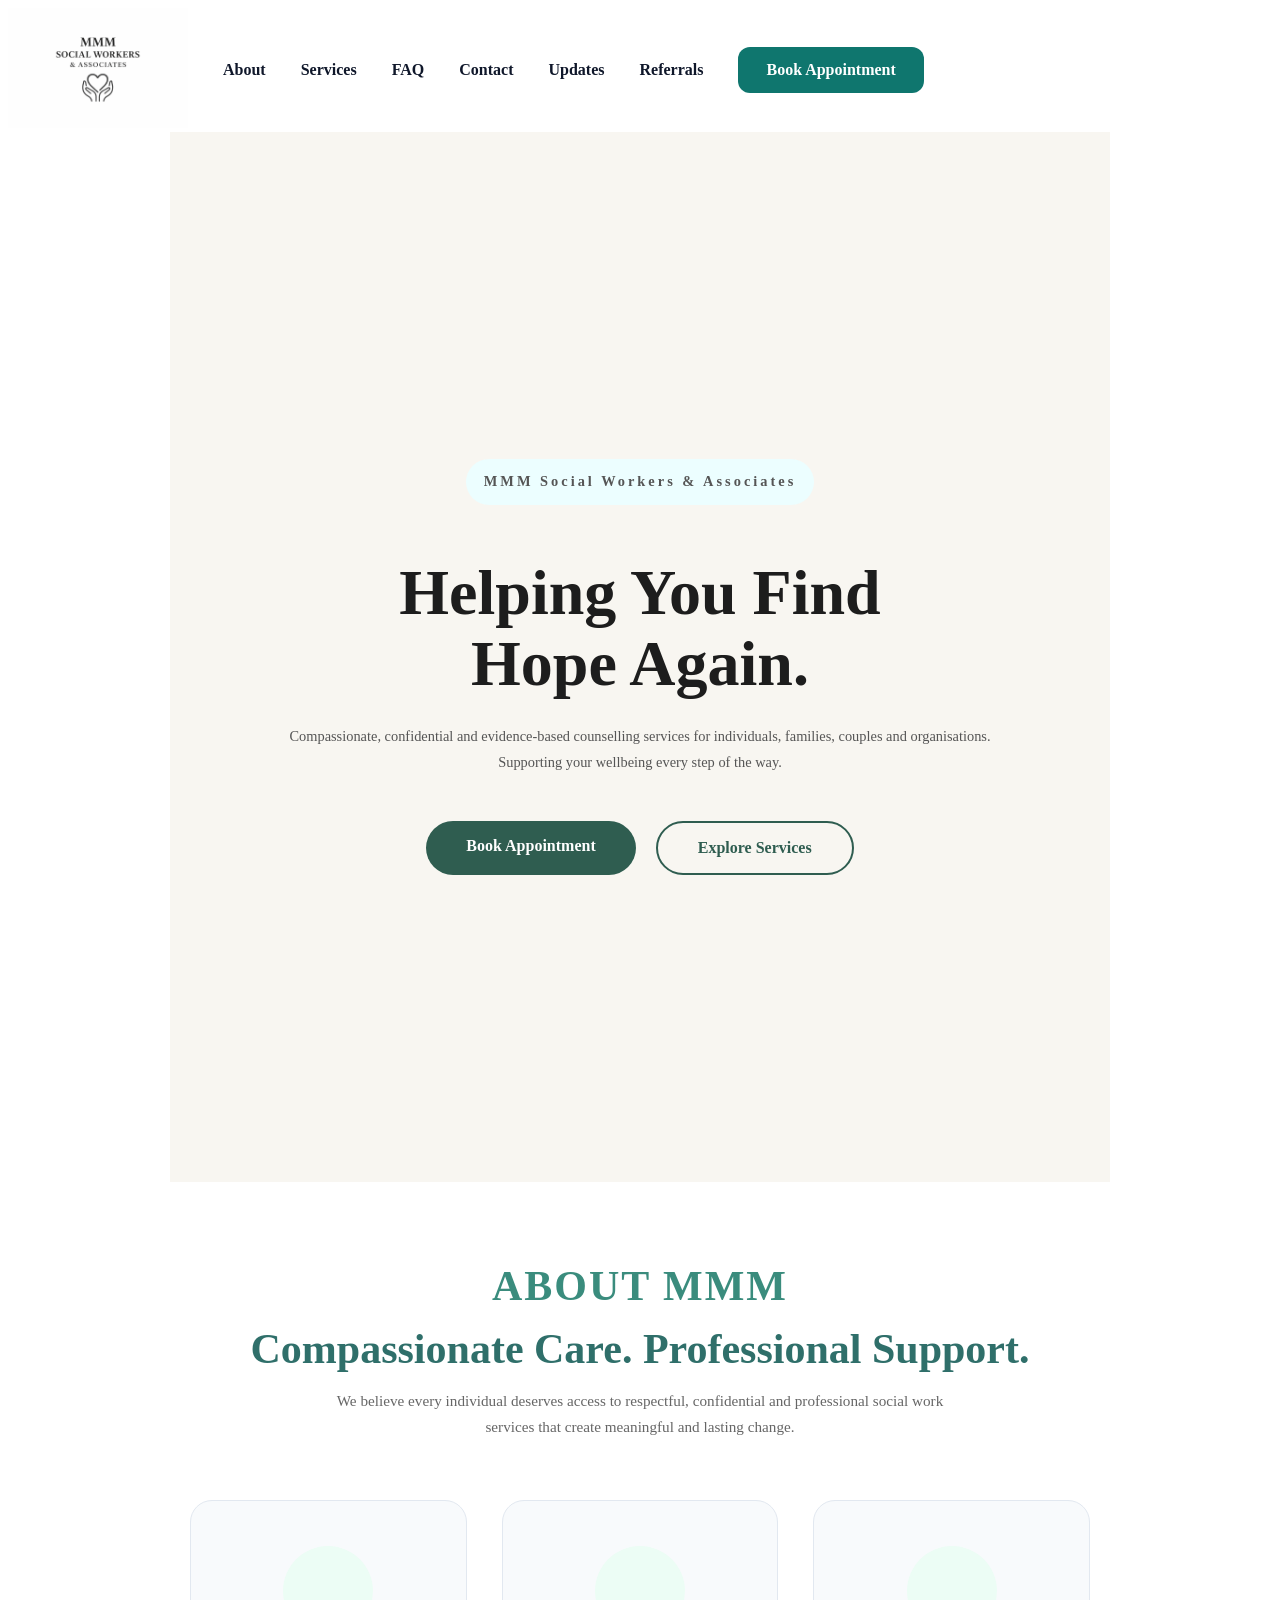
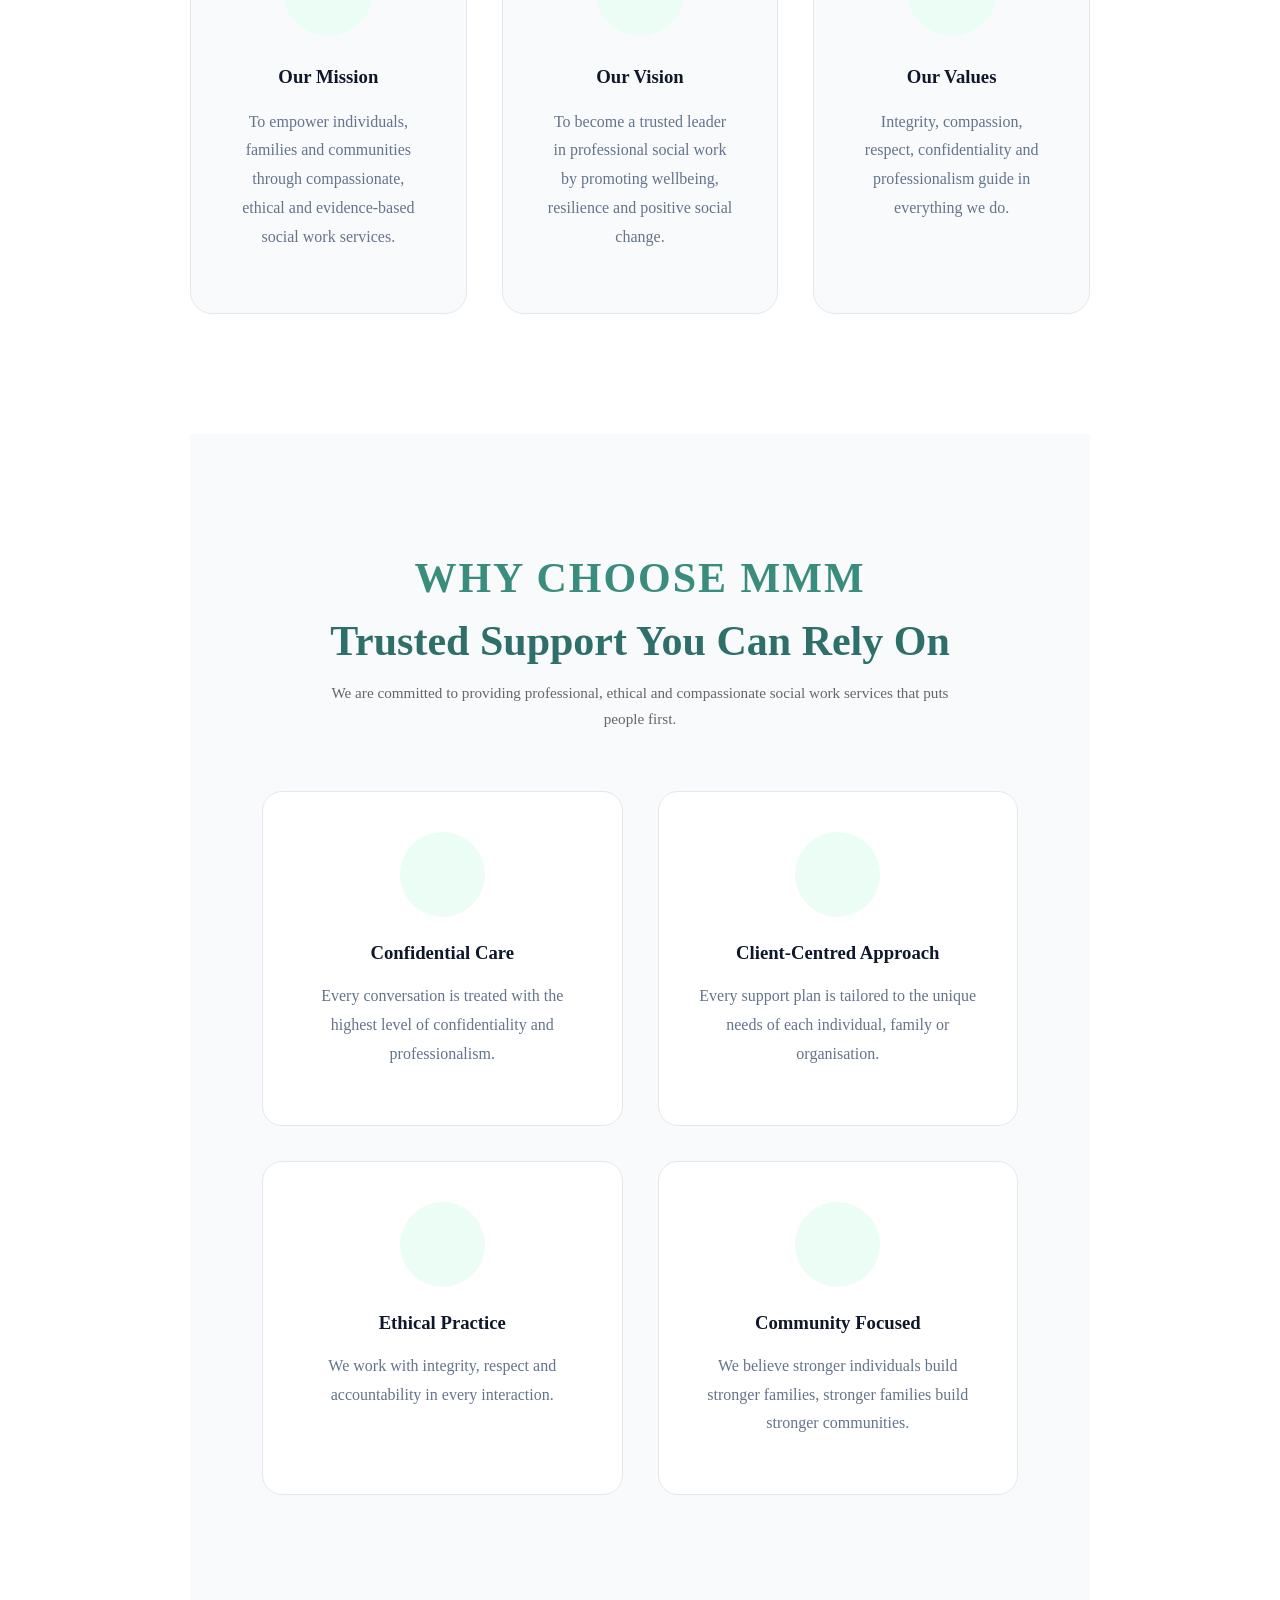
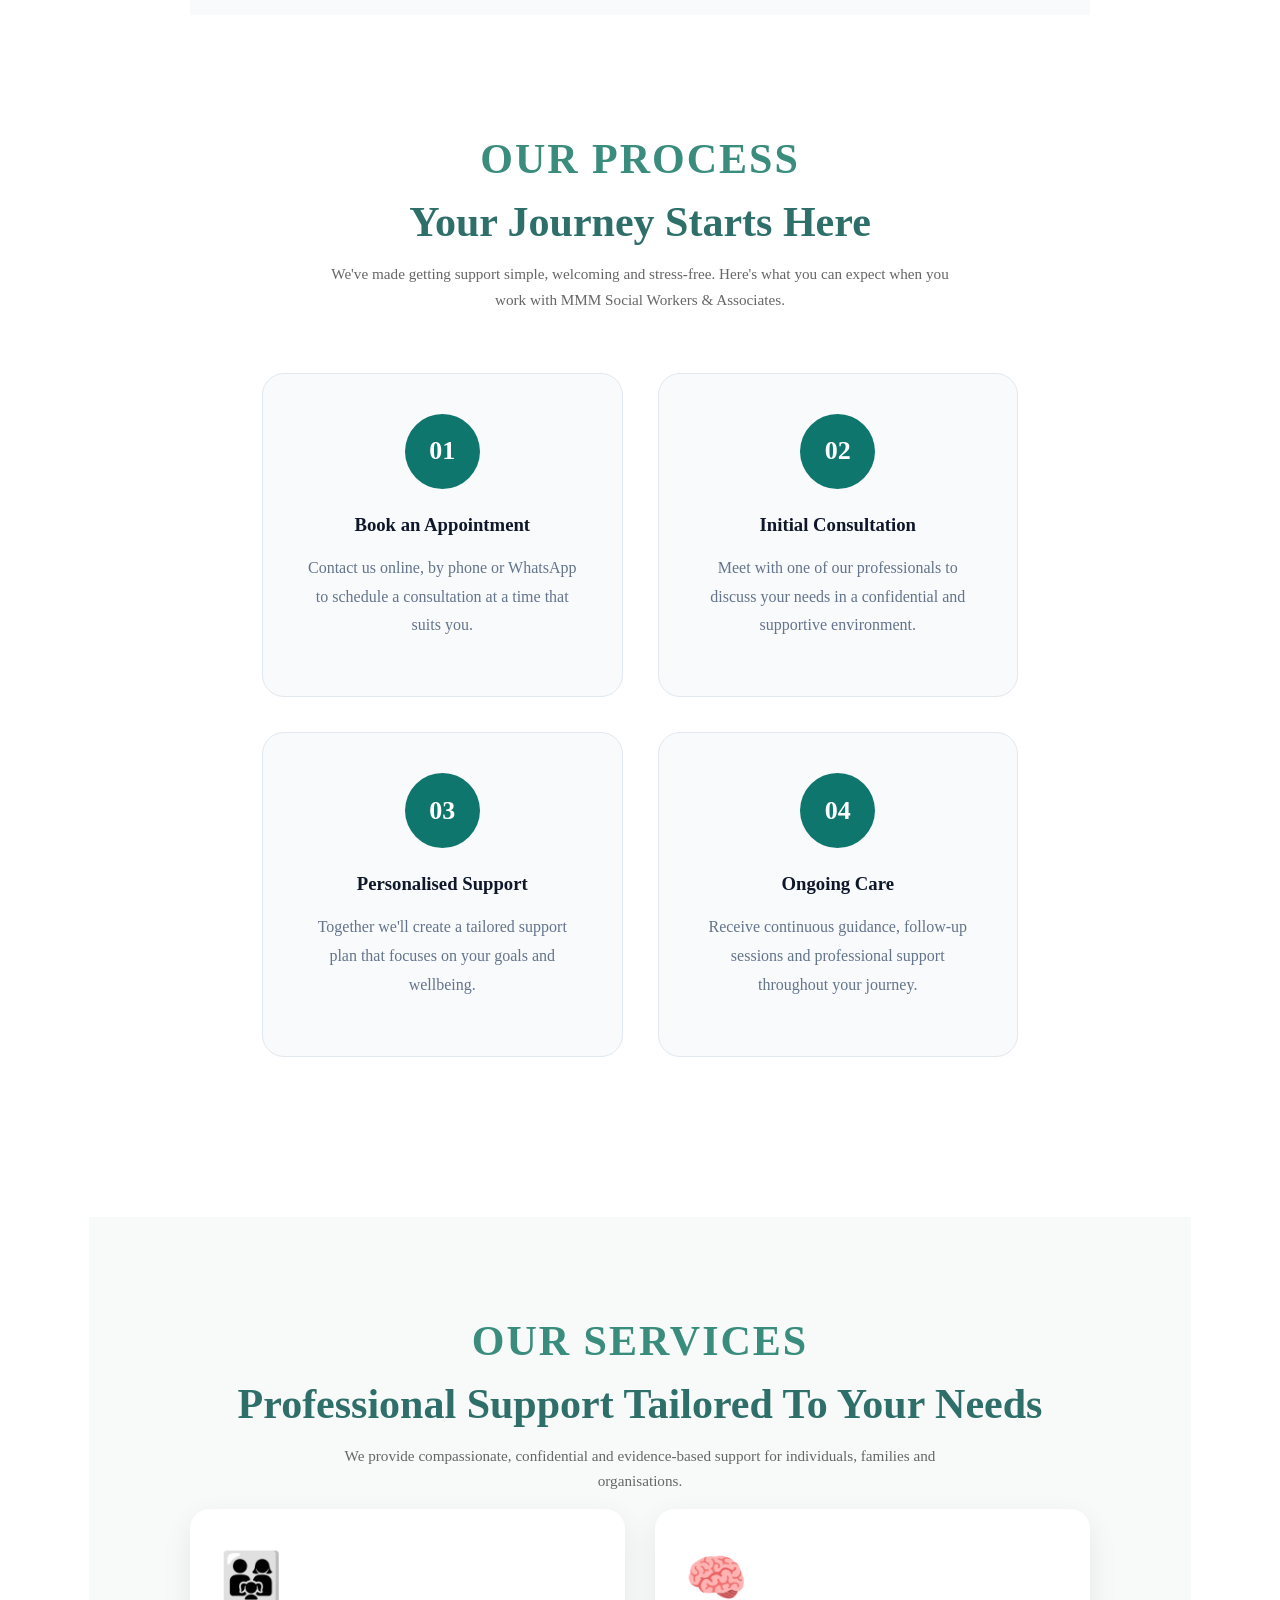
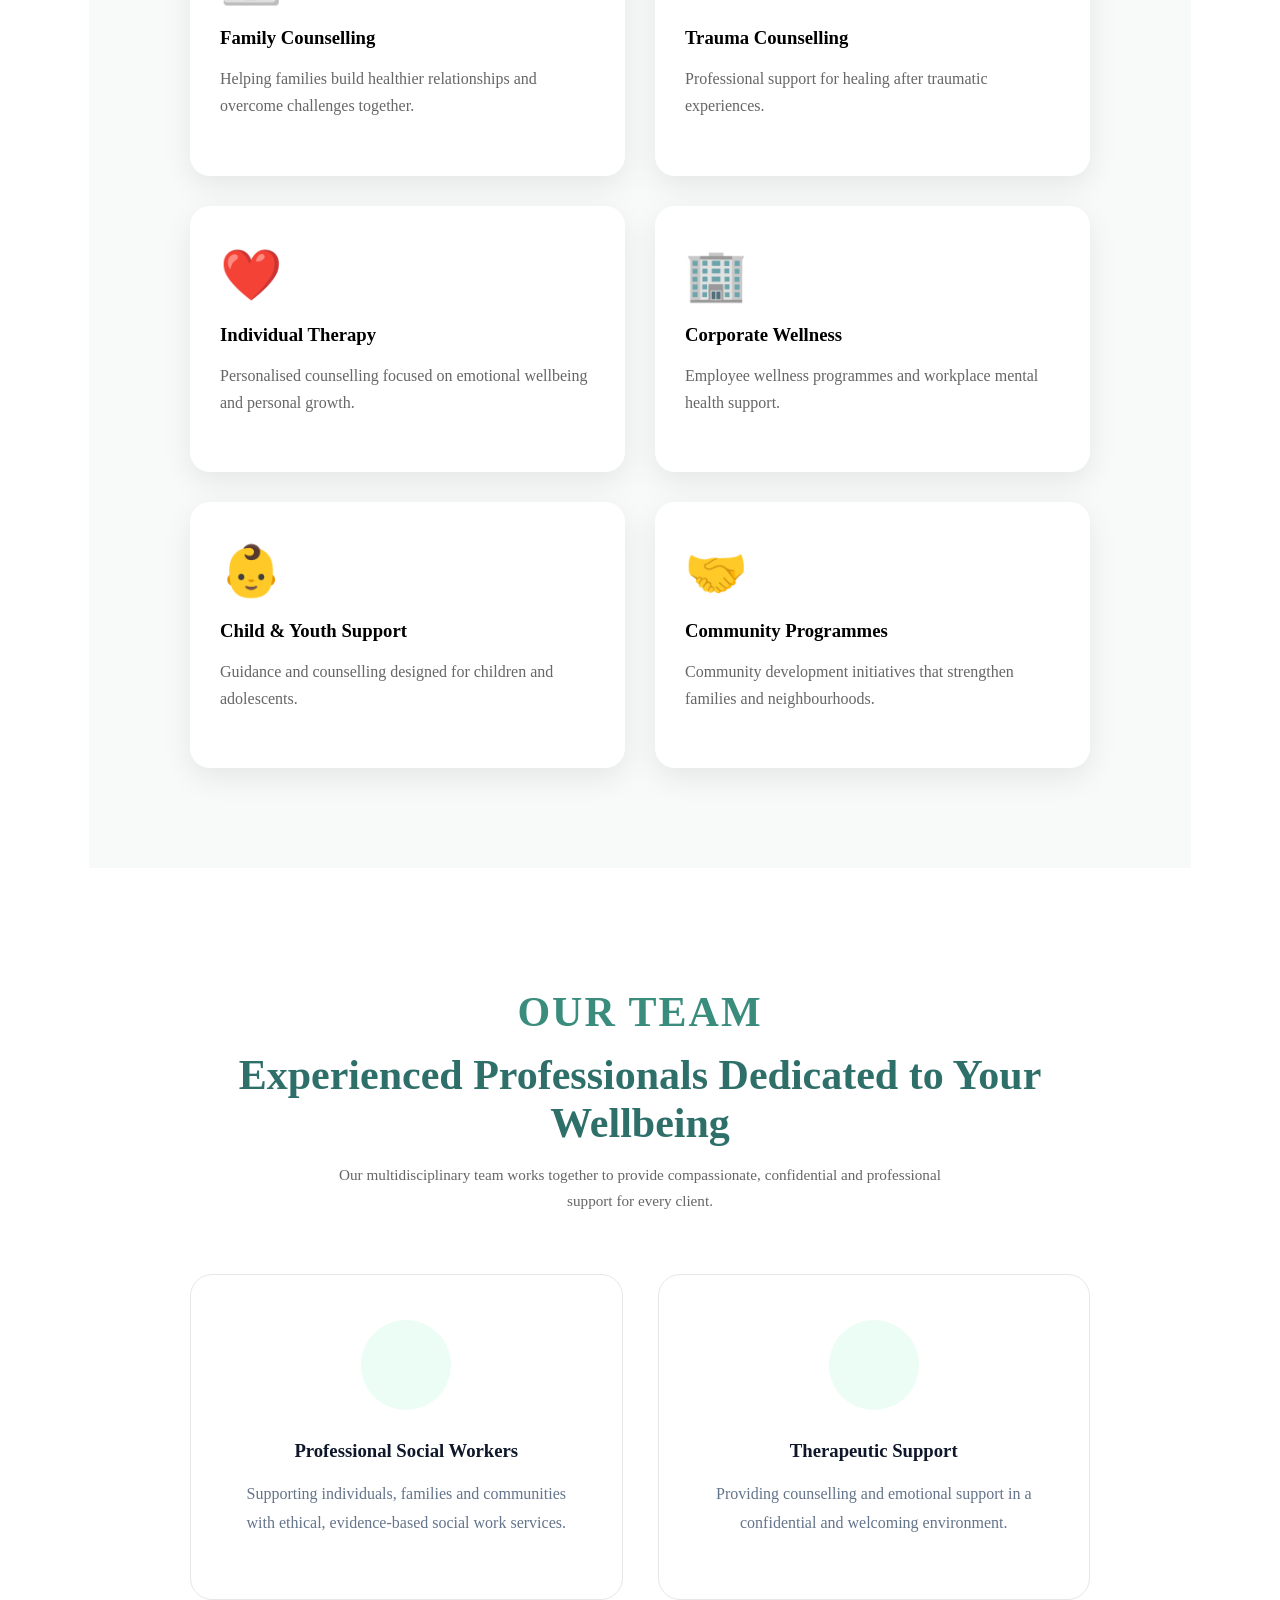
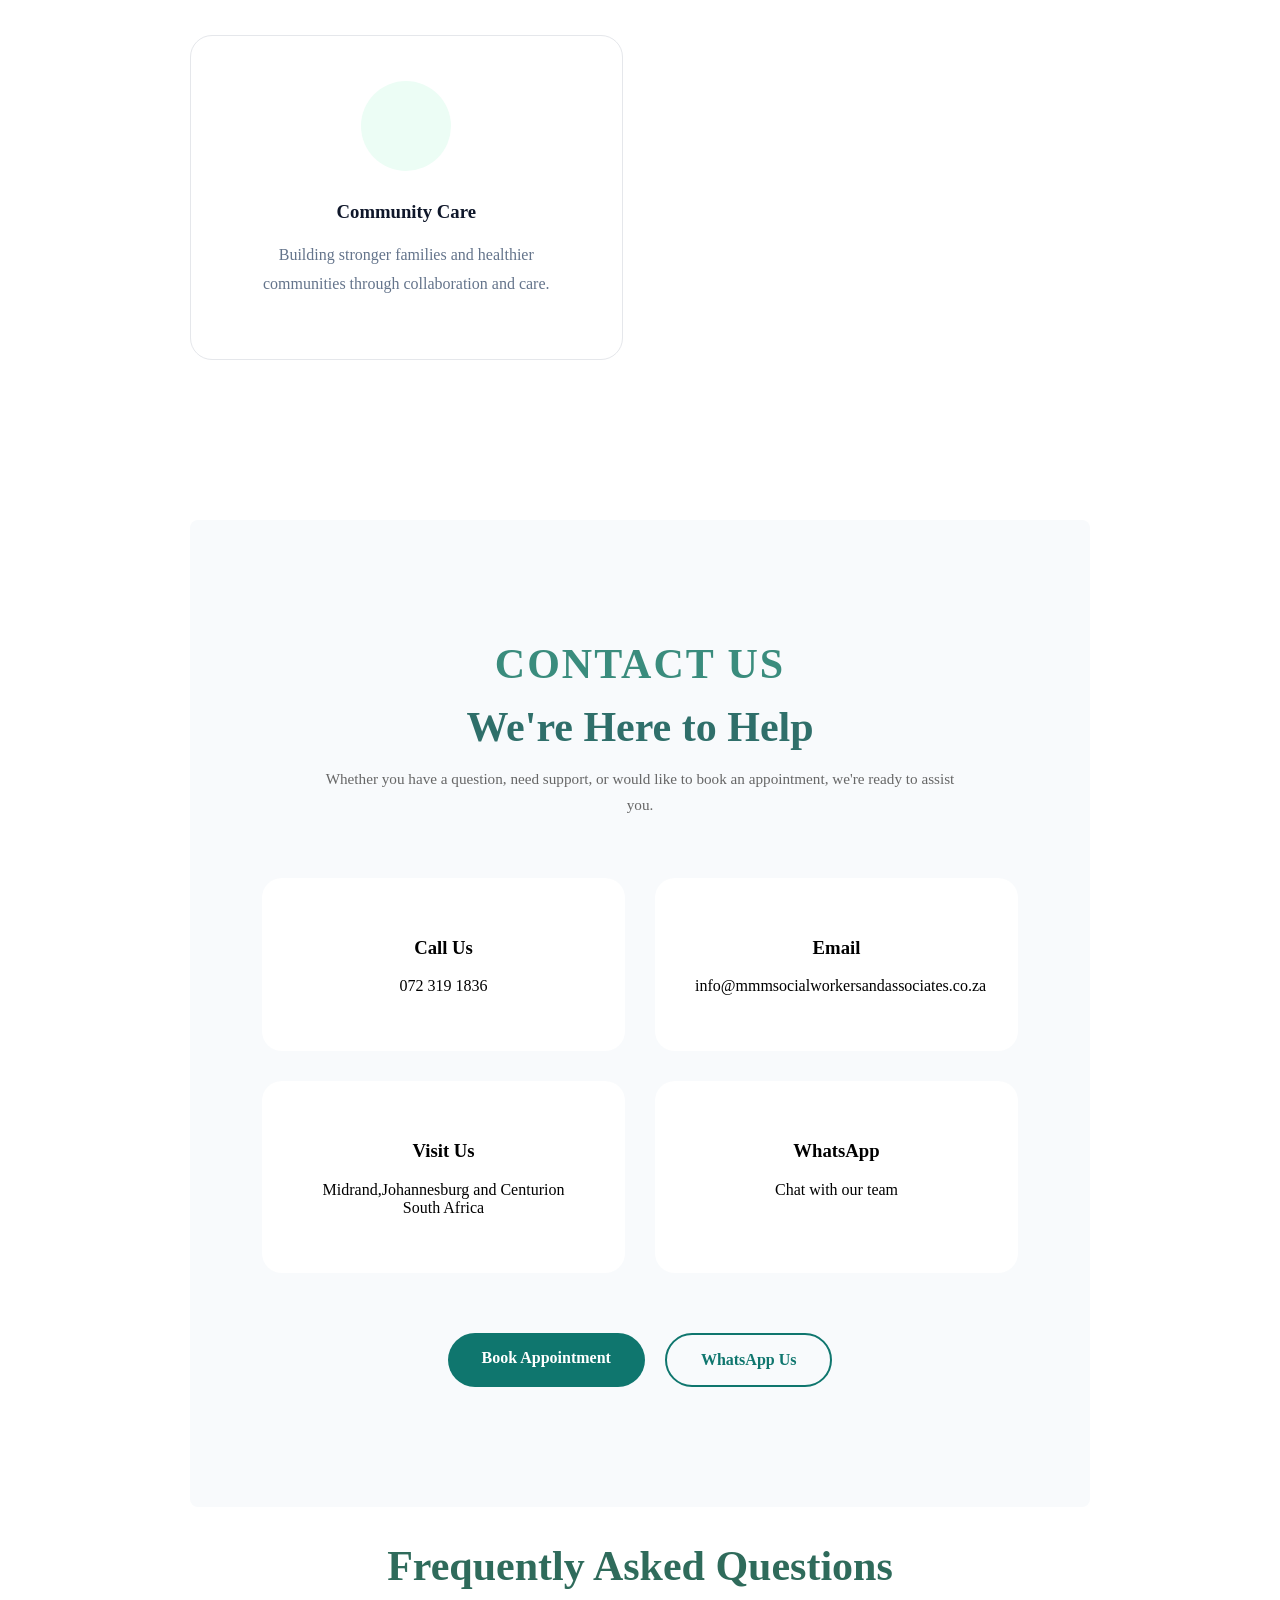
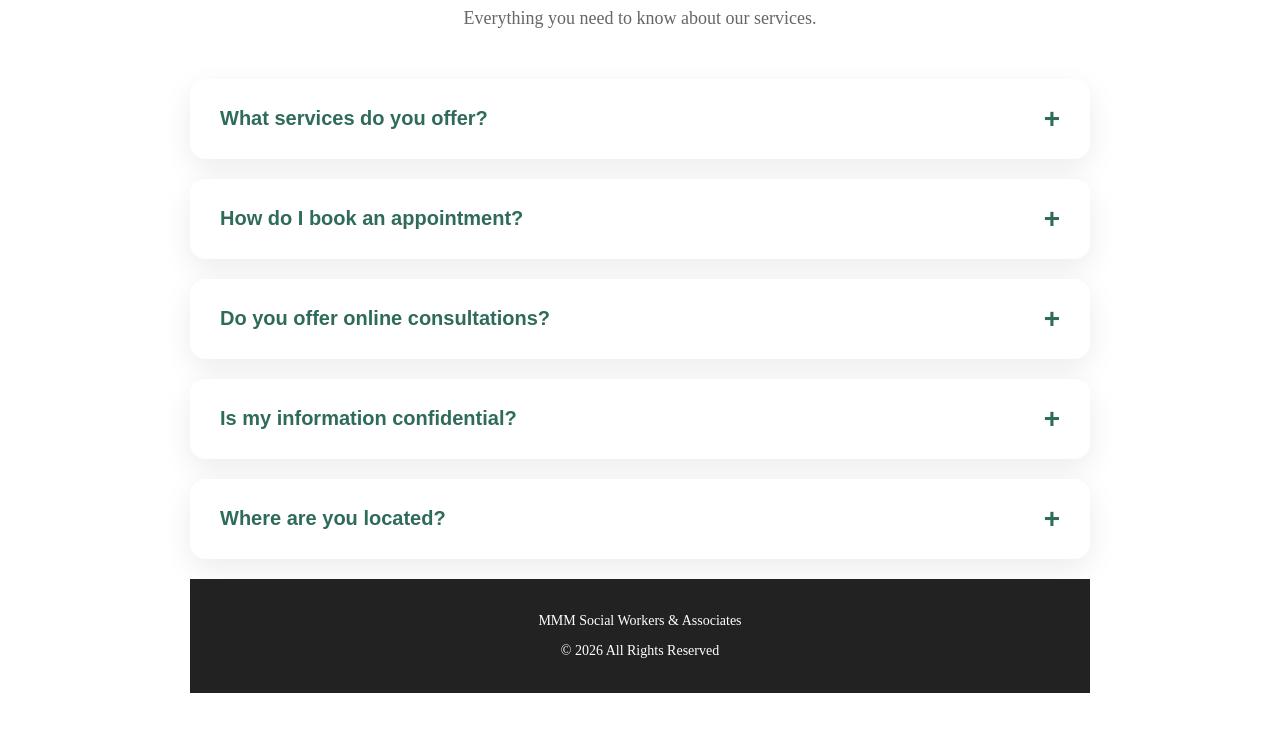
==== commit e30ec46c: "Update index.html" ====
--- a/index.html
+++ b/index.html
@@ -450,7 +450,7 @@
 
             <h3>Visit Us</h3>
 
-            <p>Midrand, South Africa</p>
+            <p>Midrand,Johannesburg and Centurion South Africa</p>
 
         </div>
 
@@ -547,7 +547,7 @@
 
 <div class="faq-answer">
 <p>
-We are based in Midrand, South Africa and also provide selected online services.
+We are based in Midrand,Johannesburg,Centurion and surrounding areas around Gauteng and also provide selected online services.
 </p>
 </div>
 </div>
--- a/style.css
+++ b/style.css
@@ -366,15 +366,17 @@
 
 .hero p{
 
-    font-size:20px;
-
-    color:#475569;
+    font-size: 0.9rem;
+
+    color:#555;
 
     line-height:1.8;
 
-    max-width:700px;
-
-    margin:auto;
+    max-width:720px;
+
+    margin:20px auto 0;
+
+    text-align: center;
 
 }
 
@@ -581,7 +583,7 @@
 }
 
 .about-text p{
-    line-height:1.9;
+    line-height:0.9;
 }
 
 
@@ -658,12 +660,12 @@
 }
 
 .section-title p{
-    max-width:700px;
+    max-width:650px;
     margin:auto;
     color:#666;
-    line-height:1.8;
-}
-
+    font-size:0.95rem;
+    line-height:1.7;
+}
 .service-grid{
     display:grid;
     grid-template-columns:repeat(auto-fit,minmax(300px,1fr));
@@ -794,7 +796,7 @@
 
 .about{
 
-    padding:120px 8%;
+    padding:80px 8%;
 
     background:#ffffff;
 
@@ -804,7 +806,7 @@
 
     display:grid;
 
-    grid-template-columns:repeat(auto-fit,minmax(300px,1fr));
+    grid-template-columns:repeat(auto-fit,minmax(150px,1fr));
 
     gap:35px;
 
@@ -1199,3 +1201,136 @@
 .faq-item.active span{
     transform:rotate(45deg);
 }
+
+
+.page-tag{
+
+    display:inline-block;
+
+    background:#ECFDF5;
+
+    color:#0F766E;
+
+    padding:8px 18px;
+
+    border-radius:50px;
+
+    font-weight:600;
+
+    margin-bottom:20px;
+
+}
+
+.content-box h1{
+
+    font-size:48px;
+
+    margin-bottom:20px;
+
+    color:#0F172A;
+
+}
+
+.intro{
+
+    font-size:17px;
+
+    color:#64748B;
+
+    margin-bottom:50px;
+
+}
+
+.referral-grid{
+
+    display:grid;
+
+    grid-template-columns:repeat(auto-fit,minmax(250px,1fr));
+
+    gap:25px;
+
+    margin-bottom:60px;
+
+}
+
+.referral-card{
+
+    background:#F8FAFC;
+
+    padding:30px;
+
+    border-radius:18px;
+
+    transition:.3s;
+
+    border:1px solid #E2E8F0;
+
+}
+
+.referral-card:hover{
+
+    transform:translateY(-8px);
+
+    box-shadow:0 15px 30px rgba(0,0,0,.08);
+
+}
+
+.steps{
+
+    background:#F8FAFC;
+
+    padding:35px;
+
+    border-radius:20px;
+
+    margin-bottom:40px;
+
+}
+
+.step{
+
+    margin:18px 0;
+
+    font-size:17px;
+
+}
+
+/* ==========================
+   UPDATES PAGE
+========================== */
+
+.page-content{
+    max-width: 900px;
+    margin: 80px auto;
+    padding: 0 20px;
+}
+
+.page-content h1{
+    font-size: 2.8rem;
+    color: #0f172a;
+    margin-bottom: 20px;
+}
+
+.page-content h2{
+    font-size: 1.8rem;
+    color: #0F766E;
+    margin-top: 40px;
+    margin-bottom: 15px;
+}
+
+.page-content p{
+    font-size: 1rem;
+    color: #555;
+    line-height: 1.8;
+    margin-bottom: 25px;
+}
+
+.page-content .services{
+    margin-left: 20px;
+}
+
+.page-content .services li{
+    font-size: 1rem;
+    margin-bottom: 12px;
+    color: #475569;
+}
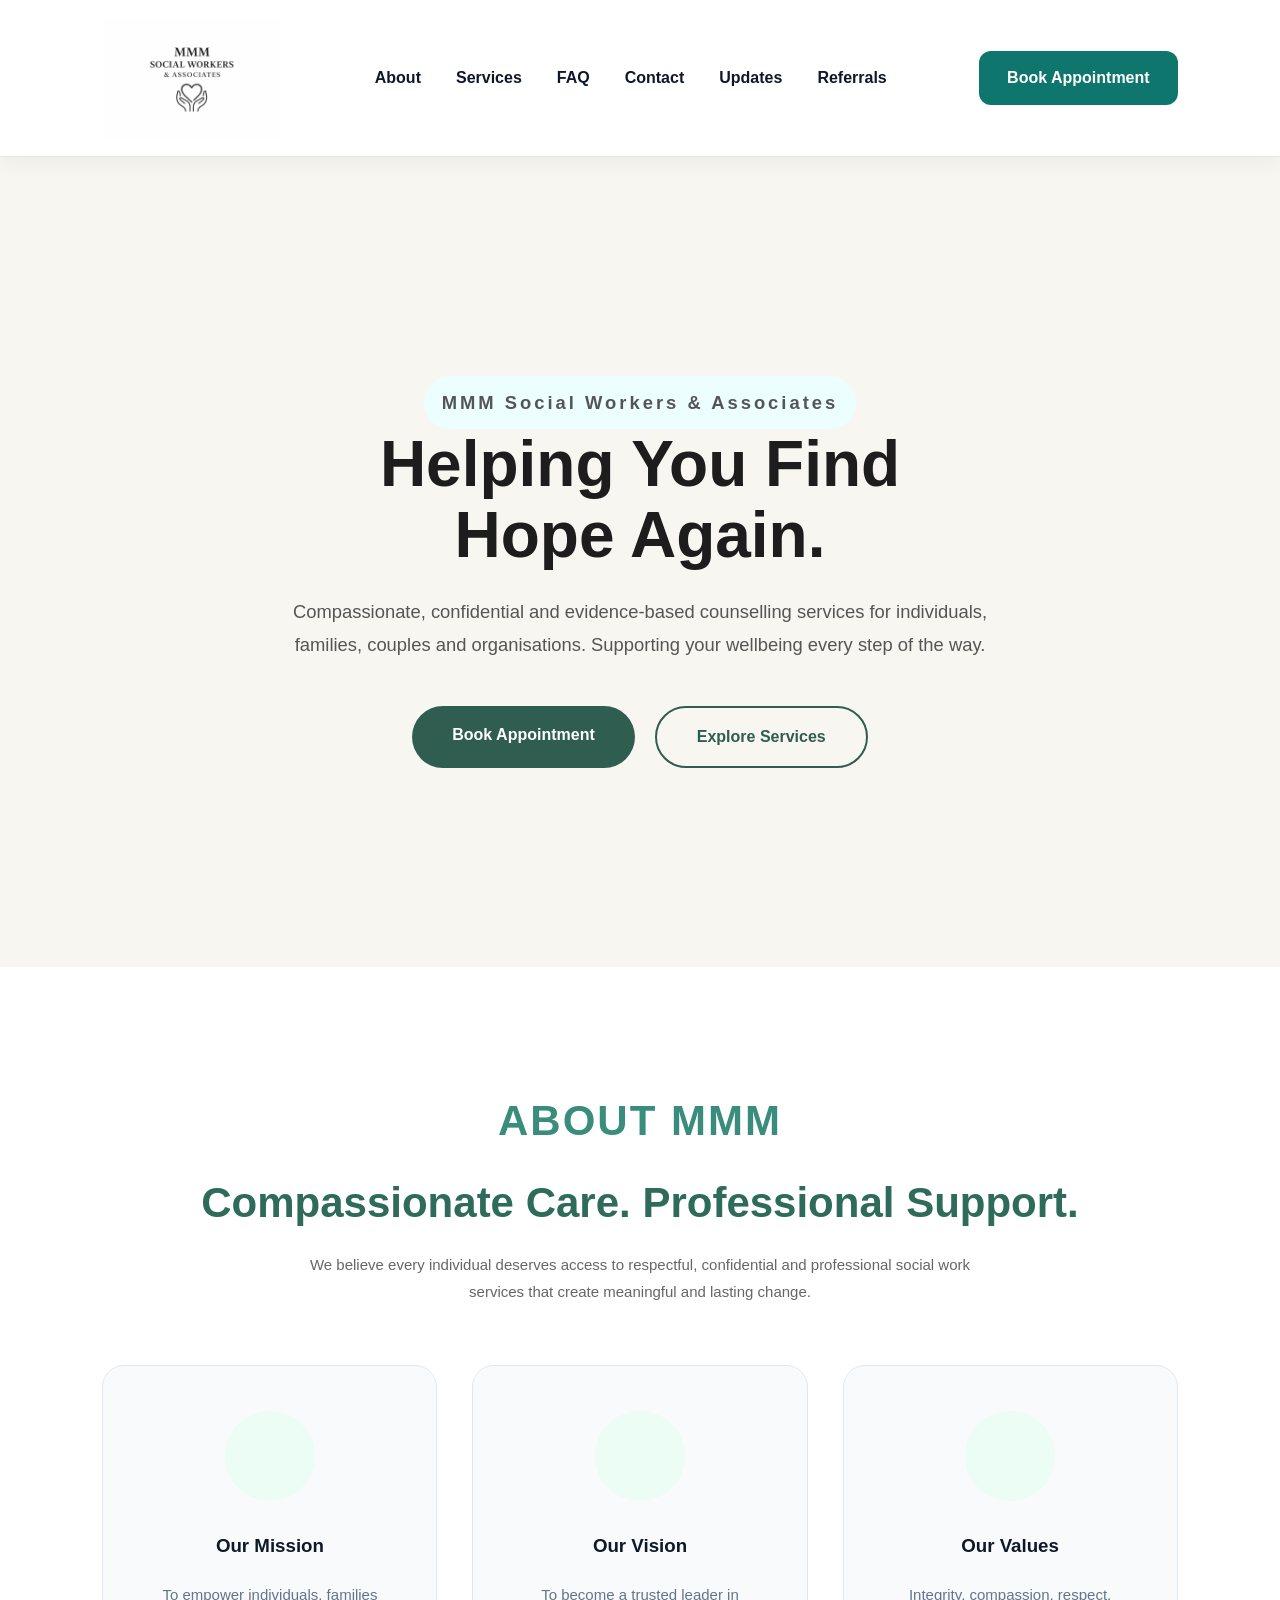
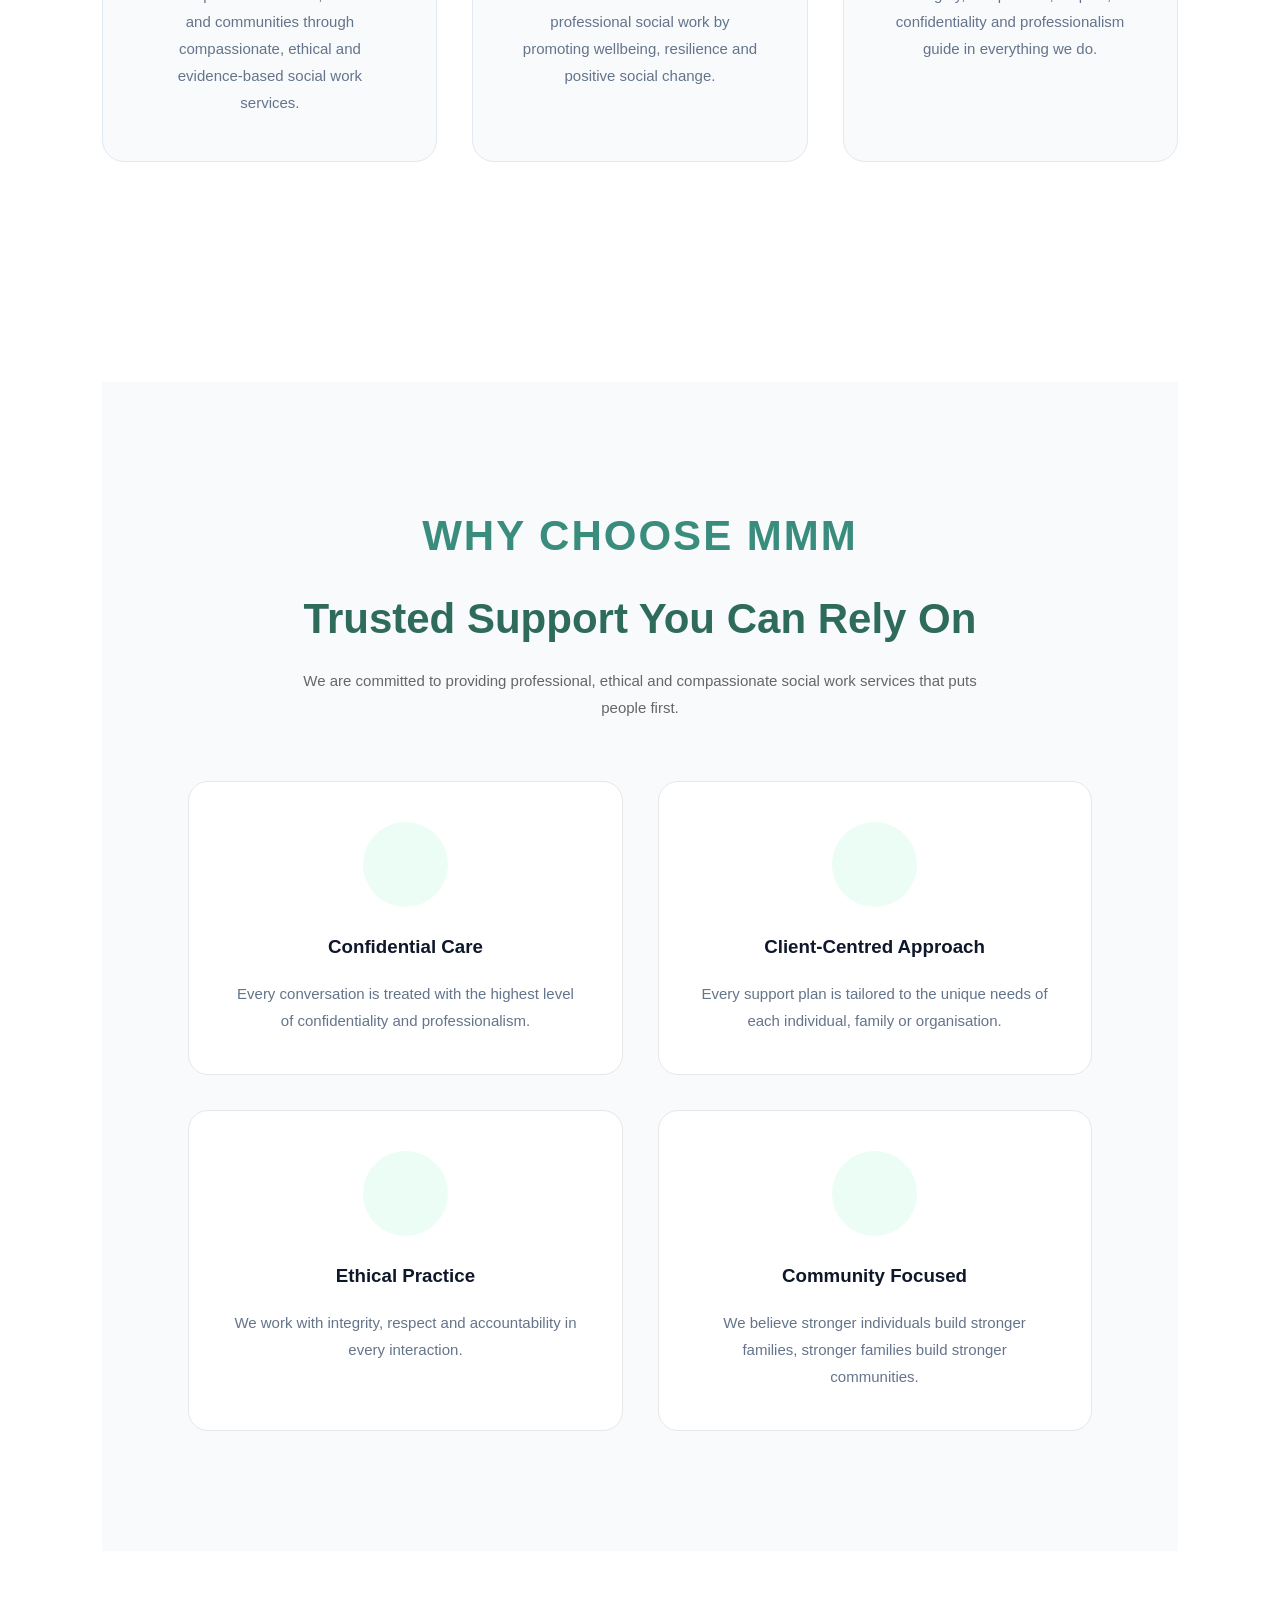
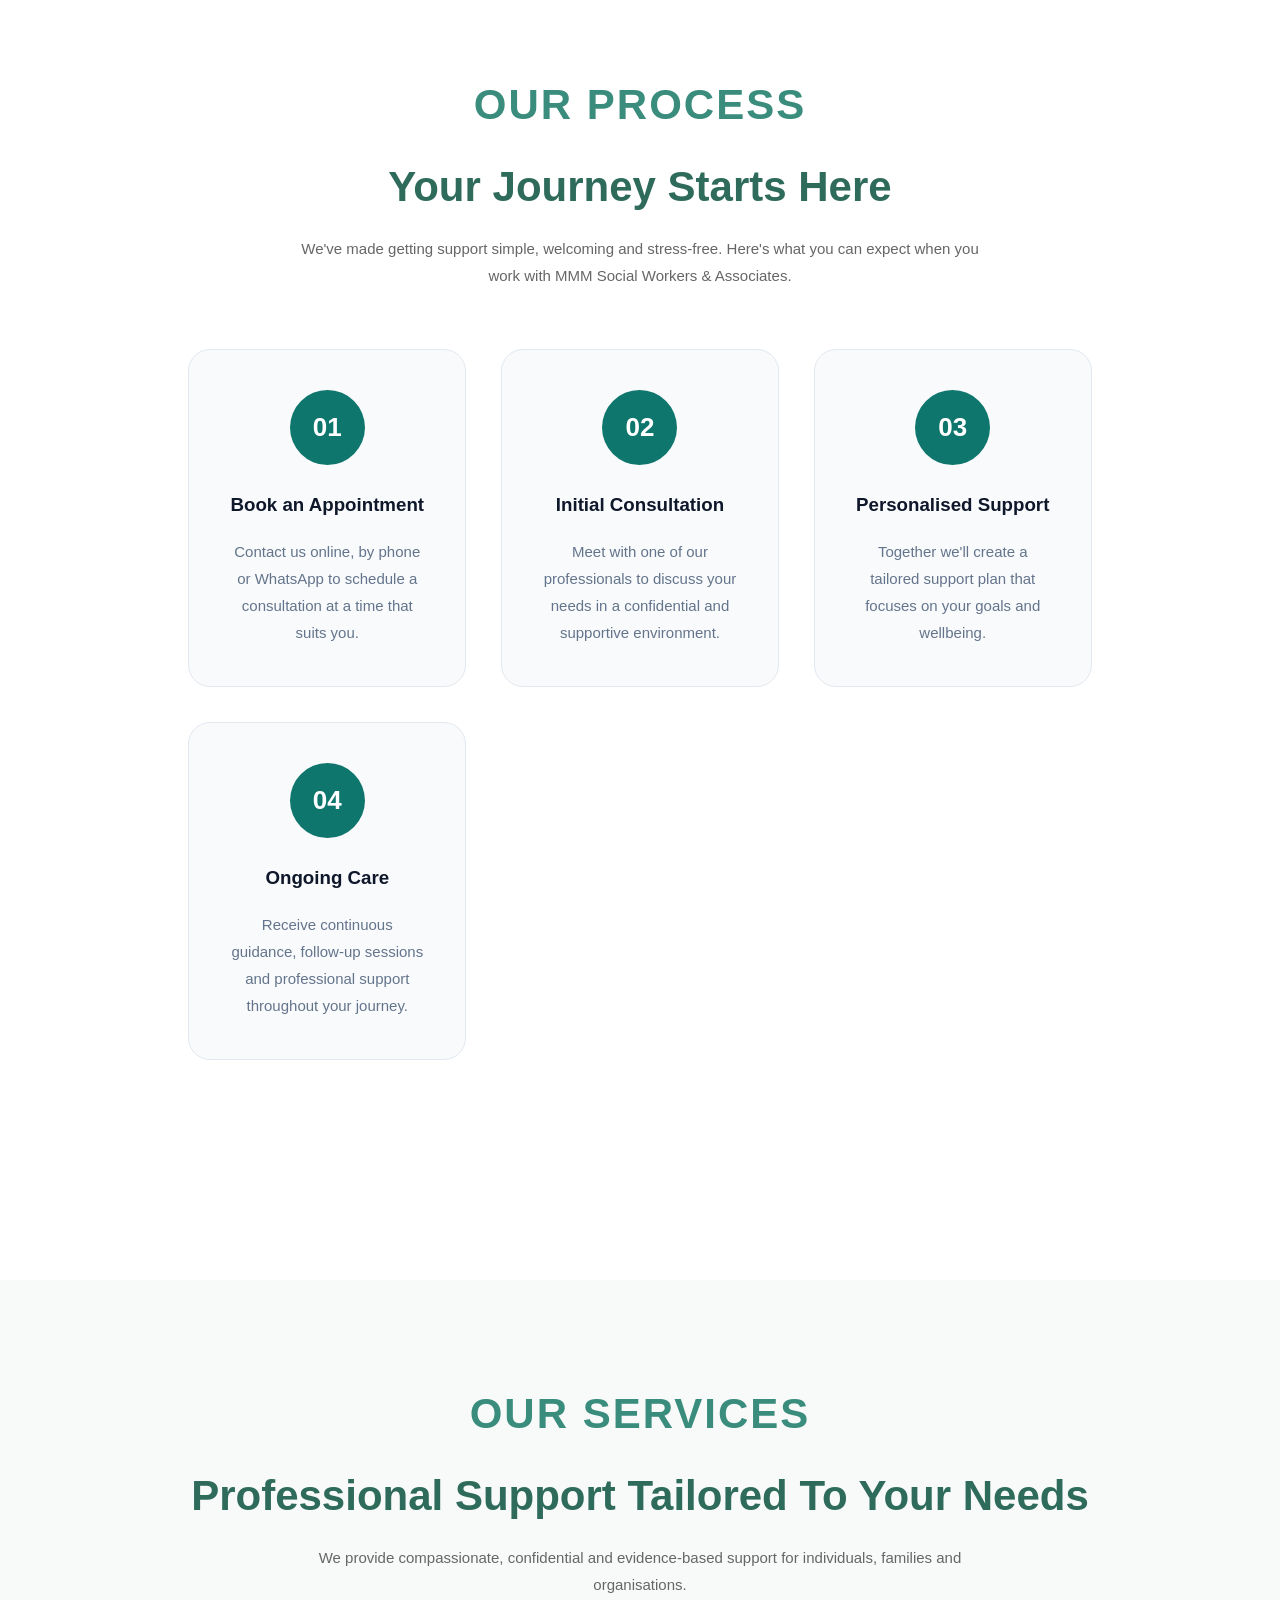
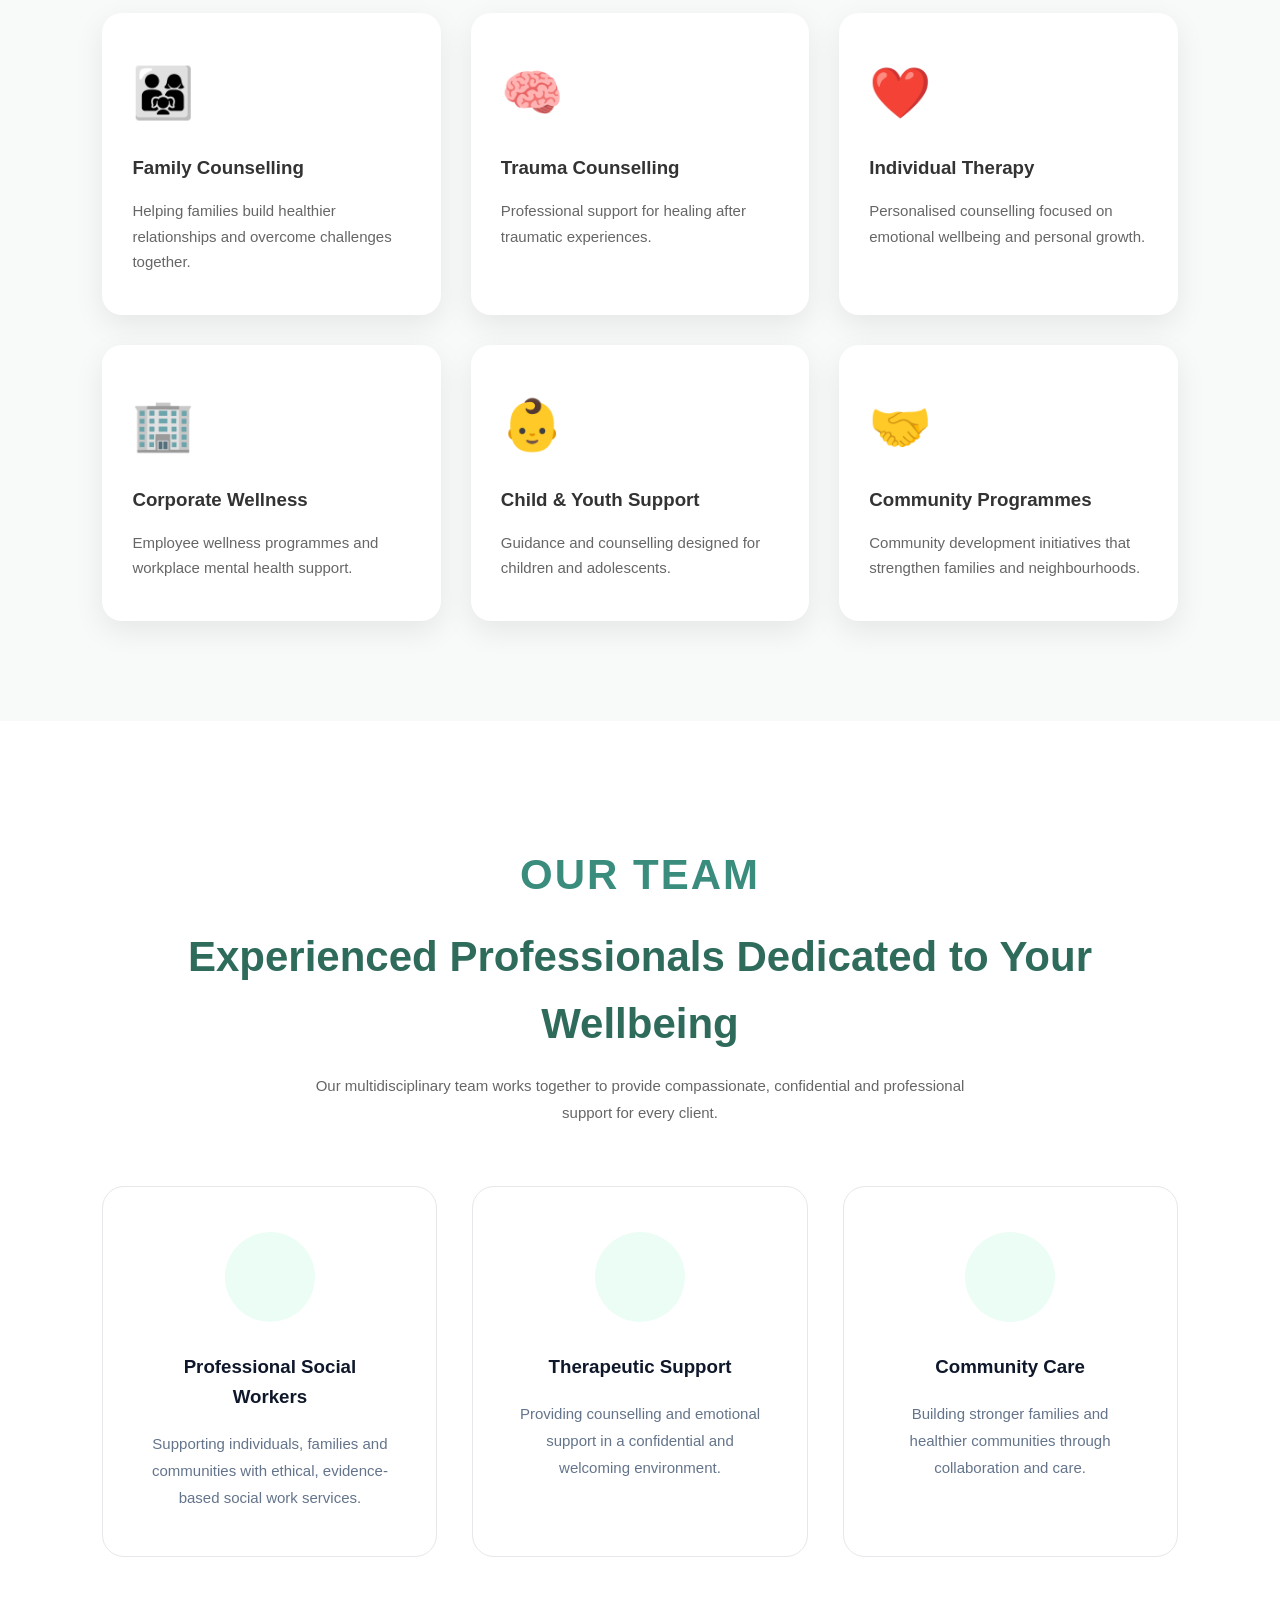
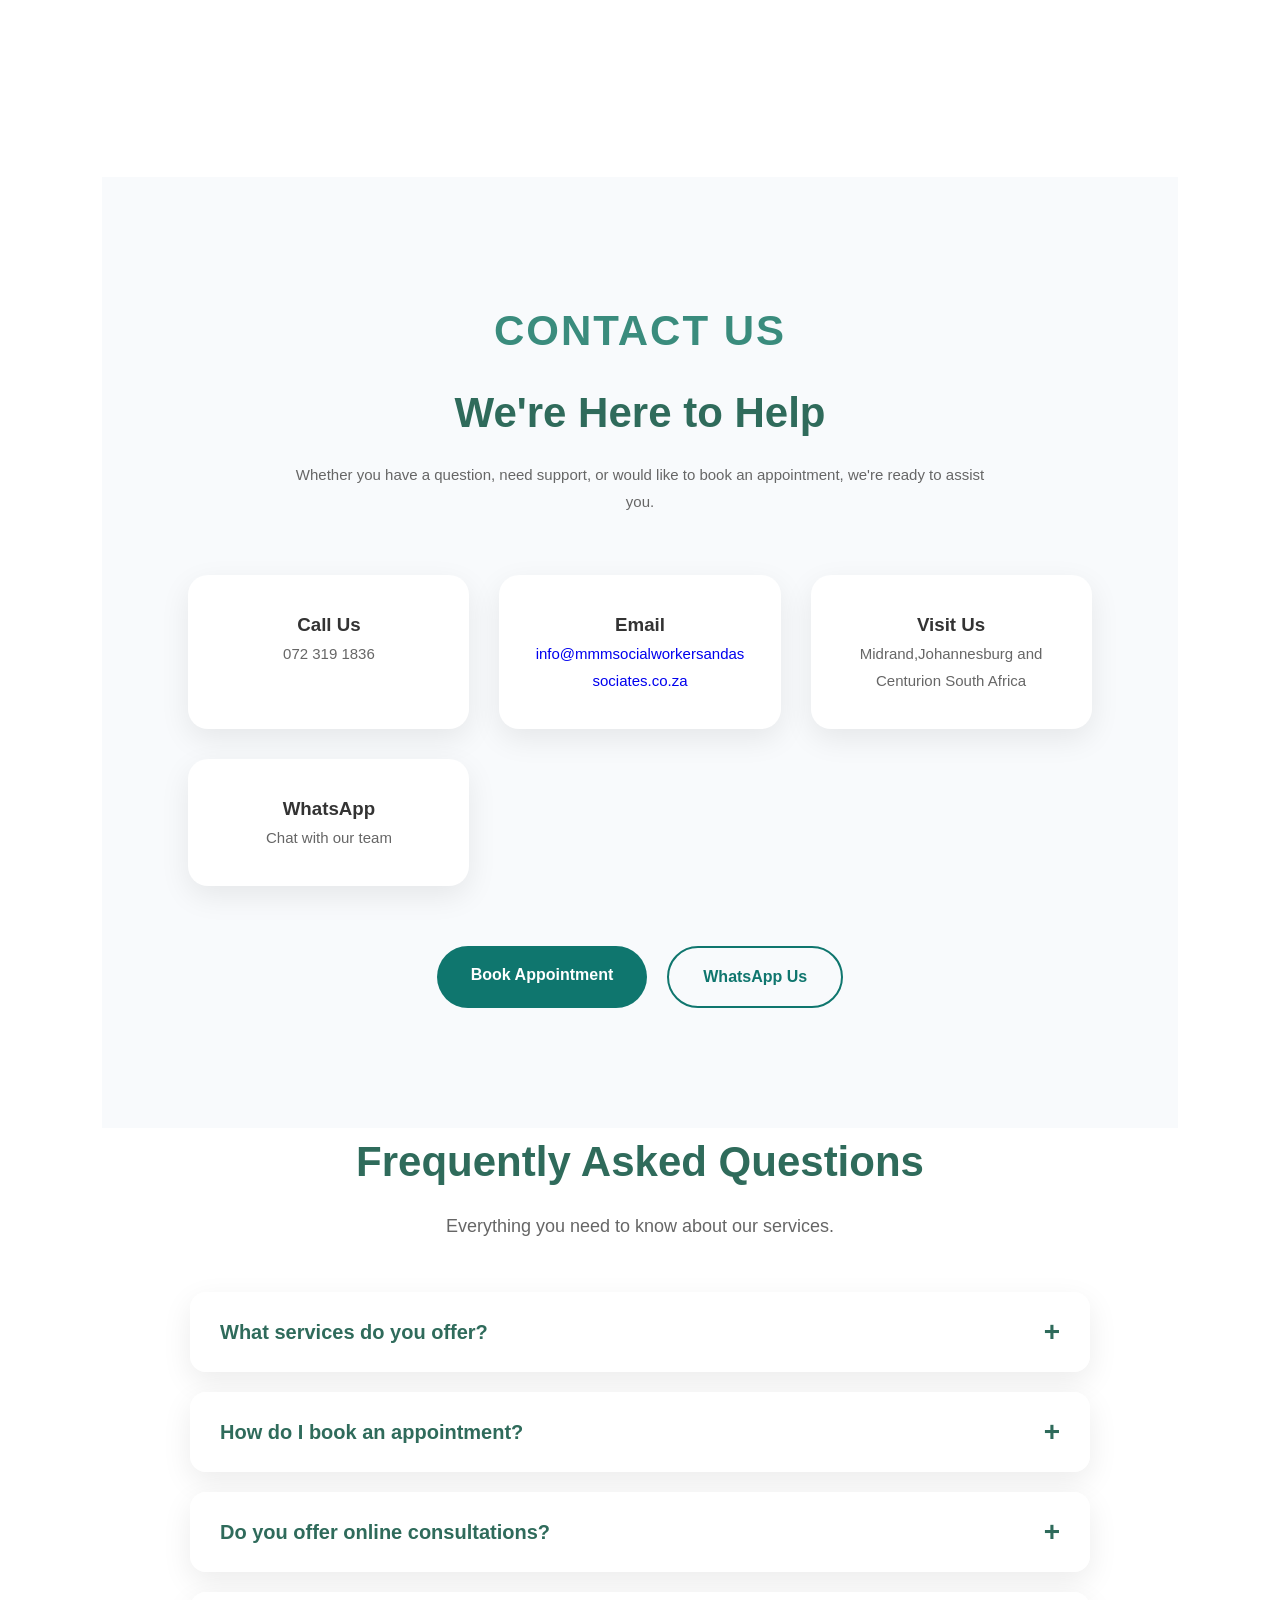
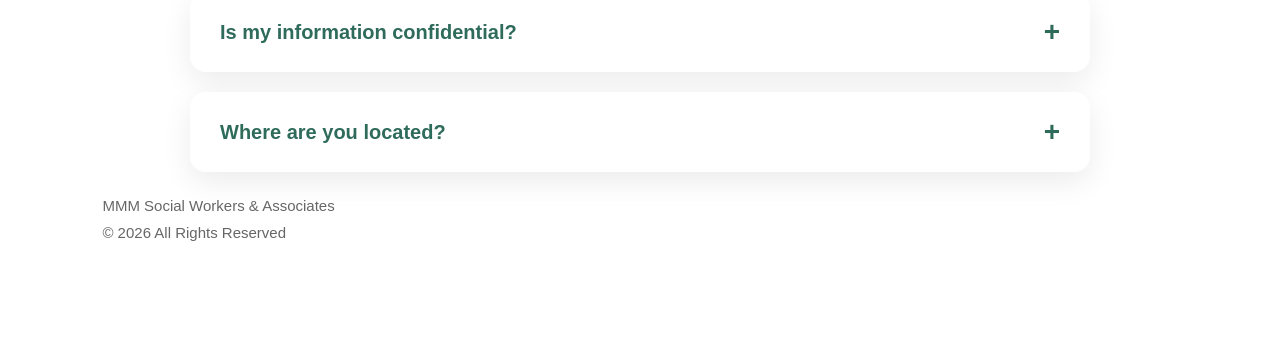
==== commit 89d9bcf6: "Update index.html" ====
--- a/index.html
+++ b/index.html
@@ -439,9 +439,10 @@
             <i class="fa-solid fa-envelope"></i>
 
             <h3>Email</h3>
-
-            <p>info@mmmsocialworkersandassociates.co.za</p>
-
+<a href="mailto:info@mmmsocialworkersandassociates.co.za">
+    info@mmmsocialworkersandassociates.co.za
+</a>
+         
         </div>
 
         <div class="contact-card">
--- a/style.css
+++ b/style.css
@@ -1,197 +1,41 @@
- <style>
-    body {
-      font-family: Arial, sans-serif;
-      margin: 0;
-      .hero {
- position: relative;
-
-    background:
-        linear-gradient(
-            rgba(0, 128, 128, 0.70),
-            rgba(0, 128, 128, 0.70)
-        ),
-       
-
-    background-size: cover;
-    background-position: center;
-    min-height: 700px;
- .hero h1 {
-    margin-top: 15px;
-    margin-bottom: 20px;
-} 
-  .hero{
-    min-height: 85vh;
-    display: flex;
-    justify-content: center;
-    align-items: center;
-    text-align: center;
-    padding: 80px 8%;
-}
-
-.hero h1{
-    font-size: 4rem;
-    line-height: 1.1;
-    margin-bottom: 25px;
-}
-
-.hero p{
-    max-width: 750px;
-    margin: auto;
-    font-size: 1.15rem;
-    line-height: 1.8;
-    color: #666;
-}
-}
-    }
-
-header{
-    position: sticky;
-    top: 0;
-    width: 100%;
-    background: #ffffff;
-    display: flex;
-    justify-content: space-between;
-    align-items: center;
-    padding: 18px 8%;
-    box-shadow: 0 2px 15px rgba(0,0,0,0.08);
-    z-index: 1000;
-}
-
-.logo img{
-    width: 120px;
-    height: auto;
-}
-
-nav{
-    display: flex;
-    align-items: center;
-    gap: 35px;
-}
-
-nav a{
-    text-decoration: none;
-    color: #333;
-    font-weight: 600;
-    transition: .3s ease;
-}
-
-nav a:hover{
-    color: #3A8C7D;
-}
-
-.book-btn{
-    background: #3A8C7D;
-    color: white;
-    padding: 12px 28px;
-    border-radius: 30px;
-    text-decoration: none;
-    font-weight: 600;
-    transition: .3s ease;
-}
-
-.book-btn:hover{
-    transform: translateY(-2px);
-    background: #2f7266;
-}
-
-    section {
-      padding: 40px 20px;
-      max-width: 900px;
-      margin: auto;
-    }
-
-    h2 {
-      color: #2f6f6a;
-    }
-
-    .services li {
-      margin-bottom: 10px;
-    }
-
-    .contact {
-      background: #ffffff;
-      padding: 30px;
-      border-radius: 8px;
-    }
-
-    .btn {
-      display: inline-block;
-      background: #2f6f6a;
-      color: white;
-      padding: 12px 20px;
-      margin-top: 10px;
-      text-decoration: none;
-      border-radius: 5px;
-    }
-
-    footer {
-      background: #222;
-      color: white;
-      text-align: center;
-      padding: 20px;
-      font-size: 14px;
-    }
-    .service-card {
-    background: white;
-    padding: 20px;
-    border-radius: 12px;
-    box-shadow: 0 3px 10px rgba(0,0,0,0.1);
-    transition: 0.3s;
-}
-
-.service-card:hover {
-    transform: translateY(-5px);
-}
-
-.service-card a {
-    display: inline-block;
-    margin-top: 10px;
-    background: #2f6f6a;
-    color: white;
-    text-decoration: none;
-    padding: 10px 15px;
-    border-radius: 6px;
-}
-    .btn {
-    background: #2f6f6a;
-    color: white;
-    padding: 12px 24px;
-    text-decoration: none;
-    border-radius: 6px;
-    display: inline-block;
-    margin-top: 15px;
-}
-
-.btn:hover {
-    background: #245752;
-}
-.trust-badges{
-margin-top:30px;
-display:flex;
-justify-content:center;
-gap:30px;
-flex-wrap:wrap;
-font-weight:bold;
-}
-.service-container{
-    display:flex;
-    gap:30px;
-    align-items:flex-start;
-    max-width:1200px;
-    margin:auto;
-    padding:30px;
-}
-.service-container img{
-    width:500px;
-    border-radius:10px;
-}
-.service-text{
-    flex:1;
-}
-  </style>
-</head>
-
-<body>
+p{
+    font-size:15px;
+    line-height:1.8;
+    color:#666;
+}
+/* ===========================
+   GLOBAL STYLES
+=========================== */
+
+*{
+    margin:0;
+    padding:0;
+    box-sizing:border-box;
+}
+
+html{
+    scroll-behavior:smooth;
+}
+
+body{
+    font-family:Arial, Helvetica, sans-serif;
+    background:#ffffff;
+    color:#333;
+    line-height:1.6;
+}
+
+img{
+    max-width:100%;
+    display:block;
+}
+
+a{
+    text-decoration:none;
+}
+
+section{
+    padding:100px 8%;
+}
 /* ===========================
    NAVBAR
 =========================== */
@@ -366,7 +210,7 @@
 
 .hero p{
 
-    font-size: 0.9rem;
+    font-size: 1.15rem;
 
     color:#555;
 
@@ -583,7 +427,7 @@
 }
 
 .about-text p{
-    line-height:0.9;
+    line-height:1.9;
 }
 
 
@@ -660,12 +504,12 @@
 }
 
 .section-title p{
-    max-width:650px;
+    max-width:700px;
     margin:auto;
     color:#666;
-    font-size:0.95rem;
-    line-height:1.7;
-}
+    line-height:1.8;
+}
+
 .service-grid{
     display:grid;
     grid-template-columns:repeat(auto-fit,minmax(300px,1fr));
@@ -796,7 +640,7 @@
 
 .about{
 
-    padding:80px 8%;
+    padding:120px 8%;
 
     background:#ffffff;
 
@@ -806,7 +650,7 @@
 
     display:grid;
 
-    grid-template-columns:repeat(auto-fit,minmax(150px,1fr));
+    grid-template-columns:repeat(auto-fit,minmax(300px,1fr));
 
     gap:35px;
 
@@ -1087,19 +931,23 @@
 }
 
 .contact-card{
-
-    background:white;
-
-    padding:40px;
-
+    background:#fff;
+    padding:35px;
+    border-radius:20px;
     text-align:center;
-
-    border-radius:20px;
-
-    transition:.35s;
-
-}
-
+    box-shadow:0 10px 30px rgba(0,0,0,.08);
+    transition:.3s;
+    overflow-wrap:break-word;
+    word-wrap:break-word;
+    word-break:break-word;
+}
+.contact-card a,
+.contact-card p{
+    font-size:15px;
+    line-height:1.8;
+    overflow-wrap:break-word;
+    word-break:break-word;
+}
 .contact-card:hover{
 
     transform:translateY(-10px);
@@ -1201,136 +1049,100 @@
 .faq-item.active span{
     transform:rotate(45deg);
 }
-
+/* ===========================
+   REFERRALS PAGE
+=========================== */
+
+.content-box{
+    max-width:1200px;
+    margin:80px auto;
+    padding:0 20px;
+}
 
 .page-tag{
-
     display:inline-block;
-
-    background:#ECFDF5;
-
+    background:#E8F5F2;
     color:#0F766E;
-
     padding:8px 18px;
-
-    border-radius:50px;
-
+    border-radius:30px;
     font-weight:600;
-
     margin-bottom:20px;
-
 }
 
 .content-box h1{
-
-    font-size:48px;
-
+    font-size:52px;
+    color:#1f2937;
     margin-bottom:20px;
-
-    color:#0F172A;
-
 }
 
 .intro{
-
-    font-size:17px;
-
-    color:#64748B;
-
+    color:#6b7280;
+    font-size:18px;
+    line-height:1.8;
+    max-width:850px;
     margin-bottom:50px;
-
 }
 
 .referral-grid{
-
     display:grid;
-
     grid-template-columns:repeat(auto-fit,minmax(250px,1fr));
-
-    gap:25px;
-
+    gap:30px;
     margin-bottom:60px;
-
 }
 
 .referral-card{
-
+    background:#fff;
+    padding:35px;
+    border-radius:18px;
+    box-shadow:0 10px 30px rgba(0,0,0,.08);
+    transition:.3s;
+}
+
+.referral-card:hover{
+    transform:translateY(-8px);
+}
+
+.referral-card h3{
+    color:#0F766E;
+    margin-bottom:15px;
+}
+
+.referral-card p{
+    color:#666;
+    line-height:1.8;
+}
+
+.steps{
+    margin-top:40px;
+}
+
+.steps h2{
+    text-align:center;
+    color:#0F766E;
+    margin-bottom:30px;
+}
+
+.step{
     background:#F8FAFC;
-
-    padding:30px;
-
-    border-radius:18px;
-
+    border-left:5px solid #0F766E;
+    padding:20px 25px;
+    border-radius:12px;
+    margin-bottom:18px;
+    box-shadow:0 5px 15px rgba(0,0,0,.05);
+}
+
+.back-btn{
+    display:inline-block;
+    margin-top:40px;
+    background:#0F766E;
+    color:#fff;
+    text-decoration:none;
+    padding:14px 30px;
+    border-radius:30px;
+    font-weight:600;
     transition:.3s;
-
-    border:1px solid #E2E8F0;
-
-}
-
-.referral-card:hover{
-
-    transform:translateY(-8px);
-
-    box-shadow:0 15px 30px rgba(0,0,0,.08);
-
-}
-
-.steps{
-
-    background:#F8FAFC;
-
-    padding:35px;
-
-    border-radius:20px;
-
-    margin-bottom:40px;
-
-}
-
-.step{
-
-    margin:18px 0;
-
-    font-size:17px;
-
-}
-
-/* ==========================
-   UPDATES PAGE
-========================== */
-
-.page-content{
-    max-width: 900px;
-    margin: 80px auto;
-    padding: 0 20px;
-}
-
-.page-content h1{
-    font-size: 2.8rem;
-    color: #0f172a;
-    margin-bottom: 20px;
-}
-
-.page-content h2{
-    font-size: 1.8rem;
-    color: #0F766E;
-    margin-top: 40px;
-    margin-bottom: 15px;
-}
-
-.page-content p{
-    font-size: 1rem;
-    color: #555;
-    line-height: 1.8;
-    margin-bottom: 25px;
-}
-
-.page-content .services{
-    margin-left: 20px;
-}
-
-.page-content .services li{
-    font-size: 1rem;
-    margin-bottom: 12px;
-    color: #475569;
-}
+}
+
+.back-btn:hover{
+    background:#115E59;
+}
